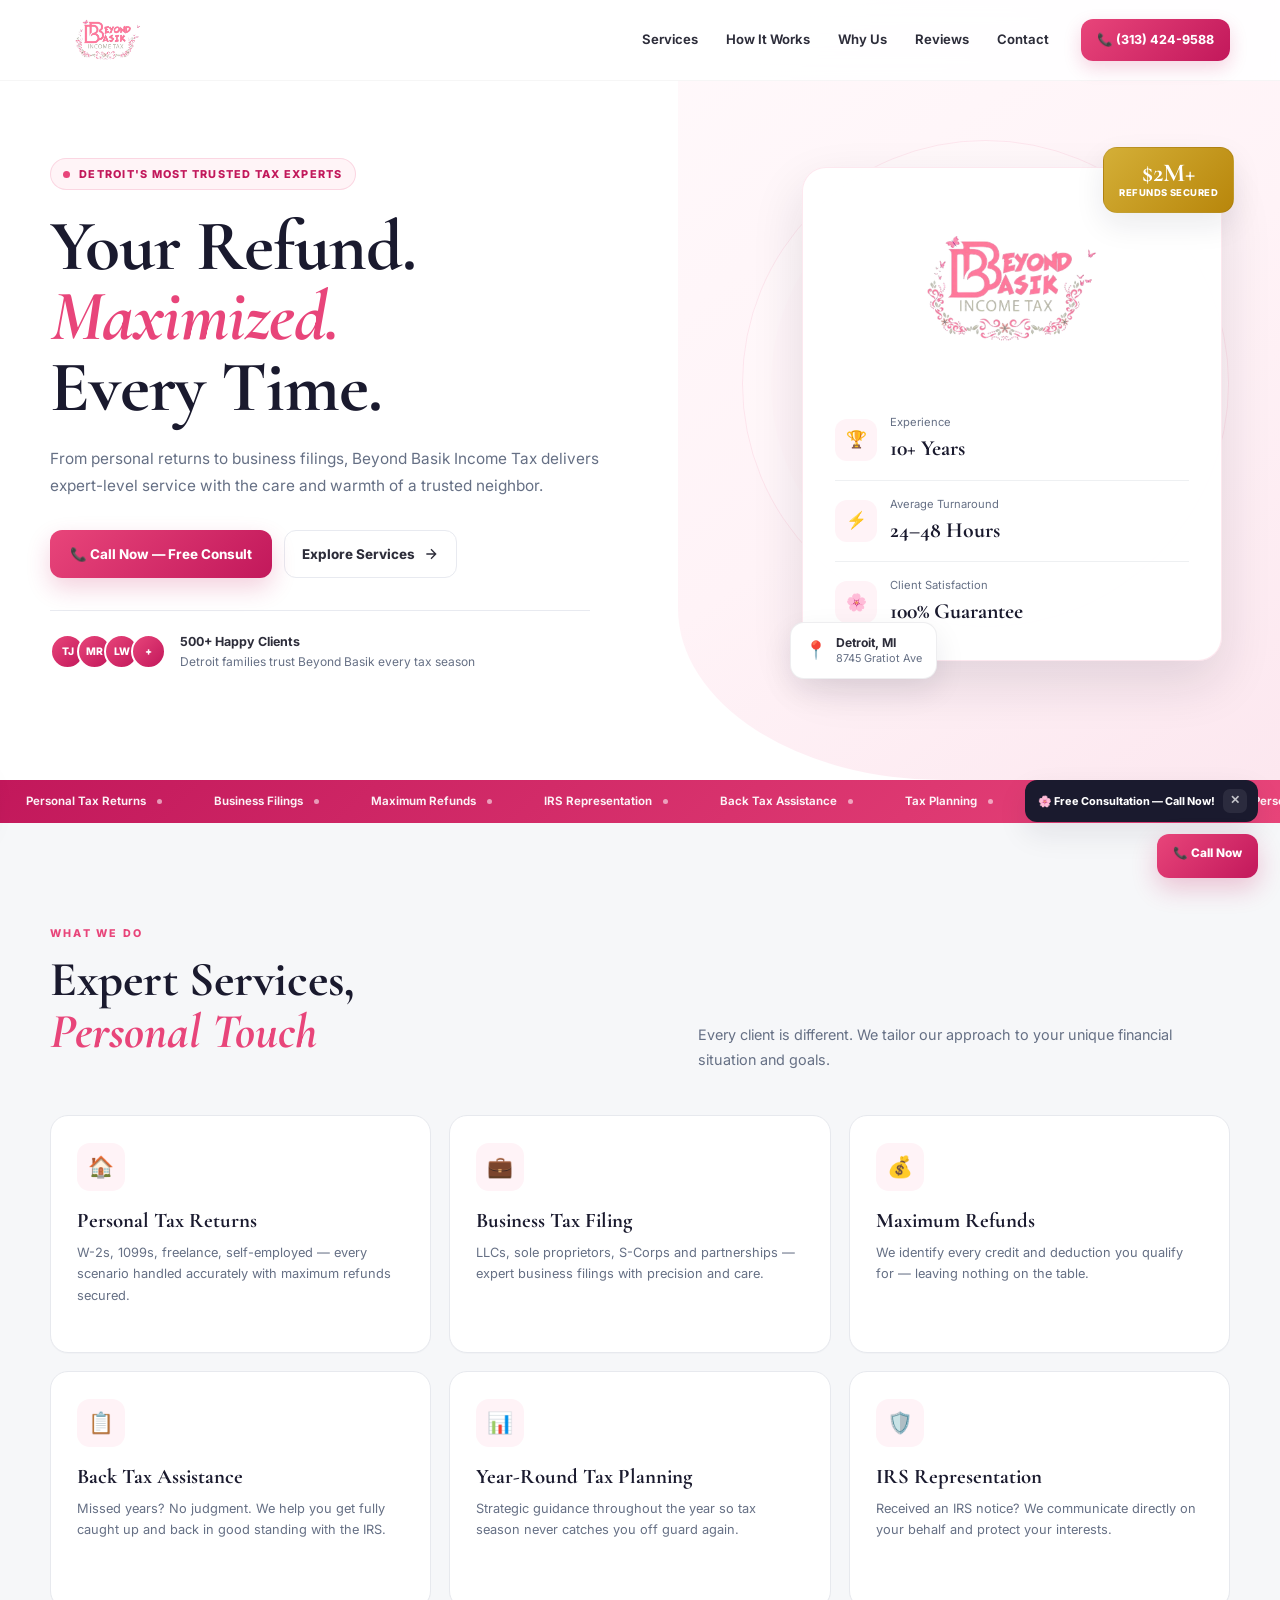
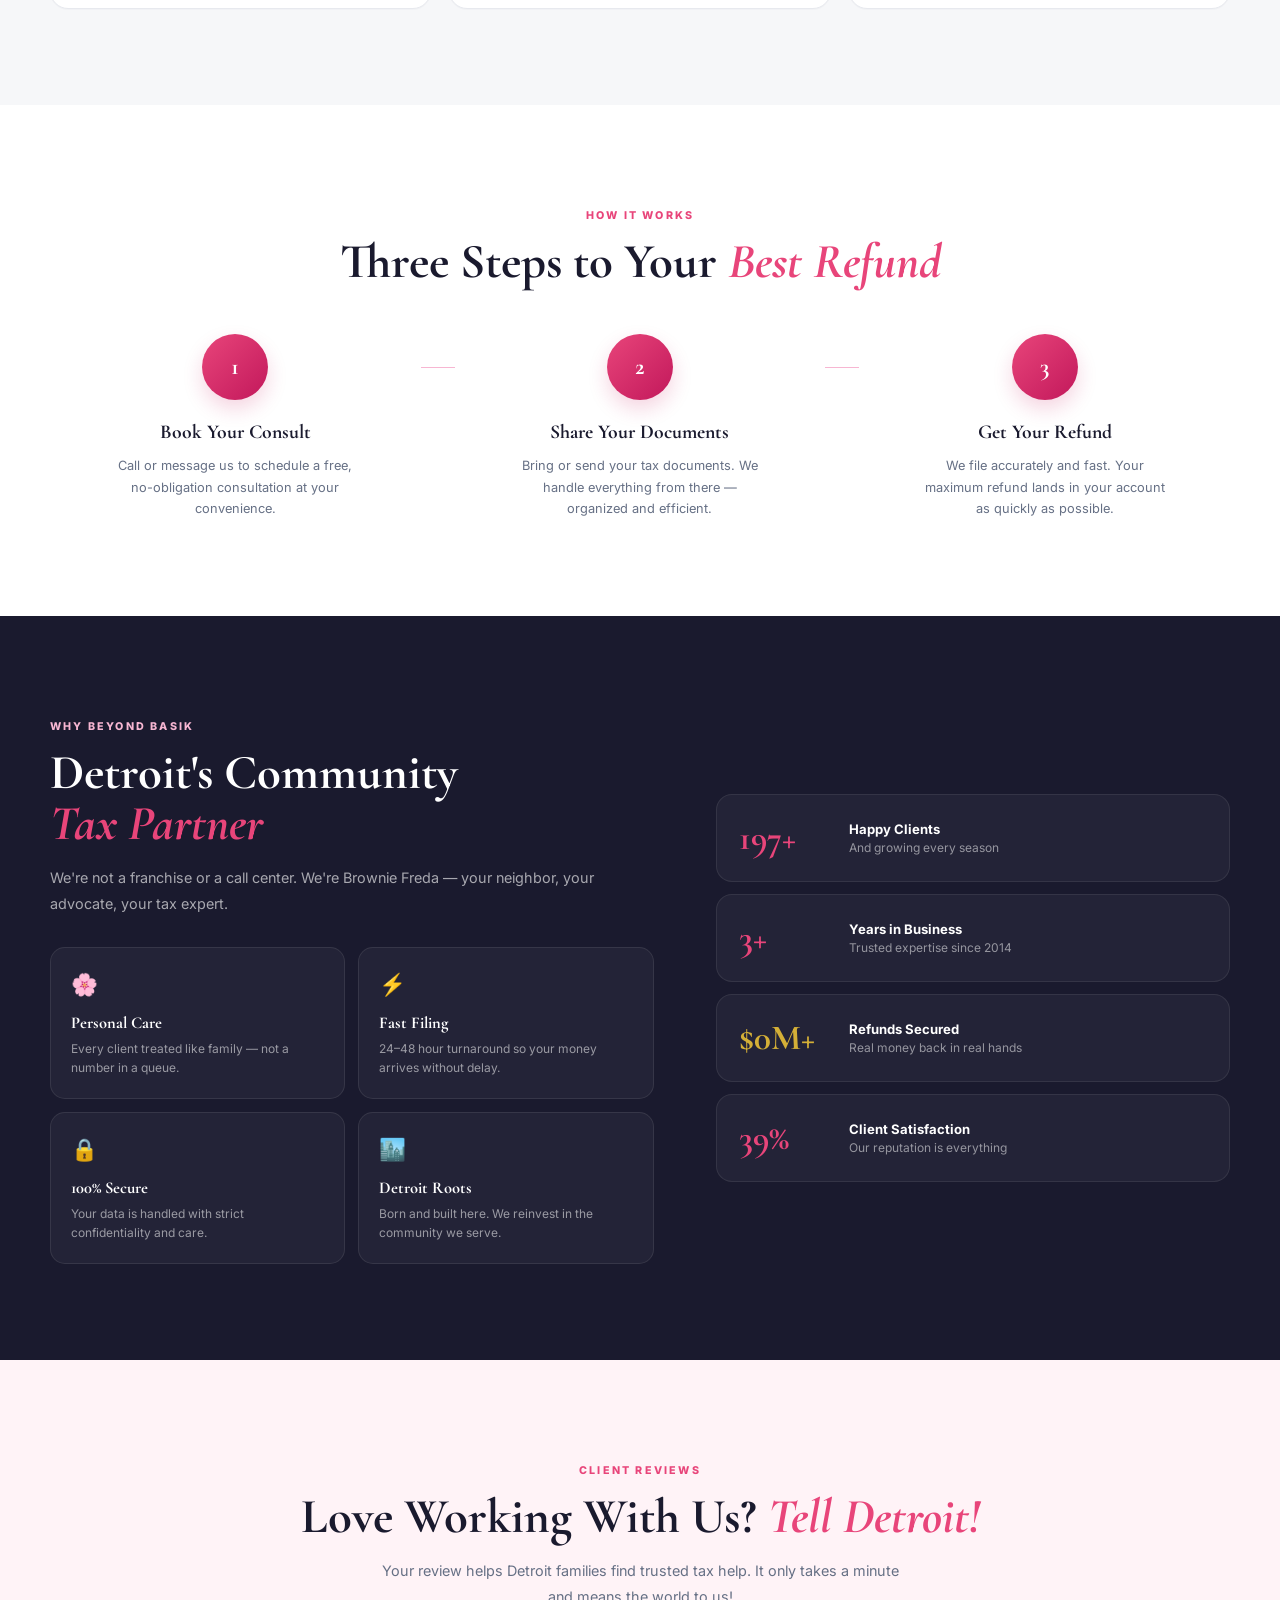
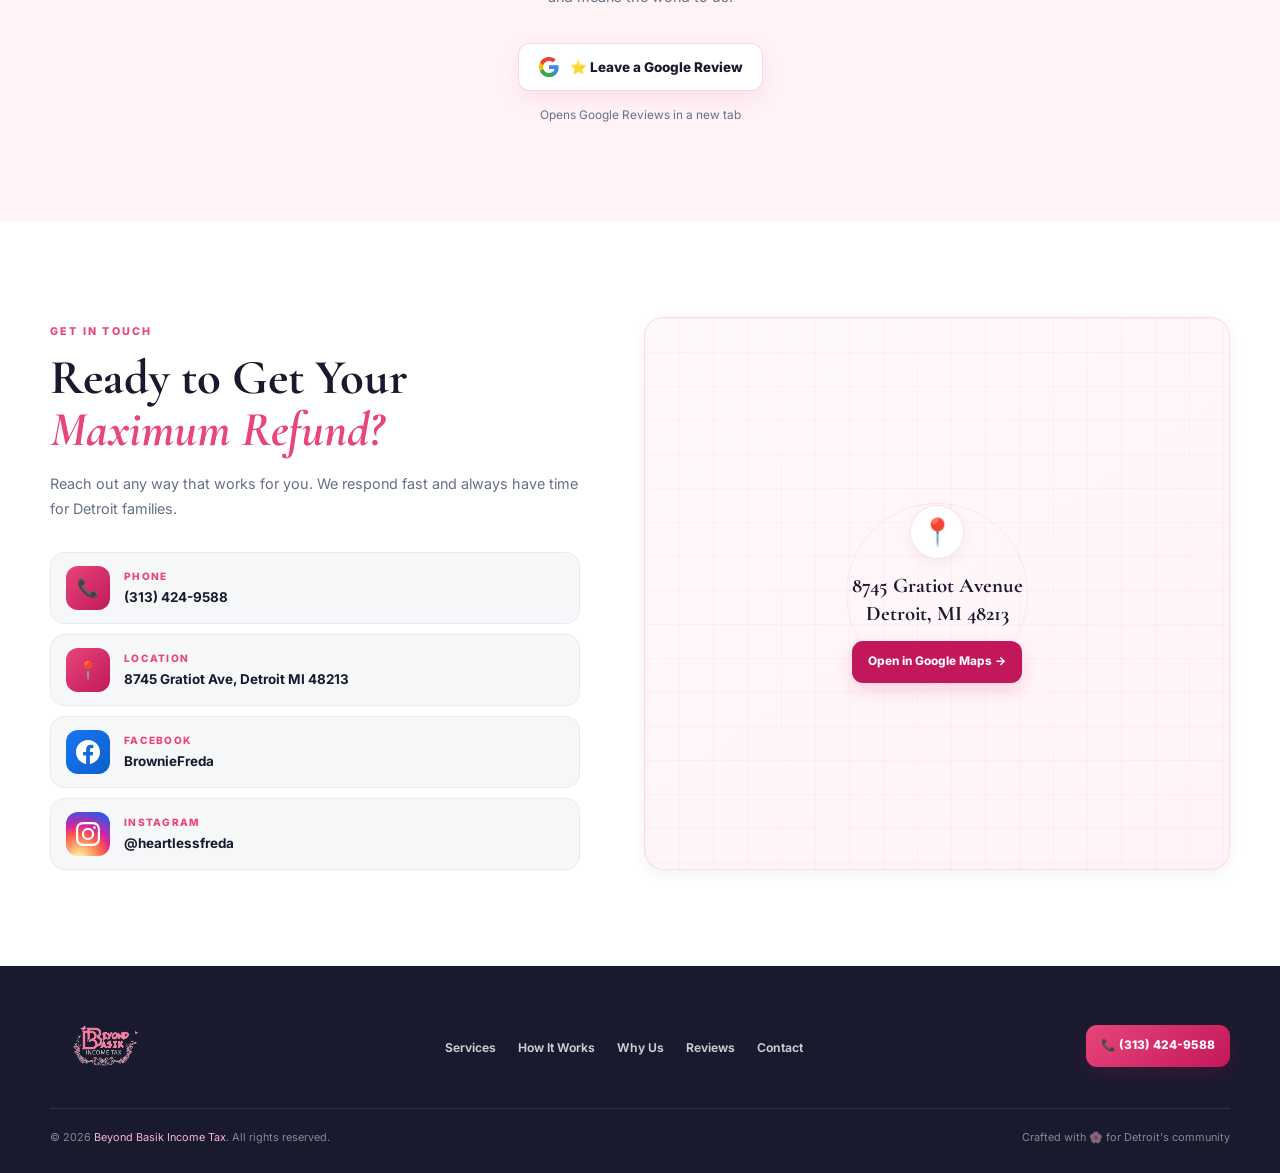
==== index.html @ 5ecd473d "Initial Beyond Basik website" ====
<!DOCTYPE html>

<html lang="en">
<head>
<meta charset="utf-8"/>
<meta content="width=device-width,initial-scale=1.0" name="viewport"/>
<title>Beyond Basik Income Tax | Detroit's Premier Tax Experts</title>
<link href="https://fonts.googleapis.com/css2?family=Cormorant+Garamond:wght@400;600;700&amp;family=Inter:wght@300;400;500;600;700&amp;display=swap" rel="stylesheet"/>
<link href="assets/css/styles.css?v=production-polish-20260825" rel="stylesheet"/>
<meta content="Beyond Basik Income Tax in Detroit helps families with personal tax returns, business filings, back tax assistance, tax planning, and IRS representation." name="description"/><meta content="#E8457A" name="theme-color"/><meta content="website" property="og:type"/><meta content="Beyond Basik Income Tax | Detroit's Premier Tax Experts" property="og:title"/><meta content="Detroit's trusted income tax experts for personal returns, business filings, back tax assistance, and year-round tax planning." property="og:description"/><meta content="/assets/img/beyond-basik-logo.png" property="og:image"/><meta content="summary_large_image" name="twitter:card"/><script type="application/ld+json">{
  "@context": "https://schema.org",
  "@type": "AccountingService",
  "name": "Beyond Basik Income Tax",
  "image": "/assets/img/beyond-basik-logo.png",
  "telephone": "+1-313-424-9588",
  "address": {
    "@type": "PostalAddress",
    "streetAddress": "8745 Gratiot Avenue",
    "addressLocality": "Detroit",
    "addressRegion": "MI",
    "postalCode": "48213",
    "addressCountry": "US"
  },
  "areaServed": "Detroit, MI",
  "sameAs": [
    "https://www.facebook.com/BrownieFreda",
    "https://www.instagram.com/heartlessfreda"
  ]
}</script></head>
<body>
<!-- LOADER -->
<div id="loader">
<img alt="Beyond Basik" class="loader-logo" src="assets/img/beyond-basik-logo.png"/>
<div class="loader-bar"><div class="loader-fill"></div></div>
</div>
<!-- PAGE TRANSITION LOADER -->
<div id="pageLoader">
<div class="pl-inner">
<div class="pl-logo"><img alt="Beyond Basik" src="assets/img/beyond-basik-logo.png"/></div>
<div class="pl-bar"><div class="pl-fill" id="plFill"></div></div>
<div class="pl-label" id="plLabel">Loading…</div>
</div>
</div>
<!-- MOBILE MENU -->
<div class="mobile-menu" id="mobileMenu" aria-hidden="true">
<a href="#services" onclick="toggleMenu()">Services</a>
<a href="#process" onclick="toggleMenu()">How It Works</a>
<a href="#why" onclick="toggleMenu()">Why Us</a>
<a href="#reviews" onclick="toggleMenu()">Reviews</a>
<a href="#contact" onclick="toggleMenu()">Contact</a>
<a href="tel:3134249588">📞 (313) 424-9588</a>
</div>
<!-- NAV -->
<nav id="nav">
<div class="nav-inner">
<a class="nav-brand" href="#"><img alt="Beyond Basik Income Tax" src="assets/img/beyond-basik-logo.png"/></a>
<ul class="nav-links">
<li><a href="#services">Services</a></li>
<li><a href="#process">How It Works</a></li>
<li><a href="#why">Why Us</a></li>
<li><a href="#reviews">Reviews</a></li>
<li><a href="#contact">Contact</a></li>
</ul>
<div class="nav-pill-wrap">
<a class="nav-pill ripple" href="tel:3134249588">📞 (313) 424-9588</a>
</div>
<button class="hamburger" id="menuToggle" type="button" aria-label="Open navigation menu" aria-controls="mobileMenu" aria-expanded="false" onclick="toggleMenu()"><span></span><span></span><span></span></button>
</div>
</nav>
<!-- HERO -->
<section id="hero">
<div class="hero-bg-shape"></div>
<div class="hero-left">
<div class="hero-eyebrow">Detroit's Most Trusted Tax Experts</div>
<h1>Your Refund.<br/><em>Maximized.</em><br/>Every Time.</h1>
<p class="hero-desc">From personal returns to business filings, Beyond Basik Income Tax delivers expert-level service with the care and warmth of a trusted neighbor.</p>
<div class="hero-actions">
<a class="btn-rose ripple" href="tel:3134249588">📞 Call Now — Free Consult</a>
<a class="btn-ghost" href="#services">Explore Services <svg fill="none" height="16" stroke="currentColor" stroke-width="2" viewbox="0 0 24 24" width="16"><path d="M5 12h14M12 5l7 7-7 7"></path></svg></a>
</div>
<div class="hero-trust">
<div class="trust-avatars">
<span>TJ</span><span>MR</span><span>LW</span><span>+</span>
</div>
<div class="trust-text">
<strong>500+ Happy Clients</strong>
        Detroit families trust Beyond Basik every tax season
      </div>
</div>
</div>
<div class="hero-right">
<div class="hero-card-stack">
<div class="float-badge">
<div class="fb-num">$2M+</div>
<div class="fb-txt">REFUNDS SECURED</div>
</div>
<div class="hero-main-card">
<div class="hero-logo-wrap">
<img alt="Beyond Basik Income Tax" src="assets/img/beyond-basik-logo.png"/>
</div>
<div class="hero-card-stat">
<div class="hcs-icon">🏆</div>
<div><div class="hcs-label">Experience</div><div class="hcs-val">10+ Years</div></div>
</div>
<div class="hero-card-stat">
<div class="hcs-icon">⚡</div>
<div><div class="hcs-label">Average Turnaround</div><div class="hcs-val">24–48 Hours</div></div>
</div>
<div class="hero-card-stat">
<div class="hcs-icon">🌸</div>
<div><div class="hcs-label">Client Satisfaction</div><div class="hcs-val">100% Guarantee</div></div>
</div>
</div>
<div class="float-badge2">
<div class="fb2-icon">📍</div>
<div class="fb2-text"><strong>Detroit, MI</strong>8745 Gratiot Ave</div>
</div>
</div>
</div>
</section>
<!-- MARQUEE -->
<div aria-hidden="true" class="marquee-section">
<div class="marquee-track" id="mtrack">
<span class="marquee-item">Personal Tax Returns <span class="marquee-dot"></span></span>
<span class="marquee-item">Business Filings <span class="marquee-dot"></span></span>
<span class="marquee-item">Maximum Refunds <span class="marquee-dot"></span></span>
<span class="marquee-item">IRS Representation <span class="marquee-dot"></span></span>
<span class="marquee-item">Back Tax Assistance <span class="marquee-dot"></span></span>
<span class="marquee-item">Tax Planning <span class="marquee-dot"></span></span>
<span class="marquee-item">Detroit Proud Since 2014 <span class="marquee-dot"></span></span>
<span class="marquee-item">Personal Tax Returns <span class="marquee-dot"></span></span>
<span class="marquee-item">Business Filings <span class="marquee-dot"></span></span>
<span class="marquee-item">Maximum Refunds <span class="marquee-dot"></span></span>
<span class="marquee-item">IRS Representation <span class="marquee-dot"></span></span>
<span class="marquee-item">Back Tax Assistance <span class="marquee-dot"></span></span>
<span class="marquee-item">Tax Planning <span class="marquee-dot"></span></span>
<span class="marquee-item">Detroit Proud Since 2014 <span class="marquee-dot"></span></span>
</div>
</div>
<!-- SERVICES -->
<section class="section" id="services">
<div class="services-header reveal">
<div>
<span class="section-label">What We Do</span>
<h2 class="section-title">Expert Services,<br/><em>Personal Touch</em></h2>
</div>
<p class="section-body">Every client is different. We tailor our approach to your unique financial situation and goals.</p>
</div>
<div class="services-grid">
<div class="svc-card reveal"><div class="svc-icon">🏠</div><h3>Personal Tax Returns</h3><p>W-2s, 1099s, freelance, self-employed — every scenario handled accurately with maximum refunds secured.</p></div>
<div class="svc-card reveal"><div class="svc-icon">💼</div><h3>Business Tax Filing</h3><p>LLCs, sole proprietors, S-Corps and partnerships — expert business filings with precision and care.</p></div>
<div class="svc-card reveal"><div class="svc-icon">💰</div><h3>Maximum Refunds</h3><p>We identify every credit and deduction you qualify for — leaving nothing on the table.</p></div>
<div class="svc-card reveal"><div class="svc-icon">📋</div><h3>Back Tax Assistance</h3><p>Missed years? No judgment. We help you get fully caught up and back in good standing with the IRS.</p></div>
<div class="svc-card reveal"><div class="svc-icon">📊</div><h3>Year-Round Tax Planning</h3><p>Strategic guidance throughout the year so tax season never catches you off guard again.</p></div>
<div class="svc-card reveal"><div class="svc-icon">🛡️</div><h3>IRS Representation</h3><p>Received an IRS notice? We communicate directly on your behalf and protect your interests.</p></div>
</div>
</section>
<!-- PROCESS -->
<section class="section" id="process">
<div class="reveal">
<span class="section-label">How It Works</span>
<h2 class="section-title">Three Steps to Your <em>Best Refund</em></h2>
</div>
<div class="process-grid">
<div class="process-step reveal">
<div class="ps-num">1</div>
<div class="ps-title">Book Your Consult</div>
<p class="ps-body">Call or message us to schedule a free, no-obligation consultation at your convenience.</p>
</div>
<div class="process-step reveal">
<div class="ps-num">2</div>
<div class="ps-title">Share Your Documents</div>
<p class="ps-body">Bring or send your tax documents. We handle everything from there — organized and efficient.</p>
</div>
<div class="process-step reveal">
<div class="ps-num">3</div>
<div class="ps-title">Get Your Refund</div>
<p class="ps-body">We file accurately and fast. Your maximum refund lands in your account as quickly as possible.</p>
</div>
</div>
</section>
<!-- WHY -->
<section class="section" id="why">
<div class="why-inner">
<div class="why-left">
<span class="section-label">Why Beyond Basik</span>
<h2 class="section-title reveal-left">Detroit's Community<br/><em>Tax Partner</em></h2>
<p class="section-body reveal-left">We're not a franchise or a call center. We're Brownie Freda — your neighbor, your advocate, your tax expert.</p>
<div class="why-grid">
<div class="why-card reveal"><div class="wc-icon">🌸</div><div class="wc-title">Personal Care</div><p class="wc-body">Every client treated like family — not a number in a queue.</p></div>
<div class="why-card reveal"><div class="wc-icon">⚡</div><div class="wc-title">Fast Filing</div><p class="wc-body">24–48 hour turnaround so your money arrives without delay.</p></div>
<div class="why-card reveal"><div class="wc-icon">🔒</div><div class="wc-title">100% Secure</div><p class="wc-body">Your data is handled with strict confidentiality and care.</p></div>
<div class="why-card reveal"><div class="wc-icon">🏙️</div><div class="wc-title">Detroit Roots</div><p class="wc-body">Born and built here. We reinvest in the community we serve.</p></div>
</div>
</div>
<div class="why-right reveal-right">
<div class="why-stat-card"><div class="wsc-num" data-target="500">0</div><div class="wsc-label"><strong>Happy Clients</strong>And growing every season</div></div>
<div class="why-stat-card"><div class="wsc-num" data-target="10">0</div><div class="wsc-label"><strong>Years in Business</strong>Trusted expertise since 2014</div></div>
<div class="why-stat-card"><div class="wsc-num" data-prefix="$" data-suffix="M+" data-target="2">0</div><div class="wsc-label"><strong>Refunds Secured</strong>Real money back in real hands</div></div>
<div class="why-stat-card"><div class="wsc-num" data-suffix="%" data-target="100">0</div><div class="wsc-label"><strong>Client Satisfaction</strong>Our reputation is everything</div></div>
</div>
</div>
</section>
<!-- REVIEWS -->
<section class="section" id="reviews">
<div class="reveal">
<span class="section-label">Client Reviews</span>
<h2 class="section-title">Love Working With Us? <em>Tell Detroit!</em></h2>
<p class="section-body">Your review helps Detroit families find trusted tax help. It only takes a minute and means the world to us!</p>
<a class="leave-review-btn ripple" href="https://g.page/r/CQ84qbLid7JBEBM/review" rel="noopener noreferrer" target="_blank">
<svg fill="currentColor" height="22" viewbox="0 0 24 24" width="22" xmlns="http://www.w3.org/2000/svg"><path d="M22.56 12.25c0-.78-.07-1.53-.2-2.25H12v4.26h5.92c-.26 1.37-1.04 2.53-2.21 3.31v2.77h3.57c2.08-1.92 3.28-4.74 3.28-8.09z" fill="#4285F4"></path><path d="M12 23c2.97 0 5.46-.98 7.28-2.66l-3.57-2.77c-.98.66-2.23 1.06-3.71 1.06-2.86 0-5.29-1.93-6.16-4.53H2.18v2.84C3.99 20.53 7.7 23 12 23z" fill="#34A853"></path><path d="M5.84 14.09c-.22-.66-.35-1.36-.35-2.09s.13-1.43.35-2.09V7.07H2.18C1.43 8.55 1 10.22 1 12s.43 3.45 1.18 4.93l3.66-2.84z" fill="#FBBC05"></path><path d="M12 5.38c1.62 0 3.06.56 4.21 1.64l3.15-3.15C17.45 2.09 14.97 1 12 1 7.7 1 3.99 3.47 2.18 7.07l3.66 2.84c.87-2.6 3.3-4.53 6.16-4.53z" fill="#EA4335"></path></svg>
      ⭐ Leave a Google Review
    </a>
<p class="review-note">Opens Google Reviews in a new tab</p>
</div>
</section>
<!-- CONTACT -->
<section class="section" id="contact">
<div class="contact-inner">
<div>
<span class="section-label">Get In Touch</span>
<h2 class="section-title reveal-left">Ready to Get Your<br/><em>Maximum Refund?</em></h2>
<p class="section-body reveal-left">Reach out any way that works for you. We respond fast and always have time for Detroit families.</p>
<div class="contact-cards">
<a class="cc reveal" href="tel:3134249588"><div class="cc-icon">📞</div><div><div class="cc-label">Phone</div><div class="cc-val">(313) 424-9588</div></div></a>
<a class="cc reveal" href="https://maps.google.com/?q=8745+Gratiot+Avenue+Detroit+MI+48213" rel="noopener noreferrer" target="_blank"><div class="cc-icon">📍</div><div><div class="cc-label">Location</div><div class="cc-val">8745 Gratiot Ave, Detroit MI 48213</div></div></a>
<a class="cc reveal" href="https://www.facebook.com/BrownieFreda" rel="noopener noreferrer" target="_blank"><div class="cc-icon cc-icon-facebook"><svg fill="white" height="24" viewbox="0 0 24 24" width="24" xmlns="http://www.w3.org/2000/svg"><path d="M24 12.073C24 5.406 18.627 0 12 0S0 5.406 0 12.073C0 18.1 4.388 23.094 10.125 24v-8.437H7.078v-3.49h3.047v-2.66c0-3.025 1.792-4.697 4.533-4.697 1.312 0 2.686.236 2.686.236v2.97h-1.513c-1.491 0-1.956.93-1.956 1.874v2.277h3.328l-.532 3.49h-2.796V24C19.612 23.094 24 18.1 24 12.073z"></path></svg></div><div><div class="cc-label">Facebook</div><div class="cc-val">BrownieFreda</div></div></a>
<a class="cc reveal" href="https://www.instagram.com/heartlessfreda" rel="noopener noreferrer" target="_blank"><div class="cc-icon cc-icon-instagram"><svg fill="white" height="24" viewbox="0 0 24 24" width="24" xmlns="http://www.w3.org/2000/svg"><path d="M12 2.163c3.204 0 3.584.012 4.85.07 3.252.148 4.771 1.691 4.919 4.919.058 1.265.069 1.645.069 4.849 0 3.205-.012 3.584-.069 4.849-.149 3.225-1.664 4.771-4.919 4.919-1.266.058-1.644.07-4.85.07-3.204 0-3.584-.012-4.849-.07-3.26-.149-4.771-1.699-4.919-4.92-.058-1.265-.07-1.644-.07-4.849 0-3.204.013-3.583.07-4.849.149-3.227 1.664-4.771 4.919-4.919 1.266-.057 1.645-.069 4.849-.069zM12 0C8.741 0 8.333.014 7.053.072 2.695.272.273 2.69.073 7.052.014 8.333 0 8.741 0 12c0 3.259.014 3.668.072 4.948.2 4.358 2.618 6.78 6.98 6.98C8.333 23.986 8.741 24 12 24c3.259 0 3.668-.014 4.948-.072 4.354-.2 6.782-2.618 6.979-6.98.059-1.28.073-1.689.073-4.948 0-3.259-.014-3.667-.072-4.947-.196-4.354-2.617-6.78-6.979-6.98C15.668.014 15.259 0 12 0zm0 5.838a6.162 6.162 0 100 12.324 6.162 6.162 0 000-12.324zM12 16a4 4 0 110-8 4 4 0 010 8zm6.406-11.845a1.44 1.44 0 100 2.881 1.44 1.44 0 000-2.881z"></path></svg></div><div><div class="cc-label">Instagram</div><div class="cc-val">@heartlessfreda</div></div></a>
</div>
<div class="social-strip">
<a class="social-pill" href="tel:3134249588">📞 Call</a>
<a class="social-pill" href="https://www.facebook.com/BrownieFreda" rel="noopener noreferrer" target="_blank"><svg fill="currentColor" height="16" viewbox="0 0 24 24" width="16" xmlns="http://www.w3.org/2000/svg"><path d="M24 12.073C24 5.406 18.627 0 12 0S0 5.406 0 12.073C0 18.1 4.388 23.094 10.125 24v-8.437H7.078v-3.49h3.047v-2.66c0-3.025 1.792-4.697 4.533-4.697 1.312 0 2.686.236 2.686.236v2.97h-1.513c-1.491 0-1.956.93-1.956 1.874v2.277h3.328l-.532 3.49h-2.796V24C19.612 23.094 24 18.1 24 12.073z"></path></svg> Facebook</a>
<a class="social-pill" href="https://www.instagram.com/heartlessfreda" rel="noopener noreferrer" target="_blank"><svg fill="currentColor" height="16" viewbox="0 0 24 24" width="16" xmlns="http://www.w3.org/2000/svg"><path d="M12 2.163c3.204 0 3.584.012 4.85.07 3.252.148 4.771 1.691 4.919 4.919.058 1.265.069 1.645.069 4.849 0 3.205-.012 3.584-.069 4.849-.149 3.225-1.664 4.771-4.919 4.919-1.266.058-1.644.07-4.85.07-3.204 0-3.584-.012-4.849-.07-3.26-.149-4.771-1.699-4.919-4.92-.058-1.265-.07-1.644-.07-4.849 0-3.204.013-3.583.07-4.849.149-3.227 1.664-4.771 4.919-4.919 1.266-.057 1.645-.069 4.849-.069zM12 0C8.741 0 8.333.014 7.053.072 2.695.272.273 2.69.073 7.052.014 8.333 0 8.741 0 12c0 3.259.014 3.668.072 4.948.2 4.358 2.618 6.78 6.98 6.98C8.333 23.986 8.741 24 12 24c3.259 0 3.668-.014 4.948-.072 4.354-.2 6.782-2.618 6.979-6.98.059-1.28.073-1.689.073-4.948 0-3.259-.014-3.667-.072-4.947-.196-4.354-2.617-6.78-6.979-6.98C15.668.014 15.259 0 12 0zm0 5.838a6.162 6.162 0 100 12.324 6.162 6.162 0 000-12.324zM12 16a4 4 0 110-8 4 4 0 010 8zm6.406-11.845a1.44 1.44 0 100 2.881 1.44 1.44 0 000-2.881z"></path></svg> Instagram</a>
</div>
</div>
<div class="reveal-right">
<div class="map-embed">
<div class="map-icon">📍</div>
<p>8745 Gratiot Avenue<br/>Detroit, MI 48213</p>
<a href="https://maps.google.com/?q=8745+Gratiot+Avenue+Detroit+MI+48213" rel="noopener noreferrer" target="_blank">Open in Google Maps →</a>
</div>
</div>
</div>
</section>
<!-- FOOTER -->
<footer>
<div class="footer-inner">
<a href="#"><img alt="Beyond Basik" class="footer-brand" src="assets/img/beyond-basik-logo.png"/></a>
<ul class="footer-links">
<li><a href="#services">Services</a></li>
<li><a href="#process">How It Works</a></li>
<li><a href="#why">Why Us</a></li>
<li><a href="#reviews">Reviews</a></li>
<li><a href="#contact">Contact</a></li>
</ul>
<a class="footer-cta" href="tel:3134249588">📞 (313) 424-9588</a>
</div>
<div class="footer-bottom">
<div class="footer-copy">© 2026 <span>Beyond Basik Income Tax</span>. All rights reserved.</div>
<div class="footer-copy">Crafted with 🌸 for Detroit's community</div>
</div>
</footer>
<!-- FLOATING ELEMENTS -->
<a class="fab ripple" href="tel:3134249588">📞 Call Now</a>
<button class="scroll-top" id="stBtn" type="button" aria-label="Scroll to top" onclick="window.scrollTo({top:0,behavior:'smooth'})">▲</button>
<div class="toast" id="toast"><div class="toast-ico">🦋</div><div class="toast-msg"><strong>500+ Detroit Families Trust Us</strong>Join them this tax season!</div></div>
<div class="promo-strip" id="promoStrip" onclick="window.location.href='tel:3134249588'">🌸 Free Consultation — Call Now! <button class="promo-x" type="button" aria-label="Close consultation banner" onclick="event.stopPropagation();this.parentElement.style.display='none'">✕</button></div>
<!-- WELCOME POPUP -->
<div class="overlay" id="wPop">
<div class="popup">
<button class="popup-x" type="button" aria-label="Close welcome dialog" onclick="closeP('wPop')">✕</button>
<img alt="Beyond Basik" class="pop-logo" src="assets/img/beyond-basik-logo.png"/>
<h2>Welcome to <em>Beyond Basik!</em></h2>
<p>Detroit's most trusted income tax experts — ready to maximize your refund this season.</p>
<div class="pop-badge">🌸 Free Consultation Available</div>
<button class="pop-cta ripple" onclick="window.location.href='tel:3134249588';closeP('wPop')">📞 Call (313) 424-9588</button>
<span class="pop-skip" onclick="closeP('wPop')">No thanks, I'll browse first</span>
</div>
</div>
<!-- EXIT POPUP -->
<div class="overlay" id="ePop">
<div class="popup dark-pop">
<button class="popup-x" type="button" aria-label="Close exit dialog" onclick="closeP('ePop')">✕</button>
<div class="exit-pop-icon">💰</div>
<h2>Don't Leave <em>Money</em> Behind!</h2>
<p>The average Detroit family misses hundreds in unclaimed refunds. Let Brownie Freda find every dollar you deserve.</p>
<div class="pop-badge">✨ One Quick Call Changes Everything</div>
<button class="pop-cta ripple" onclick="window.location.href='tel:3134249588';closeP('ePop')">📞 (313) 424-9588</button>
<span class="pop-skip" onclick="closeP('ePop')">I'll figure it out myself</span>
</div>
</div>

<script src="assets/js/main.js?v=production-polish-20260825"></script></body>
</html>
---- assets/css/styles.css ----
:root{
  --rose:#E8457A;
  --rose-deep:#C2185B;
  --rose-soft:#F7B6D2;
  --rose-pale:#FFF3F7;
  --charcoal:#1A1A2E;
  --ink:#2D2D3A;
  --mist:#667085;
  --silver:#F6F7F9;
  --line:#E8EAF0;
  --white:#FFFFFF;
  --gold:#D4AF37;
  --container:1180px;
  --radius-sm:12px;
  --radius-md:16px;
  --radius-lg:22px;
  --shadow-sm:0 4px 16px rgba(26,26,46,.055);
  --shadow-md:0 12px 30px rgba(26,26,46,.085);
  --shadow-lg:0 22px 52px rgba(26,26,46,.12);
}

*{margin:0;padding:0;box-sizing:border-box}
html{scroll-behavior:smooth;scroll-padding-top:88px}
body{
  min-width:320px;
  font-family:'Inter',sans-serif;
  background:var(--white);
  color:var(--ink);
  line-height:1.5;
  overflow-x:hidden;
  -webkit-font-smoothing:antialiased;
  text-rendering:optimizeLegibility;
}
body.mobile-menu-active{overflow:hidden}
img{max-width:100%;display:block}
button,a{font:inherit}
button{border:0}
a{color:inherit}
:focus-visible{outline:3px solid rgba(232,69,122,.28);outline-offset:3px}
::-webkit-scrollbar{width:7px}
::-webkit-scrollbar-track{background:var(--silver)}
::-webkit-scrollbar-thumb{background:var(--rose);border-radius:999px}

/* Loading */
#loader{
  position:fixed;inset:0;z-index:9999;
  display:flex;flex-direction:column;align-items:center;justify-content:center;
  background:var(--rose-pale);
  transition:opacity .45s ease;
}
#loader.hidden{opacity:0;pointer-events:none}
.loader-logo{width:144px;height:144px;object-fit:contain;animation:loaderPulse 1.2s ease-in-out infinite}
.loader-bar{width:190px;height:3px;margin-top:22px;overflow:hidden;border-radius:999px;background:rgba(200,24,91,.12)}
.loader-fill{height:100%;border-radius:999px;background:linear-gradient(90deg,var(--rose),var(--rose-deep));animation:loaderFill 1.6s ease forwards}
@keyframes loaderPulse{0%,100%{transform:scale(1)}50%{transform:scale(1.035)}}
@keyframes loaderFill{from{width:0}to{width:100%}}

/* Navigation */
#nav{
  position:fixed;inset:0 0 auto;z-index:1300;
  padding:0 24px;
  background:rgba(255,255,255,.88);
  border-bottom:1px solid rgba(26,26,46,.04);
  backdrop-filter:blur(14px);
  -webkit-backdrop-filter:blur(14px);
  transition:background .25s ease,box-shadow .25s ease,border-color .25s ease;
}
#nav.scrolled{
  background:rgba(255,255,255,.96);
  border-bottom-color:rgba(26,26,46,.08);
  box-shadow:0 6px 24px rgba(26,26,46,.055);
}
.nav-inner{
  width:min(100%,var(--container));
  height:80px;
  margin:0 auto;
  display:flex;
  align-items:center;
  gap:28px;
}
.nav-brand{display:flex;align-items:center;flex:0 0 auto;line-height:0}
.nav-brand img{width:116px;height:68px;object-fit:contain}
.nav-links{
  display:flex;
  align-items:center;
  gap:28px;
  list-style:none;
  margin-left:auto;
  white-space:nowrap;
}
.nav-links a{
  position:relative;
  display:inline-flex;
  align-items:center;
  min-height:42px;
  padding:0;
  color:var(--ink);
  font-size:.82rem;
  font-weight:650;
  text-decoration:none;
  transition:color .2s ease;
}
.nav-links a::after{
  content:'';
  position:absolute;
  left:0;right:100%;bottom:7px;
  height:2px;
  border-radius:999px;
  background:var(--rose);
  transition:right .2s ease;
}
.nav-links a:hover{color:var(--rose-deep)}
.nav-links a:hover::after{right:0}
.nav-pill-wrap{display:flex;align-items:center;margin-left:4px}
.nav-pill,.btn-rose,.footer-cta,.pop-cta{
  color:#fff;
  background:linear-gradient(135deg,var(--rose),var(--rose-deep));
}
.nav-pill{
  display:inline-flex;
  align-items:center;
  justify-content:center;
  min-height:42px;
  padding:10px 16px;
  border-radius:12px;
  font-size:.78rem;
  font-weight:750;
  text-decoration:none;
  white-space:nowrap;
  box-shadow:0 7px 18px rgba(200,24,91,.18);
  transition:transform .2s ease,box-shadow .2s ease;
}
.nav-pill:hover{transform:translateY(-1px);box-shadow:0 10px 22px rgba(200,24,91,.24)}

.hamburger{
  display:none;
  margin-left:auto;
  width:44px;
  height:44px;
  padding:10px;
  border-radius:12px;
  border:1px solid rgba(200,24,91,.16);
  background:#fff;
  align-items:center;
  justify-content:center;
  flex-direction:column;
  gap:5px;
  cursor:pointer;
  box-shadow:var(--shadow-sm);
}
.hamburger span{
  display:block;
  width:21px;
  height:2px;
  border-radius:999px;
  background:var(--charcoal);
  transition:transform .2s ease,opacity .2s ease;
}
.hamburger.active span:nth-child(1){transform:translateY(7px) rotate(45deg)}
.hamburger.active span:nth-child(2){opacity:0}
.hamburger.active span:nth-child(3){transform:translateY(-7px) rotate(-45deg)}

.mobile-menu{display:none}
.mobile-close{display:none}

/* Hero */
#hero{
  min-height:780px;
  padding:132px max(24px,calc((100vw - var(--container))/2)) 84px;
  display:grid;
  grid-template-columns:minmax(0,1.08fr) minmax(340px,.92fr);
  align-items:center;
  gap:clamp(48px,6vw,84px);
  position:relative;
  isolation:isolate;
  overflow:clip;
  background:#fff;
}
#hero::after{
  content:'';
  position:absolute;
  z-index:-2;
  top:0;right:0;
  width:47%;
  height:100%;
  background:linear-gradient(145deg,#FFF9FB 0%,var(--rose-pale) 52%,#FCE7EF 100%);
  border-radius:0 0 0 44% / 0 0 0 22%;
}
.hero-bg-shape{
  position:absolute;
  z-index:-1;
  right:4%;
  top:18%;
  width:min(38vw,520px);
  aspect-ratio:1;
  border-radius:50%;
  border:1px solid rgba(232,69,122,.09);
  box-shadow:inset 0 0 0 28px rgba(255,255,255,.18);
  pointer-events:none;
}
.hero-left,.hero-right{position:relative;z-index:1;min-width:0}
.hero-left{max-width:620px;justify-self:start}
.hero-eyebrow{
  display:inline-flex;
  align-items:center;
  gap:9px;
  min-height:32px;
  padding:7px 12px;
  border:1px solid rgba(232,69,122,.17);
  border-radius:999px;
  background:rgba(255,243,247,.9);
  color:var(--rose-deep);
  font-size:.68rem;
  font-weight:800;
  letter-spacing:1.25px;
  text-transform:uppercase;
  margin-bottom:22px;
}
.hero-eyebrow::before{content:'';width:7px;height:7px;border-radius:50%;background:var(--rose)}
#hero h1{
  max-width:600px;
  margin-bottom:22px;
  font-family:'Cormorant Garamond',serif;
  font-size:clamp(3.65rem,5.6vw,5.15rem);
  font-weight:700;
  line-height:.98;
  letter-spacing:-1px;
  color:var(--charcoal);
}
#hero h1 em,.section-title em,.popup h2 em{font-style:italic;color:var(--rose)}
.hero-desc{
  max-width:560px;
  margin-bottom:30px;
  color:var(--mist);
  font-size:.96rem;
  line-height:1.78;
}
.hero-actions{display:flex;align-items:center;gap:12px;flex-wrap:wrap}
.btn-rose,.btn-ghost{
  display:inline-flex;
  align-items:center;
  justify-content:center;
  min-height:48px;
  border-radius:12px;
  font-size:.84rem;
  font-weight:750;
  text-decoration:none;
}
.btn-rose{
  gap:9px;
  padding:13px 20px;
  box-shadow:0 10px 24px rgba(200,24,91,.20);
  transition:transform .2s ease,box-shadow .2s ease;
}
.btn-rose:hover{transform:translateY(-2px);box-shadow:0 14px 30px rgba(200,24,91,.25)}
.btn-ghost{
  gap:8px;
  padding:12px 17px;
  border:1px solid var(--line);
  background:#fff;
  color:var(--ink);
  transition:border-color .2s ease,color .2s ease,background .2s ease;
}
.btn-ghost:hover{color:var(--rose-deep);border-color:rgba(232,69,122,.28);background:var(--rose-pale)}
.btn-ghost svg{transition:transform .2s ease}
.btn-ghost:hover svg{transform:translateX(3px)}
.hero-trust{
  display:flex;
  align-items:center;
  gap:14px;
  max-width:540px;
  margin-top:32px;
  padding-top:22px;
  border-top:1px solid var(--line);
}
.trust-avatars{display:flex;flex:0 0 auto}
.trust-avatars span{
  width:35px;height:35px;
  margin-left:-8px;
  display:flex;align-items:center;justify-content:center;
  border:2px solid #fff;
  border-radius:50%;
  background:linear-gradient(135deg,var(--rose),var(--rose-deep));
  color:#fff;
  font-size:.65rem;
  font-weight:800;
}
.trust-avatars span:first-child{margin-left:0}
.trust-text{color:var(--mist);font-size:.75rem;line-height:1.45}
.trust-text strong{display:block;margin-bottom:2px;color:var(--ink);font-size:.78rem}
.hero-right{
  width:100%;
  display:flex;
  justify-content:flex-end;
  justify-self:end;
}
.hero-card-stack{
  width:min(100%,420px);
  position:relative;
  margin:0 8px;
}
.hero-main-card{
  background:rgba(255,255,255,.96);
  border:1px solid rgba(232,69,122,.12);
  border-radius:24px;
  padding:32px;
  box-shadow:var(--shadow-lg);
}
.hero-logo-wrap{margin-bottom:21px;text-align:center}
.hero-logo-wrap img{width:178px;margin:auto}
.hero-card-stat{display:flex;align-items:center;gap:13px;padding:15px 0;border-bottom:1px solid #EEF0F2}
.hero-card-stat:last-child{border-bottom:0;padding-bottom:0}
.hcs-icon{
  width:42px;height:42px;flex:0 0 42px;
  border-radius:12px;
  display:grid;place-items:center;
  background:var(--rose-pale);
  font-size:1.05rem;
}
.hcs-label{margin-bottom:1px;color:var(--mist);font-size:.7rem}
.hcs-val{font-family:'Cormorant Garamond',serif;font-size:1.36rem;font-weight:700;color:var(--charcoal)}
.float-badge,.float-badge2{
  position:absolute;
  z-index:2;
  border:1px solid rgba(26,26,46,.07);
  box-shadow:var(--shadow-md);
}
.float-badge{
  right:-12px;top:-20px;
  padding:12px 15px;
  border-radius:14px;
  background:linear-gradient(135deg,#D4AF37,#B8860B);
  color:#fff;
  text-align:center;
}
.float-badge .fb-num{font-family:'Cormorant Garamond',serif;font-size:1.62rem;font-weight:700;line-height:1}
.float-badge .fb-txt{font-size:.59rem;font-weight:800;letter-spacing:.45px}
.float-badge2{
  left:-12px;bottom:-18px;
  padding:12px 14px;
  border-radius:14px;
  display:flex;align-items:center;gap:9px;
  background:#fff;
}
.fb2-icon{font-size:1.1rem}
.fb2-text{color:var(--mist);font-size:.68rem;line-height:1.35}
.fb2-text strong{display:block;color:var(--ink);font-size:.76rem}

/* Marquee */
.marquee-section{overflow:hidden;background:linear-gradient(135deg,var(--rose-deep),var(--rose));padding:13px 0}
.marquee-track{display:flex;width:max-content;animation:marqueeScroll 28s linear infinite}
.marquee-item{display:inline-flex;align-items:center;gap:11px;padding:0 26px;color:rgba(255,255,255,.94);font-size:.72rem;font-weight:650;white-space:nowrap}
.marquee-dot{width:5px;height:5px;border-radius:50%;background:rgba(255,255,255,.55)}
@keyframes marqueeScroll{from{transform:translateX(0)}to{transform:translateX(-50%)}}

/* Shared sections */
.section{padding:96px 24px}
.section>*{width:min(100%,var(--container));margin-left:auto;margin-right:auto}
.section-label{
  display:inline-block;
  margin-bottom:12px;
  color:var(--rose);
  font-size:.67rem;
  font-weight:800;
  letter-spacing:2.2px;
  text-transform:uppercase;
}
.section-title{
  margin-bottom:15px;
  font-family:'Cormorant Garamond',serif;
  font-size:clamp(2.25rem,4vw,3.05rem);
  line-height:1.06;
  font-weight:700;
  color:var(--charcoal);
}
.section-body{max-width:570px;color:var(--mist);font-size:.9rem;line-height:1.78}

/* Services */
#services{background:var(--silver)}
.services-header{
  display:grid;
  grid-template-columns:minmax(0,1.05fr) minmax(320px,.95fr);
  align-items:end;
  gap:60px;
  margin-bottom:42px;
}
.services-header>.section-body{justify-self:end}
.services-grid{display:grid;grid-template-columns:repeat(3,minmax(0,1fr));gap:18px}
.svc-card{
  min-height:238px;
  padding:27px 26px;
  display:flex;
  flex-direction:column;
  border:1px solid #E7E9EE;
  border-radius:18px;
  background:#fff;
  box-shadow:0 1px 0 rgba(26,26,46,.02);
  transition:transform .22s ease,box-shadow .22s ease,border-color .22s ease;
}
.svc-card:hover{transform:translateY(-3px);border-color:rgba(232,69,122,.20);box-shadow:var(--shadow-md)}
.svc-card::before{display:none}
.svc-icon{
  width:48px;height:48px;flex:0 0 48px;
  margin-bottom:18px;
  border-radius:13px;
  display:grid;place-items:center;
  background:var(--rose-pale);
  font-size:1.3rem;
}
.svc-card h3{margin-bottom:9px;font-family:'Cormorant Garamond',serif;font-size:1.3rem;line-height:1.15;color:var(--charcoal)}
.svc-card p{max-width:42ch;color:var(--mist);font-size:.8rem;line-height:1.68}
.svc-arrow{display:none}

/* Process */
#process{background:#fff}
#process>.reveal{text-align:center}
.process-grid{
  display:grid;
  grid-template-columns:repeat(3,minmax(0,1fr));
  gap:34px;
  margin-top:46px;
  position:relative;
}
.process-grid::before{
  content:'';
  position:absolute;
  left:13%;right:13%;top:33px;
  height:1px;
  background:linear-gradient(90deg,transparent,var(--rose-soft) 14%,var(--rose-soft) 86%,transparent);
}
.process-step{position:relative;z-index:1;padding:0 10px;text-align:center;background:#fff}
.ps-num{
  width:66px;height:66px;
  margin:0 auto 18px;
  border-radius:50%;
  display:grid;place-items:center;
  background:linear-gradient(135deg,var(--rose),var(--rose-deep));
  color:#fff;
  box-shadow:0 9px 20px rgba(200,24,91,.18);
  font-family:'Cormorant Garamond',serif;
  font-size:1.48rem;
  font-weight:700;
}
.ps-title{margin-bottom:8px;font-family:'Cormorant Garamond',serif;font-size:1.23rem;font-weight:700;color:var(--charcoal)}
.ps-body{max-width:31ch;margin:0 auto;color:var(--mist);font-size:.8rem;line-height:1.68}

/* Why */
#why{background:var(--charcoal)}
#why .section-title{color:#fff}
#why .section-body{color:rgba(255,255,255,.62)}
#why .section-label{color:var(--rose-soft)}
#why .wsc-num[data-prefix="$"]{color:var(--gold)}
.why-inner{
  width:min(100%,var(--container));
  margin:auto;
  display:grid;
  grid-template-columns:minmax(0,1.08fr) minmax(340px,.92fr);
  gap:62px;
  align-items:center;
}
.why-grid{display:grid;grid-template-columns:1fr 1fr;gap:13px;margin-top:31px}
.why-card{
  min-height:146px;
  padding:20px;
  border:1px solid rgba(255,255,255,.085);
  border-radius:15px;
  background:rgba(255,255,255,.045);
}
.wc-icon{margin-bottom:10px;font-size:1.35rem}
.wc-title{margin-bottom:5px;font-family:'Cormorant Garamond',serif;font-size:1.03rem;font-weight:700;color:#fff}
.wc-body{color:rgba(255,255,255,.54);font-size:.75rem;line-height:1.58}
.why-right{display:flex;flex-direction:column;gap:12px}
.why-stat-card{
  min-height:88px;
  padding:20px 22px;
  display:flex;align-items:center;gap:18px;
  border:1px solid rgba(255,255,255,.08);
  border-radius:16px;
  background:rgba(255,255,255,.045);
}
.wsc-num{min-width:92px;font-family:'Cormorant Garamond',serif;font-size:2.2rem;line-height:1;font-weight:700;color:var(--rose);white-space:nowrap}
.wsc-label{color:rgba(255,255,255,.52);font-size:.75rem;line-height:1.42}
.wsc-label strong{display:block;margin-bottom:1px;color:#fff;font-size:.82rem}

/* Reviews */
#reviews{background:var(--rose-pale);text-align:center}
#reviews .section-body{max-width:540px;margin:0 auto 34px}
.reviews-header{text-align:center;margin-bottom:42px}
.reviews-header .section-body{margin:0 auto}
.reviews-track-wrap{overflow:hidden;margin-bottom:30px}
.reviews-track{display:flex;gap:18px;transition:transform .5s cubic-bezier(.4,0,.2,1)}
.rev-card{min-width:330px;max-width:330px;padding:26px;border:1px solid rgba(232,69,122,.09);border-radius:17px;background:#fff;box-shadow:var(--shadow-sm)}
.rev-stars{margin-bottom:13px;color:var(--gold);font-size:.94rem;letter-spacing:1.4px}
.rev-text{margin-bottom:17px;color:var(--mist);font-size:.84rem;line-height:1.68;font-style:italic}
.rev-author{display:flex;align-items:center;gap:10px}
.rev-avatar{width:40px;height:40px;flex:0 0 40px;border-radius:50%;display:grid;place-items:center;background:linear-gradient(135deg,var(--rose),var(--rose-deep));color:#fff;font-size:.77rem;font-weight:700}
.rev-name{color:var(--charcoal);font-size:.82rem;font-weight:700}
.rev-tag{color:var(--rose);font-size:.68rem}
.reviews-nav{display:flex;justify-content:center;align-items:center;gap:13px;margin-bottom:40px}
.rnav-btn{width:42px;height:42px;border:1px solid rgba(200,24,91,.18);border-radius:50%;display:grid;place-items:center;background:#fff;color:var(--rose);cursor:pointer}
.rnav-dots{display:flex;gap:7px}
.rnav-dot{width:7px;height:7px;border-radius:50%;background:var(--rose-soft);cursor:pointer}
.rnav-dot.active{width:22px;border-radius:4px;background:var(--rose)}
.review-form-section{max-width:680px;margin:0 auto;padding:38px;border:1px solid rgba(232,69,122,.10);border-radius:20px;background:#fff;box-shadow:var(--shadow-sm)}
.review-form-section h3{font-family:'Cormorant Garamond',serif;font-size:1.65rem}
.review-form-section p{margin:6px 0 22px;color:var(--mist);font-size:.86rem}
.star-row{display:flex;gap:7px;margin-bottom:20px}
.star-row span{font-size:1.85rem;color:#E0E0E0;cursor:pointer}
.star-row span.lit{color:var(--gold)}
.field{display:flex;flex-direction:column;gap:6px;margin-bottom:15px}
.field label{color:var(--charcoal);font-size:.72rem;font-weight:700;letter-spacing:.5px;text-transform:uppercase}
.field input,.field textarea{padding:12px 14px;border:1px solid #E1E5EA;border-radius:11px;color:var(--ink);font:inherit;font-size:.86rem;outline:none}
.field input:focus,.field textarea:focus{border-color:var(--rose);box-shadow:0 0 0 3px rgba(232,69,122,.10)}
.field textarea{min-height:110px;resize:vertical}
.btn-submit-form{width:100%;padding:13px 18px;border-radius:12px;background:linear-gradient(135deg,var(--rose),var(--rose-deep));color:#fff;font-weight:700;cursor:pointer}
.form-ok{display:none;margin-top:13px;padding:12px;border-radius:11px;background:#EFFAF3;color:#16803B;font-size:.8rem}
.leave-review-btn{
  display:inline-flex;
  align-items:center;
  justify-content:center;
  gap:10px;
  min-height:48px;
  padding:12px 19px;
  border:1px solid rgba(232,69,122,.22);
  border-radius:12px;
  background:#fff;
  color:var(--charcoal);
  font-size:.84rem;
  font-weight:800;
  text-decoration:none;
  box-shadow:0 8px 20px rgba(200,24,91,.08);
  transition:background .2s ease,color .2s ease,border-color .2s ease,transform .2s ease;
}
.leave-review-btn:hover{transform:translateY(-1px);background:var(--rose);color:#fff;border-color:var(--rose)}
.leave-review-btn svg{flex-shrink:0}
.review-note{margin-top:16px;color:var(--mist);font-size:.74rem}

/* Contact */
#contact{background:#fff}
.contact-inner{
  width:min(100%,var(--container));
  margin:auto;
  display:grid;
  grid-template-columns:minmax(0,.95fr) minmax(420px,1.05fr);
  gap:64px;
  align-items:stretch;
}
.contact-inner>div{min-width:0}
.contact-cards{display:flex;flex-direction:column;gap:10px;margin-top:30px}
.cc{
  display:flex;
  align-items:center;
  gap:14px;
  min-height:70px;
  padding:13px 15px;
  border:1px solid #E8EAF0;
  border-radius:14px;
  background:var(--silver);
  text-decoration:none;
  transition:transform .2s ease,background .2s ease,border-color .2s ease;
}
.cc:hover{transform:translateX(3px);background:var(--rose-pale);border-color:rgba(232,69,122,.18)}
.cc-icon{
  width:44px;height:44px;flex:0 0 44px;
  border-radius:12px;
  display:grid;place-items:center;
  background:linear-gradient(135deg,var(--rose),var(--rose-deep));
  color:#fff;
  font-size:1.1rem;
}
.cc-icon-facebook{background:linear-gradient(135deg,#1877F2,#0d5fcb);color:#fff}
.cc-icon-instagram{background:radial-gradient(circle at 30% 107%,#fdf497 0%,#fdf497 5%,#fd5949 45%,#d6249f 60%,#285AEB 90%);color:#fff}
.cc-label{margin-bottom:2px;color:var(--rose);font-size:.63rem;font-weight:800;letter-spacing:1.25px;text-transform:uppercase}
.cc-val{color:var(--charcoal);font-size:.84rem;font-weight:700;overflow-wrap:anywhere}
.social-strip{display:none}
.social-pill{
  display:inline-flex;align-items:center;gap:7px;
  padding:9px 13px;
  border:1px solid var(--rose-soft);
  border-radius:999px;
  color:var(--rose-deep);
  font-size:.76rem;font-weight:700;text-decoration:none;
}
.social-pill svg{flex:0 0 auto;vertical-align:middle}
.map-embed{
  position:relative;
  min-height:100%;
  height:100%;
  overflow:hidden;
  border:1px solid rgba(232,69,122,.15);
  border-radius:20px;
  background:
    linear-gradient(rgba(232,69,122,.045) 1px,transparent 1px),
    linear-gradient(90deg,rgba(232,69,122,.045) 1px,transparent 1px),
    linear-gradient(145deg,#FFF9FB,var(--rose-pale));
  background-size:34px 34px,34px 34px,auto;
  display:flex;
  align-items:center;
  justify-content:center;
  flex-direction:column;
  gap:13px;
  padding:34px;
  box-shadow:var(--shadow-sm);
}
.map-embed::before{
  content:'';
  position:absolute;
  width:180px;height:180px;
  border:1px solid rgba(232,69,122,.10);
  border-radius:50%;
}
.map-embed>*{position:relative;z-index:1}
.map-icon{
  width:54px;height:54px;
  display:grid;place-items:center;
  border-radius:50%;
  background:#fff;
  border:1px solid rgba(232,69,122,.15);
  box-shadow:var(--shadow-sm);
  font-size:1.65rem;
}
.map-embed p{max-width:280px;text-align:center;font-family:'Cormorant Garamond',serif;font-size:1.3rem;font-weight:700;line-height:1.35;color:var(--charcoal)}
.map-embed a{
  display:inline-flex;align-items:center;justify-content:center;
  min-height:42px;
  padding:10px 16px;
  border-radius:11px;
  background:var(--rose-deep);
  color:#fff;
  font-size:.74rem;
  font-weight:750;
  text-decoration:none;
  box-shadow:0 7px 18px rgba(200,24,91,.16);
}

/* Footer */
footer{padding:46px 24px 28px;background:var(--charcoal);color:#fff}
.footer-inner{
  width:min(100%,var(--container));
  margin:auto;
  display:grid;
  grid-template-columns:auto 1fr auto;
  align-items:center;
  gap:34px;
  padding-bottom:28px;
  border-bottom:1px solid rgba(255,255,255,.10);
}
.footer-inner>a:first-child{display:flex;align-items:center;flex:0 0 auto}
.footer-brand{width:112px;height:68px;object-fit:contain}
.footer-links{
  display:flex;
  align-items:center;
  justify-content:center;
  gap:10px 22px;
  list-style:none;
  flex-wrap:wrap;
}
.footer-links a{color:rgba(255,255,255,.78);font-size:.76rem;font-weight:650;text-decoration:none;transition:color .2s ease}
.footer-links a:hover{color:var(--rose-soft)}
.footer-cta{
  display:inline-flex;
  align-items:center;
  justify-content:center;
  min-height:42px;
  padding:10px 15px;
  border-radius:11px;
  font-size:.74rem;
  font-weight:800;
  text-decoration:none;
  white-space:nowrap;
  box-shadow:0 7px 18px rgba(200,24,91,.15);
}
.footer-bottom{
  width:min(100%,var(--container));
  margin:0 auto;
  padding-top:20px;
  display:flex;
  justify-content:space-between;
  align-items:center;
  gap:12px;
  flex-wrap:wrap;
}
.footer-copy{color:rgba(255,255,255,.48);font-size:.68rem;line-height:1.5}
.footer-copy span{color:var(--rose-soft)}

/* Page transition */
#pageLoader{
  position:fixed;inset:0;z-index:9998;
  pointer-events:none;
  display:flex;align-items:center;justify-content:center;
  background:rgba(255,243,247,.92);
  backdrop-filter:blur(7px);
  opacity:0;
  transition:opacity .2s ease;
}
#pageLoader.active{opacity:1;pointer-events:all}
.pl-inner{display:flex;flex-direction:column;align-items:center;gap:13px}
.pl-logo{width:76px;height:76px;border-radius:50%;display:grid;place-items:center;overflow:hidden;background:#fff;box-shadow:var(--shadow-md)}
.pl-logo img{width:62px;height:62px;object-fit:contain}
.pl-bar{width:116px;height:3px;overflow:hidden;border-radius:999px;background:var(--rose-soft)}
.pl-fill{width:0;height:100%;border-radius:999px;background:linear-gradient(90deg,var(--rose),var(--rose-deep))}
@keyframes plFill{from{width:0}to{width:100%}}
.pl-label{color:var(--rose-deep);font-size:.72rem;font-weight:700}

/* Floating UI */
.fab{
  position:fixed;right:22px;bottom:22px;z-index:900;
  min-height:44px;
  padding:11px 16px;
  border-radius:12px;
  background:linear-gradient(135deg,var(--rose),var(--rose-deep));
  color:#fff;
  font-size:.74rem;
  font-weight:800;
  text-decoration:none;
  white-space:nowrap;
  box-shadow:0 10px 26px rgba(200,24,91,.24);
  transition:transform .2s ease,opacity .2s ease;
}
.fab:hover{transform:translateY(-2px)}
.scroll-top{
  position:fixed;left:22px;bottom:22px;z-index:900;
  width:42px;height:42px;
  border:1px solid rgba(232,69,122,.22);
  border-radius:12px;
  background:#fff;
  color:var(--rose);
  cursor:pointer;
  box-shadow:var(--shadow-sm);
  opacity:0;
  transform:translateY(10px);
  transition:opacity .2s ease,transform .2s ease;
}
.scroll-top.on{opacity:1;transform:translateY(0)}
.toast{
  position:fixed;left:22px;bottom:76px;z-index:900;
  max-width:270px;
  padding:12px 14px;
  display:flex;align-items:center;gap:10px;
  border:1px solid #EDEFF2;
  border-left:3px solid var(--rose);
  border-radius:13px;
  background:#fff;
  box-shadow:var(--shadow-md);
  transform:translateX(calc(-100% - 36px));
  transition:transform .35s ease;
}
.toast.show{transform:translateX(0)}
.toast-ico{font-size:1.15rem}
.toast-msg{color:var(--mist);font-size:.7rem;line-height:1.42}
.toast-msg strong{display:block;color:var(--charcoal);font-size:.76rem}
.promo-strip{
  position:fixed;right:22px;bottom:78px;z-index:880;
  padding:9px 11px 9px 13px;
  border-radius:12px;
  display:flex;align-items:center;gap:8px;
  background:var(--charcoal);
  color:#fff;
  font-size:.68rem;
  font-weight:750;
  white-space:nowrap;
  box-shadow:var(--shadow-md);
  cursor:pointer;
}
.promo-x{width:24px;height:24px;border-radius:7px;background:rgba(255,255,255,.08);color:rgba(255,255,255,.72);font-size:.72rem;cursor:pointer}
body.mobile-menu-active .fab,
body.mobile-menu-active .scroll-top,
body.mobile-menu-active .toast,
body.mobile-menu-active .promo-strip{opacity:0;pointer-events:none}
body.footer-visible .fab,
body.footer-visible .scroll-top,
body.footer-visible .toast,
body.footer-visible .promo-strip{opacity:0;pointer-events:none}

.overlay{
  position:fixed;inset:0;z-index:2000;
  display:none;align-items:center;justify-content:center;
  padding:18px;
  background:rgba(26,26,46,.58);
  backdrop-filter:blur(7px);
}
.overlay.on{display:flex}
.popup{
  position:relative;
  width:min(100%,460px);
  padding:36px 32px;
  border:1px solid rgba(26,26,46,.06);
  border-radius:22px;
  background:#fff;
  text-align:center;
  box-shadow:0 32px 78px rgba(26,26,46,.25);
}
.popup.dark-pop{background:linear-gradient(160deg,#1A1A2E,#2B1B2C);border-color:rgba(232,69,122,.24)}
.dark-pop .popup-x{background:rgba(255,255,255,.10);color:rgba(255,255,255,.68)}
.exit-pop-icon{margin-bottom:14px;font-size:3.25rem;line-height:1}
.popup-x{
  position:absolute;top:13px;right:13px;
  width:34px;height:34px;
  border-radius:10px;
  background:var(--silver);
  color:var(--mist);
  cursor:pointer;
}
.popup .pop-logo{width:100px;margin:0 auto 15px}
.popup h2{margin-bottom:9px;font-family:'Cormorant Garamond',serif;font-size:1.85rem;color:var(--charcoal)}
.popup.dark-pop h2{color:#fff}
.popup p{margin-bottom:17px;color:var(--mist);font-size:.84rem;line-height:1.68}
.popup.dark-pop p{color:rgba(255,255,255,.60)}
.pop-badge{display:inline-block;margin-bottom:15px;padding:7px 12px;border-radius:999px;background:var(--rose-pale);color:var(--rose-deep);font-size:.7rem;font-weight:800}
.pop-cta{display:block;width:100%;padding:13px 16px;border-radius:12px;text-align:center;text-decoration:none;font-size:.84rem;font-weight:800;margin-bottom:10px}
.pop-skip{color:#98A0AC;font-size:.72rem;cursor:pointer;text-decoration:underline}
.dark-pop .pop-skip{color:rgba(255,255,255,.54)}

/* Motion */
.reveal{opacity:0;transform:translateY(20px);transition:opacity .6s ease,transform .6s ease}
.reveal.in{opacity:1;transform:none}
.reveal-left{opacity:0;transform:translateY(18px);transition:opacity .6s ease,transform .6s ease}
.reveal-left.in{opacity:1;transform:none}
.reveal-right{opacity:0;transform:translateY(18px);transition:opacity .6s ease,transform .6s ease}
.reveal-right.in{opacity:1;transform:none}
.ripple{position:relative;overflow:hidden}
.fab.ripple{position:fixed}
.rpl{position:absolute;border-radius:50%;background:rgba(255,255,255,.28);transform:scale(0);animation:rplAnim .55s linear;pointer-events:none}
@keyframes rplAnim{to{transform:scale(4);opacity:0}}

/* Large tablet / compact desktop */
@media (max-width:1180px){
  #nav{padding-inline:22px}
  .nav-inner{gap:22px}
  .nav-links{gap:22px}
  #hero{
    padding-inline:28px;
    grid-template-columns:minmax(0,1.04fr) minmax(330px,.96fr);
    gap:40px;
  }
  .hero-right{justify-content:center}
  .hero-card-stack{max-width:390px}
  #hero h1{font-size:clamp(3.5rem,6vw,4.65rem)}
  .section{padding-inline:28px}
  .why-inner{gap:44px}
  .contact-inner{grid-template-columns:minmax(0,.95fr) minmax(390px,1.05fr);gap:44px}
}

/* Mobile navigation threshold */
@media (max-width:1060px){
  #nav{padding-inline:20px}
  .nav-inner{height:74px}
  .nav-brand img{width:108px;height:64px}
  .nav-links,.nav-pill-wrap{display:none}
  .hamburger{display:flex}
  .mobile-menu{
    position:fixed;
    inset:0;
    z-index:1250;
    display:flex;
    flex-direction:column;
    align-items:flex-end;
    justify-content:flex-start;
    padding-top:74px;
    background:rgba(26,26,46,.46);
    backdrop-filter:blur(6px);
    opacity:0;
    pointer-events:none;
    transition:opacity .22s ease;
    overflow:hidden;
  }
  .mobile-menu::before{
    content:'';
    position:absolute;
    top:0;right:0;bottom:0;
    width:min(88vw,360px);
    background:#fff;
    border-left:1px solid rgba(26,26,46,.06);
    box-shadow:-20px 0 60px rgba(26,26,46,.16);
    transform:translateX(100%);
    transition:transform .25s cubic-bezier(.4,0,.2,1);
  }
  .mobile-menu.open{opacity:1;pointer-events:auto}
  .mobile-menu.open::before{transform:translateX(0)}
  .mobile-menu.open a{transform:translateX(0)}
  .mobile-menu a{
    position:relative;
    z-index:2;
    width:min(88vw,360px);
    text-decoration:none;
    transform:translateX(100%);
    transition:transform .25s cubic-bezier(.4,0,.2,1),background .2s ease,color .2s ease;
  }
  .mobile-menu a[href^="#"]{
    display:flex;
    align-items:center;
    min-height:58px;
    padding:14px 24px;
    border-bottom:1px solid #F1E7EC;
    background:#fff;
    color:var(--charcoal);
    font-family:'Cormorant Garamond',serif;
    font-size:1.28rem;
    font-weight:700;
    text-align:left;
    transition:background .2s ease,color .2s ease;
  }
  .mobile-menu a[href="#services"]{margin-top:16px}
  .mobile-menu a[href^="#"]:hover{background:var(--rose-pale);color:var(--rose-deep)}
  .mobile-menu a[href^="tel:"]{
    display:flex;
    align-items:center;
    justify-content:center;
    width:calc(min(88vw,360px) - 48px);
    min-height:48px;
    margin:22px 24px 0 0;
    padding:12px 16px;
    border-radius:12px;
    background:linear-gradient(135deg,var(--rose),var(--rose-deep));
    color:#fff;
    font-size:.86rem;
    font-weight:750;
    box-shadow:0 9px 22px rgba(200,24,91,.20);
  }
  .mobile-close{display:none}
}

/* Tablet */
@media (max-width:900px){
  html{scroll-padding-top:80px}
  #hero{
    min-height:auto;
    padding:112px 28px 78px;
    grid-template-columns:1fr;
    gap:54px;
    text-align:center;
  }
  #hero::after{
    top:auto;bottom:0;
    width:100%;height:49%;
    border-radius:48% 48% 0 0 / 12% 12% 0 0;
  }
  .hero-bg-shape{right:-120px;top:auto;bottom:30px;width:420px}
  .hero-left{max-width:690px;justify-self:center}
  #hero h1,.hero-desc{margin-left:auto;margin-right:auto}
  .hero-actions,.hero-trust{justify-content:center}
  .hero-right{justify-content:center}
  .hero-card-stack{width:min(100%,420px);max-width:none}
  .services-header{grid-template-columns:1fr;gap:18px}
  .services-header>.section-body{justify-self:start}
  .services-grid{grid-template-columns:repeat(2,minmax(0,1fr))}
  .why-inner{grid-template-columns:1fr;gap:40px}
  .why-left{text-align:center}
  .why-left .section-body{margin-left:auto;margin-right:auto}
  .why-grid{max-width:720px;margin-left:auto;margin-right:auto;text-align:left}
  .why-right{max-width:720px;width:100%;margin:auto}
  .contact-inner{grid-template-columns:1fr;gap:34px}
  .contact-inner>div:first-child{max-width:680px}
  .map-embed{min-height:320px}
  .footer-inner{grid-template-columns:auto 1fr;gap:24px}
  .footer-cta{grid-column:1/-1;justify-self:start}
}

/* Mobile */
@media (max-width:700px){
  html{scroll-padding-top:78px}
  #nav{padding-inline:14px}
  .nav-inner{height:70px}
  .nav-brand img{width:100px;height:60px}
  .hamburger{width:42px;height:42px}
  .mobile-menu{padding-top:70px}
  .section{padding:72px 18px}
  .section-title{font-size:2.25rem}
  .section-body{font-size:.86rem;line-height:1.72}
  #hero{padding:104px 18px 68px;gap:48px}
  #hero::after{height:47%;border-radius:46% 46% 0 0 / 10% 10% 0 0}
  .hero-bg-shape{display:none}
  .hero-eyebrow{font-size:.61rem;letter-spacing:1px;margin-bottom:17px}
  #hero h1{font-size:clamp(2.75rem,13vw,3.45rem);line-height:.98;letter-spacing:-.6px;margin-bottom:18px}
  .hero-desc{max-width:430px;font-size:.88rem;line-height:1.7;margin-bottom:25px}
  .hero-actions{
    width:min(100%,350px);
    margin:0 auto;
    align-items:stretch;
    flex-direction:column;
    gap:10px;
  }
  .btn-rose,.btn-ghost{width:100%}
  .hero-trust{margin-top:26px;padding-top:20px;gap:12px}
  .trust-avatars span{width:33px;height:33px}
  .trust-text{text-align:left;font-size:.71rem}
  .hero-right{margin-top:2px}
  .hero-card-stack{width:min(100%,360px);margin:0 auto}
  .hero-main-card{padding:27px 22px;border-radius:20px}
  .hero-logo-wrap img{width:156px}
  .hero-card-stat{padding:13px 0}
  .hcs-val{font-size:1.26rem}
  .float-badge{right:8px;top:-16px;padding:10px 12px}
  .float-badge .fb-num{font-size:1.38rem}
  .float-badge2{left:8px;bottom:-16px;padding:10px 12px}
  .marquee-item{padding-inline:20px;font-size:.68rem}
  .services-grid{grid-template-columns:1fr;gap:14px}
  .svc-card{min-height:0;padding:24px 21px}
  .svc-icon{margin-bottom:15px}
  .process-grid{grid-template-columns:1fr;gap:28px;margin-top:34px}
  .process-grid::before{
    left:50%;right:auto;top:32px;bottom:32px;
    width:1px;height:auto;
    background:linear-gradient(180deg,transparent,var(--rose-soft) 10%,var(--rose-soft) 90%,transparent);
  }
  .process-step{padding:0 14px;background:#fff}
  .ps-body{background:#fff;padding:0 8px}
  .why-grid{grid-template-columns:1fr;gap:12px}
  .why-card{min-height:0;padding:19px}
  .why-stat-card{min-height:82px;padding:18px}
  .wsc-num{min-width:78px;font-size:1.9rem}
  #reviews .section-body{margin-bottom:28px}
  .leave-review-btn{width:min(100%,310px)}
  .contact-cards{margin-top:26px}
  .cc{min-height:66px;padding:12px 13px}
  .cc-icon{width:42px;height:42px;flex-basis:42px}
  .map-embed{min-height:270px;padding:28px 20px}
  .map-embed p{font-size:1.2rem}
  footer{padding:38px 18px 24px}
  .footer-inner{grid-template-columns:1fr;justify-items:center;text-align:center;gap:20px;padding-bottom:24px}
  .footer-links{gap:9px 16px}
  .footer-cta{grid-column:auto;justify-self:center;width:min(100%,230px)}
  .footer-bottom{justify-content:center;text-align:center;padding-top:18px}
  .fab{
    right:12px;bottom:12px;
    width:46px;height:46px;min-height:46px;
    padding:0;
    display:grid;place-items:center;
    border-radius:14px;
    font-size:0;
  }
  .fab::before{content:'☎';font-size:1.05rem}
  .scroll-top{left:12px;bottom:12px;width:40px;height:40px;border-radius:12px}
  .toast{left:12px;bottom:66px;max-width:min(260px,calc(100vw - 24px))}
  .promo-strip{display:none}
  .popup{padding:31px 21px;border-radius:18px}
  .popup .pop-logo{width:88px}
  .popup h2{font-size:1.68rem}
  .pop-cta{border-radius:11px}
}

/* Small mobile */
@media (max-width:420px){
  .section{padding-inline:16px}
  #hero{padding-inline:16px}
  .hero-eyebrow{padding-inline:10px}
  #hero h1{font-size:2.72rem}
  .hero-main-card{padding:24px 18px}
  .float-badge{right:6px}
  .float-badge2{left:6px}
  .footer-links a{font-size:.72rem}
}

/* Very narrow screens */
@media (max-width:360px){
  .nav-brand img{width:94px}
  .section-title{font-size:2.08rem}
  #hero h1{font-size:2.55rem}
  .hero-card-stack{width:100%}
  .mobile-menu::before,.mobile-menu a{width:92vw}
  .mobile-menu a[href^="tel:"]{width:calc(92vw - 40px);margin-right:20px}
}

@media (prefers-reduced-motion:reduce){
  *,*::before,*::after{animation:none!important;transition:none!important;scroll-behavior:auto!important}
}
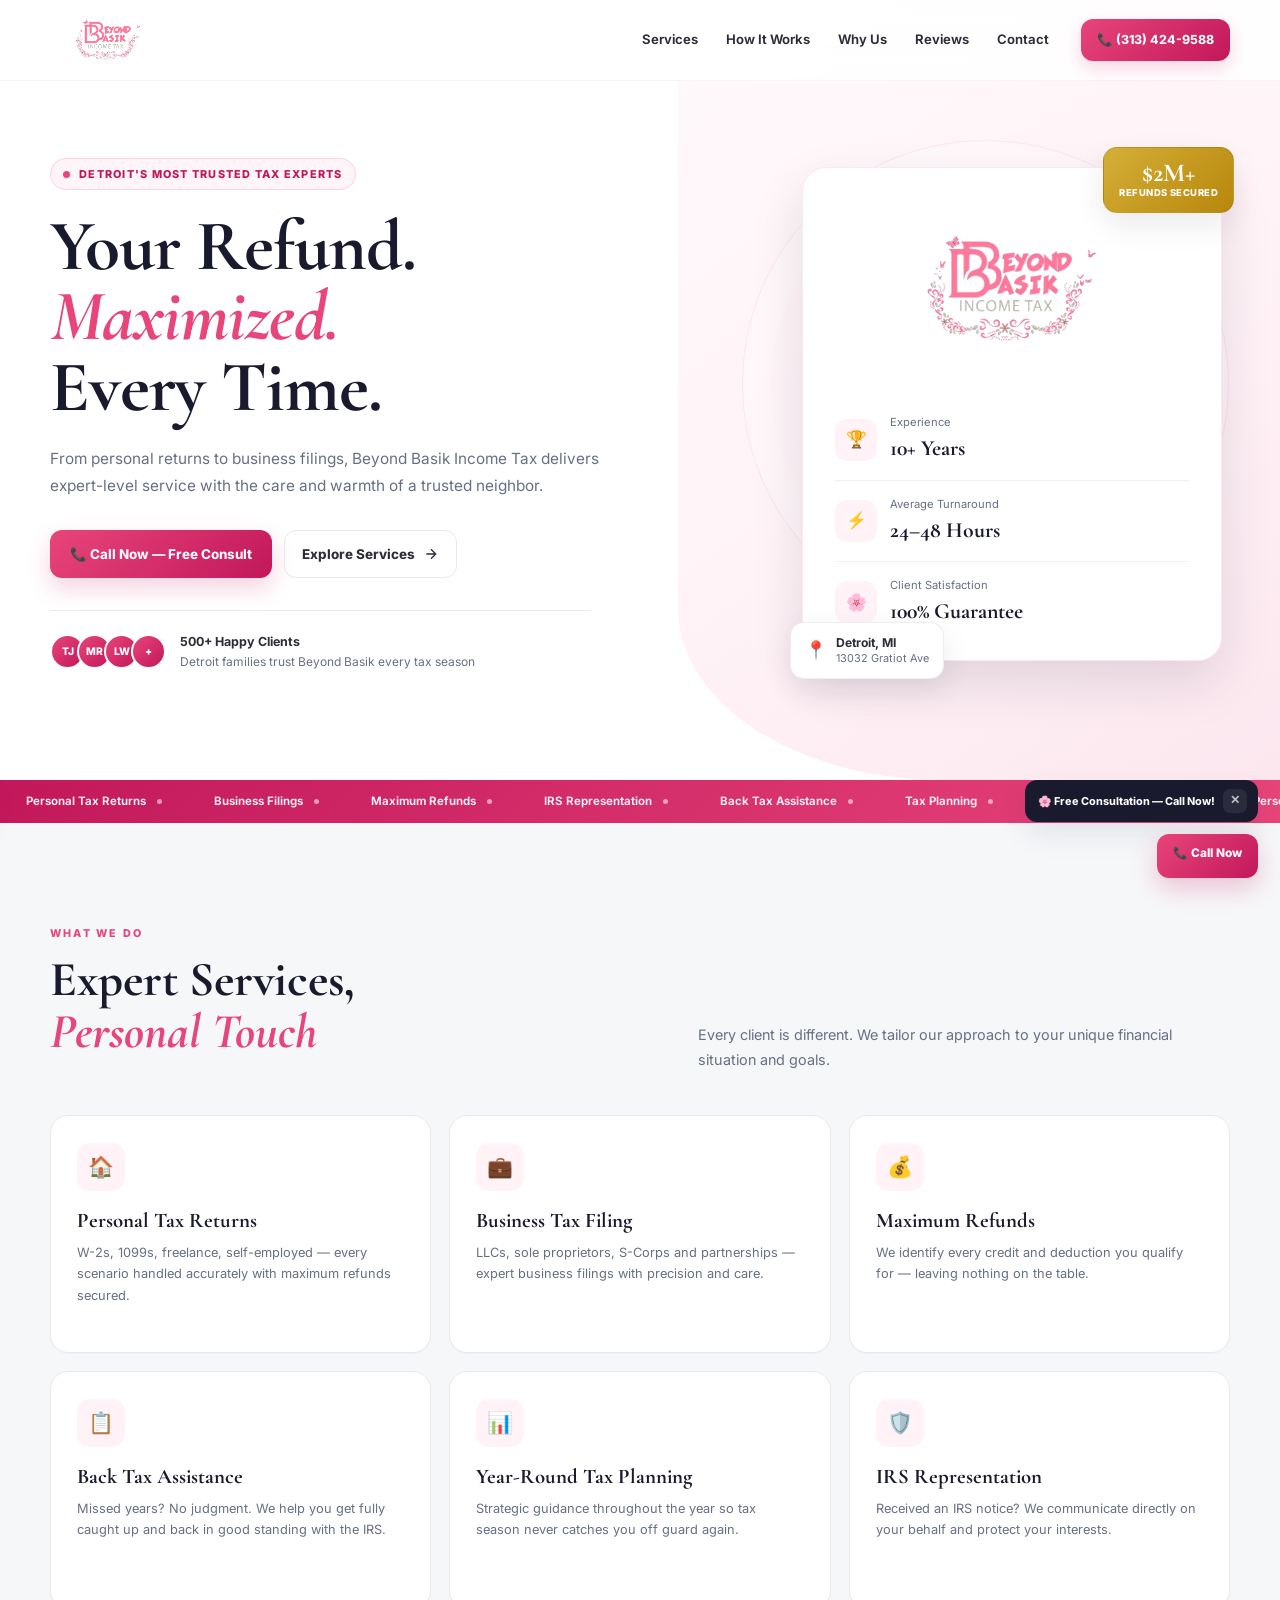
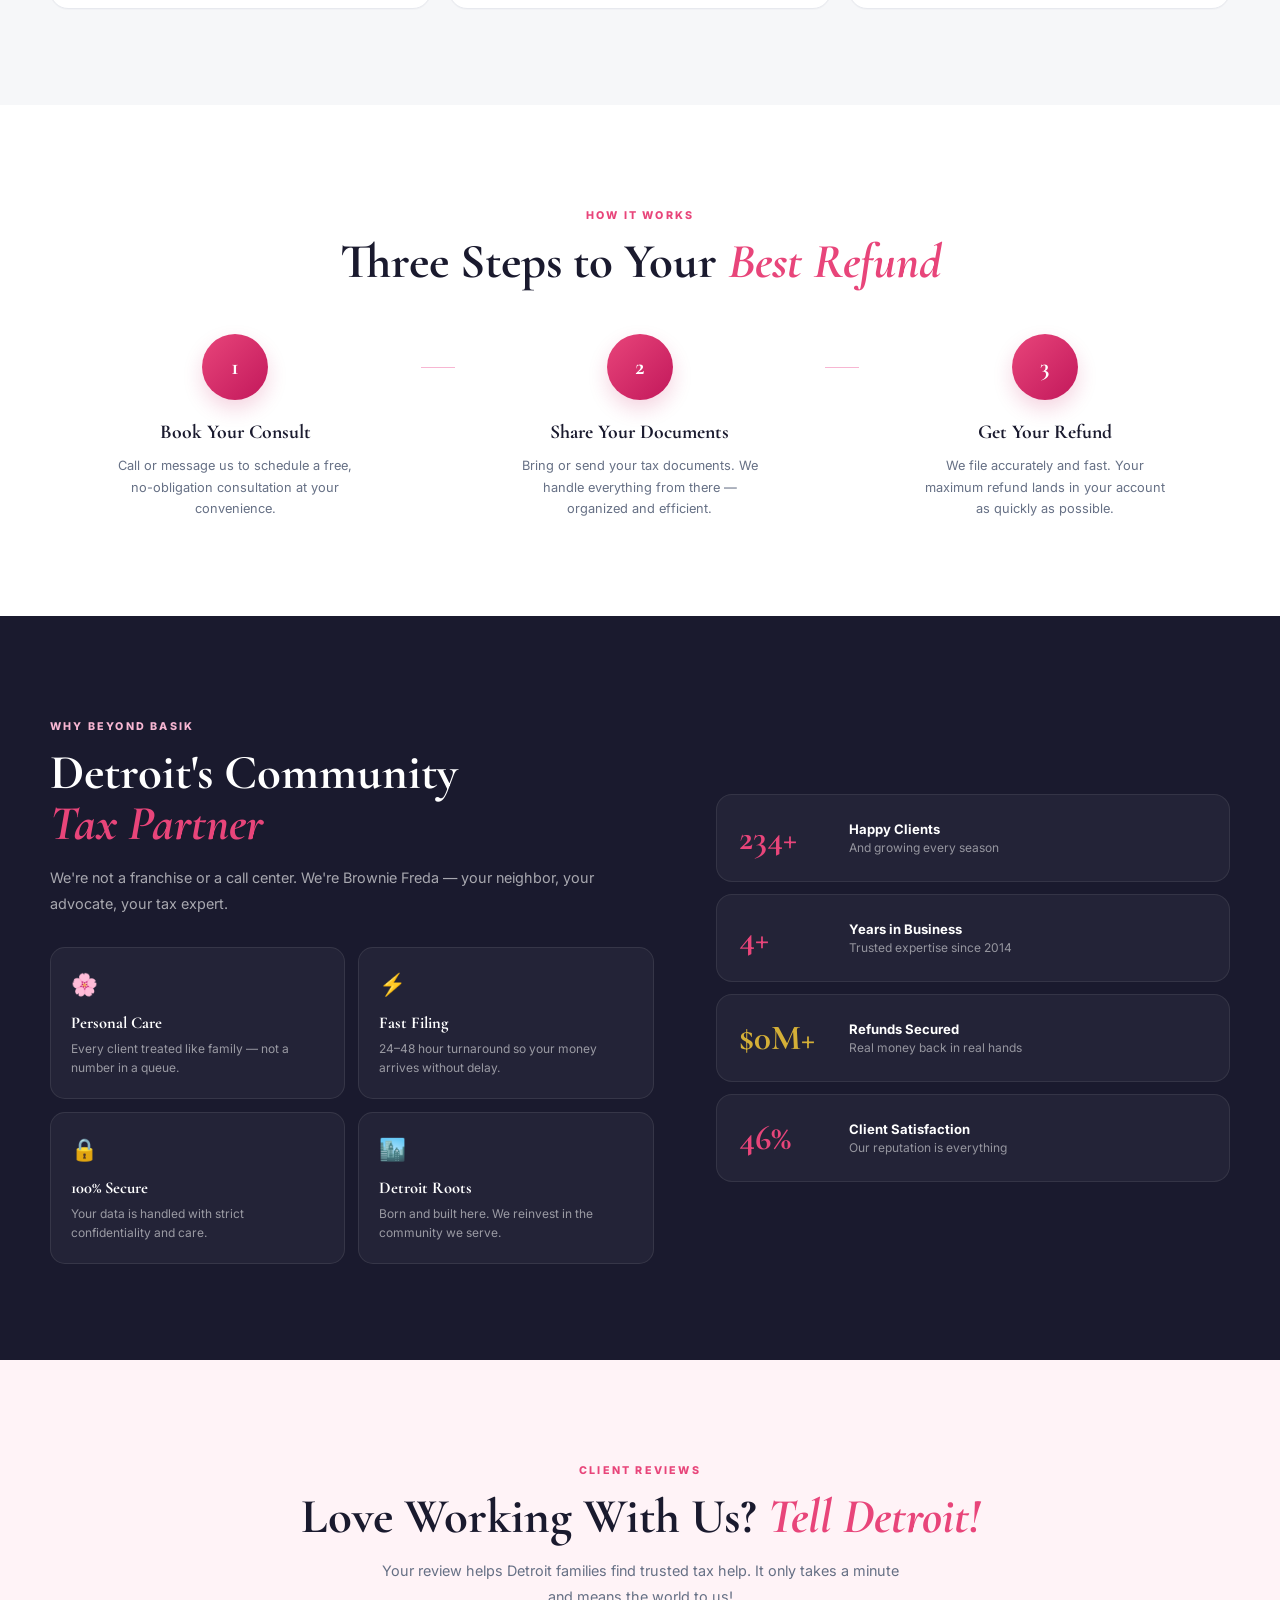
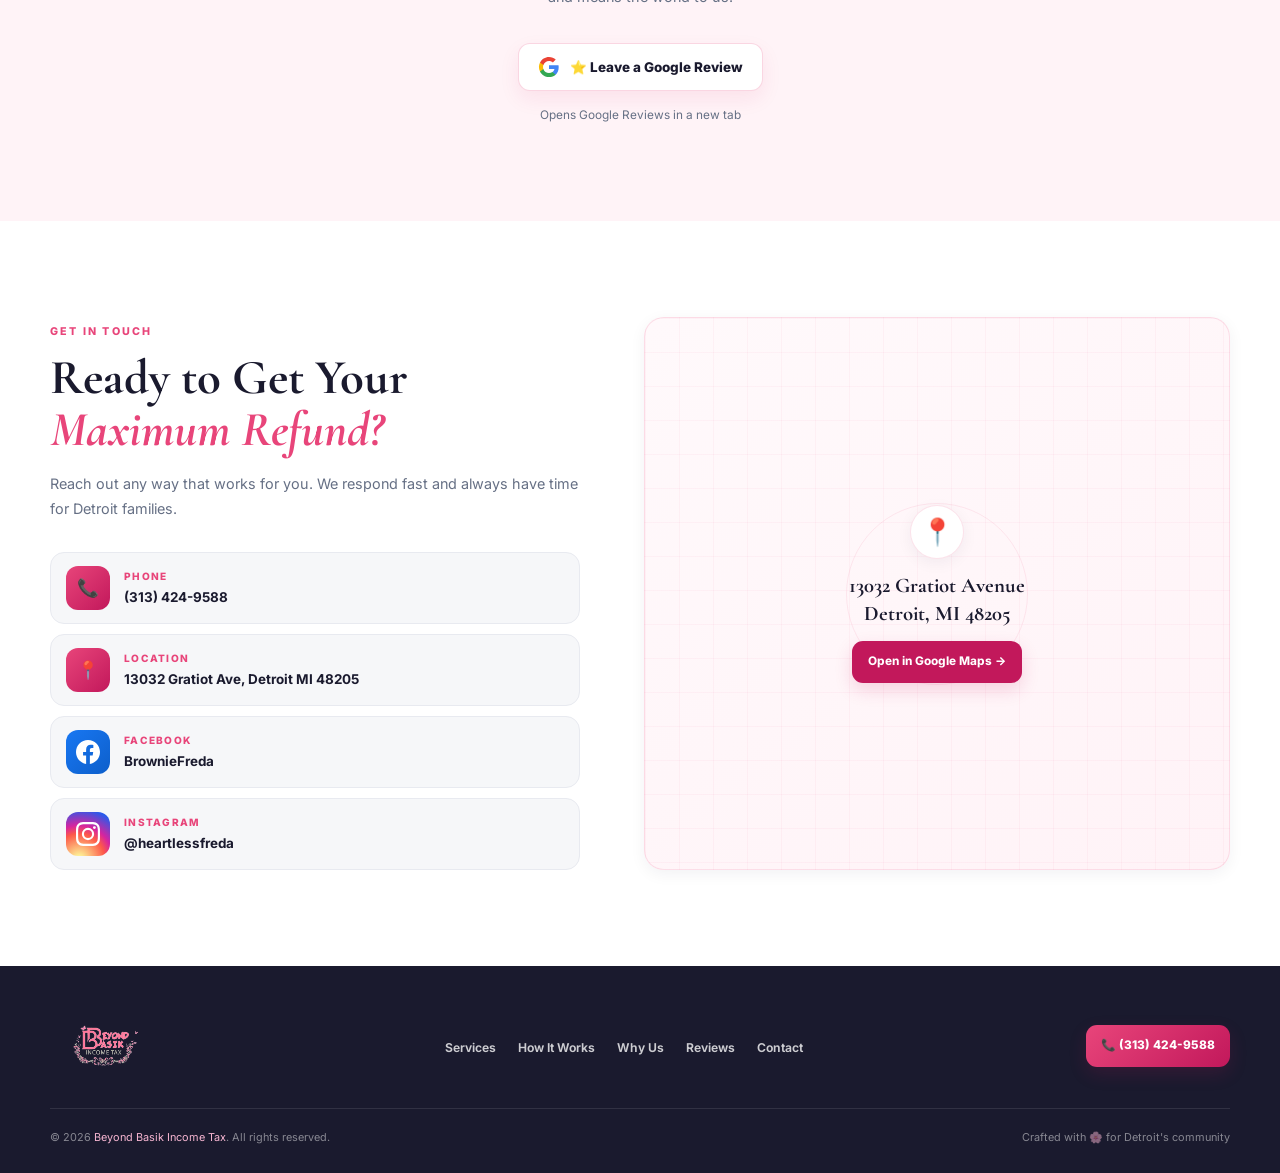
==== commit 7863a73f: "Update business location" ====
--- a/index.html
+++ b/index.html
@@ -15,10 +15,10 @@
   "telephone": "+1-313-424-9588",
   "address": {
     "@type": "PostalAddress",
-    "streetAddress": "8745 Gratiot Avenue",
+    "streetAddress": "13032 Gratiot Avenue",
     "addressLocality": "Detroit",
     "addressRegion": "MI",
-    "postalCode": "48213",
+    "postalCode": "48205",
     "addressCountry": "US"
   },
   "areaServed": "Detroit, MI",
@@ -113,7 +113,7 @@
 </div>
 <div class="float-badge2">
 <div class="fb2-icon">📍</div>
-<div class="fb2-text"><strong>Detroit, MI</strong>8745 Gratiot Ave</div>
+<div class="fb2-text"><strong>Detroit, MI</strong>13032 Gratiot Ave</div>
 </div>
 </div>
 </div>
@@ -223,7 +223,7 @@
 <p class="section-body reveal-left">Reach out any way that works for you. We respond fast and always have time for Detroit families.</p>
 <div class="contact-cards">
 <a class="cc reveal" href="tel:3134249588"><div class="cc-icon">📞</div><div><div class="cc-label">Phone</div><div class="cc-val">(313) 424-9588</div></div></a>
-<a class="cc reveal" href="https://maps.google.com/?q=8745+Gratiot+Avenue+Detroit+MI+48213" rel="noopener noreferrer" target="_blank"><div class="cc-icon">📍</div><div><div class="cc-label">Location</div><div class="cc-val">8745 Gratiot Ave, Detroit MI 48213</div></div></a>
+<a class="cc reveal" href="https://maps.google.com/?q=13032+Gratiot+Avenue+Detroit+MI+48205" rel="noopener noreferrer" target="_blank"><div class="cc-icon">📍</div><div><div class="cc-label">Location</div><div class="cc-val">13032 Gratiot Ave, Detroit MI 48205</div></div></a>
 <a class="cc reveal" href="https://www.facebook.com/BrownieFreda" rel="noopener noreferrer" target="_blank"><div class="cc-icon cc-icon-facebook"><svg fill="white" height="24" viewbox="0 0 24 24" width="24" xmlns="http://www.w3.org/2000/svg"><path d="M24 12.073C24 5.406 18.627 0 12 0S0 5.406 0 12.073C0 18.1 4.388 23.094 10.125 24v-8.437H7.078v-3.49h3.047v-2.66c0-3.025 1.792-4.697 4.533-4.697 1.312 0 2.686.236 2.686.236v2.97h-1.513c-1.491 0-1.956.93-1.956 1.874v2.277h3.328l-.532 3.49h-2.796V24C19.612 23.094 24 18.1 24 12.073z"></path></svg></div><div><div class="cc-label">Facebook</div><div class="cc-val">BrownieFreda</div></div></a>
 <a class="cc reveal" href="https://www.instagram.com/heartlessfreda" rel="noopener noreferrer" target="_blank"><div class="cc-icon cc-icon-instagram"><svg fill="white" height="24" viewbox="0 0 24 24" width="24" xmlns="http://www.w3.org/2000/svg"><path d="M12 2.163c3.204 0 3.584.012 4.85.07 3.252.148 4.771 1.691 4.919 4.919.058 1.265.069 1.645.069 4.849 0 3.205-.012 3.584-.069 4.849-.149 3.225-1.664 4.771-4.919 4.919-1.266.058-1.644.07-4.85.07-3.204 0-3.584-.012-4.849-.07-3.26-.149-4.771-1.699-4.919-4.92-.058-1.265-.07-1.644-.07-4.849 0-3.204.013-3.583.07-4.849.149-3.227 1.664-4.771 4.919-4.919 1.266-.057 1.645-.069 4.849-.069zM12 0C8.741 0 8.333.014 7.053.072 2.695.272.273 2.69.073 7.052.014 8.333 0 8.741 0 12c0 3.259.014 3.668.072 4.948.2 4.358 2.618 6.78 6.98 6.98C8.333 23.986 8.741 24 12 24c3.259 0 3.668-.014 4.948-.072 4.354-.2 6.782-2.618 6.979-6.98.059-1.28.073-1.689.073-4.948 0-3.259-.014-3.667-.072-4.947-.196-4.354-2.617-6.78-6.979-6.98C15.668.014 15.259 0 12 0zm0 5.838a6.162 6.162 0 100 12.324 6.162 6.162 0 000-12.324zM12 16a4 4 0 110-8 4 4 0 010 8zm6.406-11.845a1.44 1.44 0 100 2.881 1.44 1.44 0 000-2.881z"></path></svg></div><div><div class="cc-label">Instagram</div><div class="cc-val">@heartlessfreda</div></div></a>
 </div>
@@ -236,8 +236,8 @@
 <div class="reveal-right">
 <div class="map-embed">
 <div class="map-icon">📍</div>
-<p>8745 Gratiot Avenue<br/>Detroit, MI 48213</p>
-<a href="https://maps.google.com/?q=8745+Gratiot+Avenue+Detroit+MI+48213" rel="noopener noreferrer" target="_blank">Open in Google Maps →</a>
+<p>13032 Gratiot Avenue<br/>Detroit, MI 48205</p>
+<a href="https://maps.google.com/?q=13032+Gratiot+Avenue+Detroit+MI+48205" rel="noopener noreferrer" target="_blank">Open in Google Maps →</a>
 </div>
 </div>
 </div>
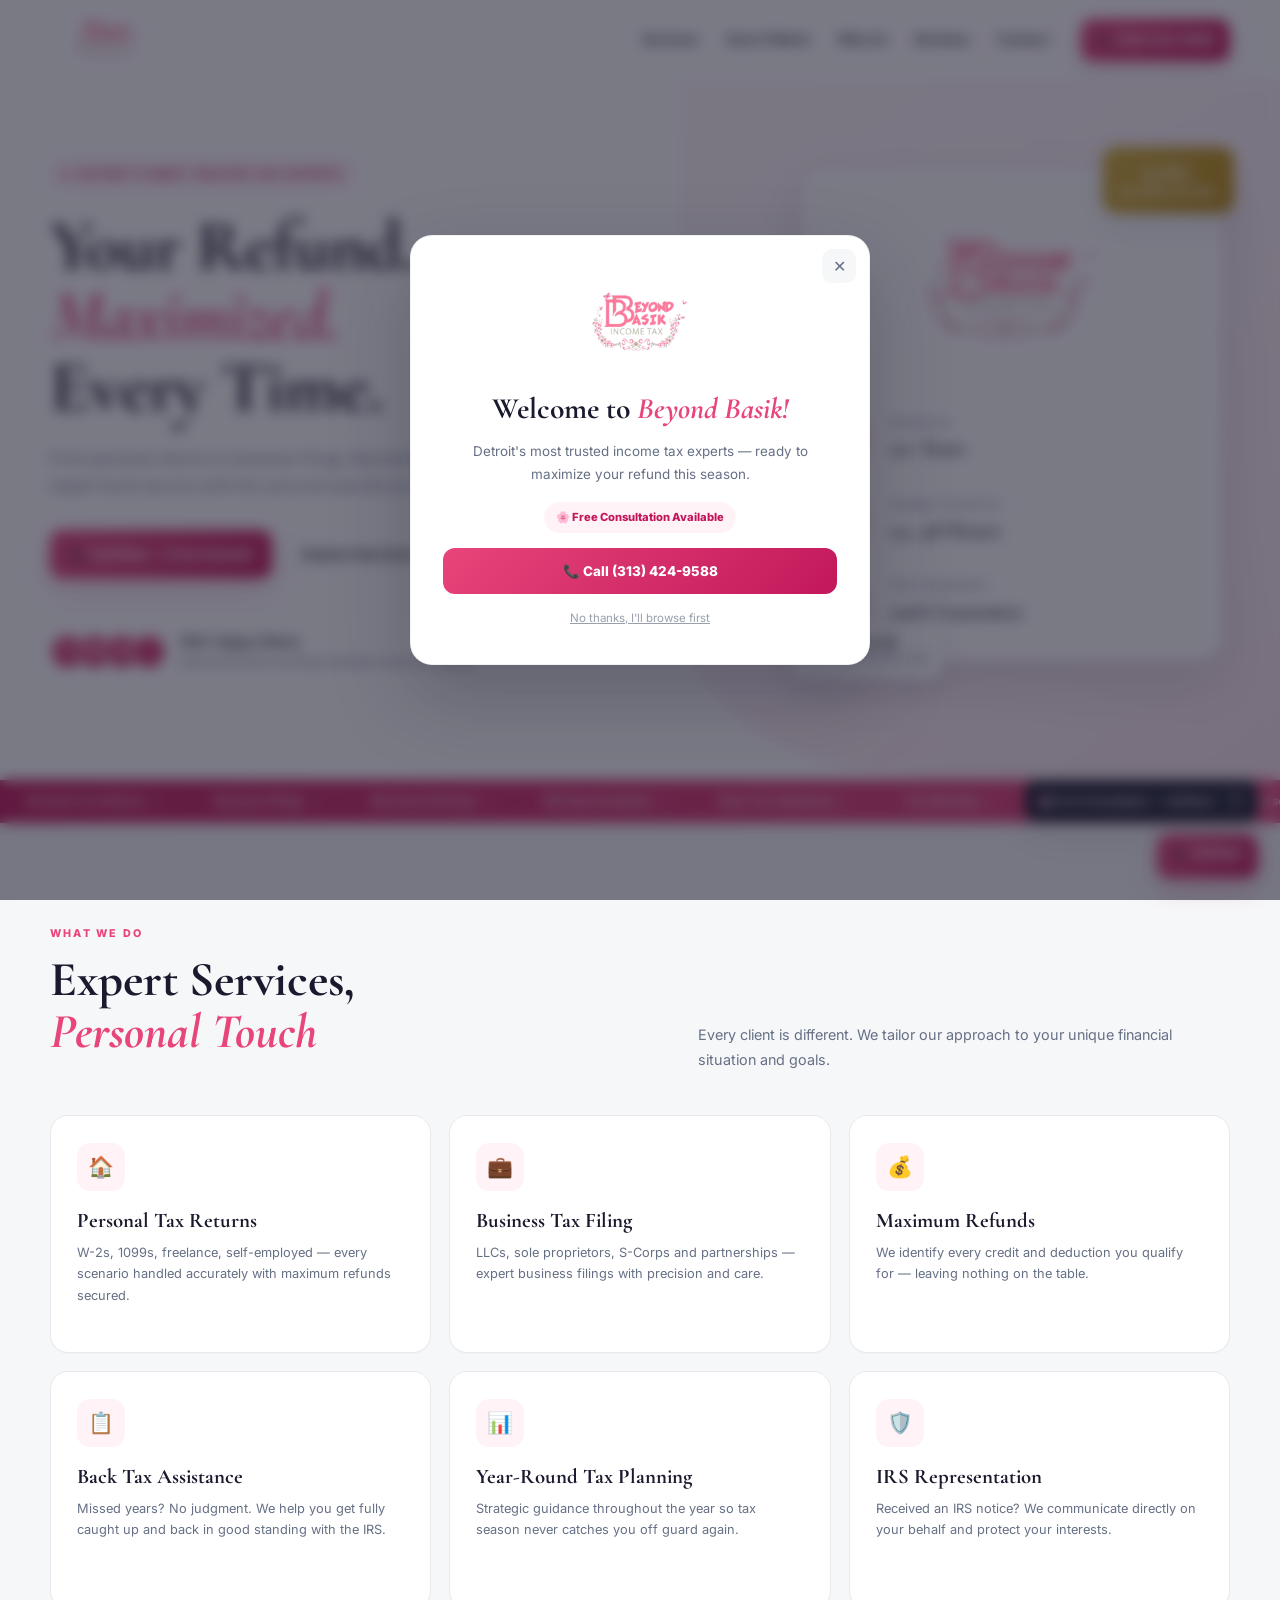
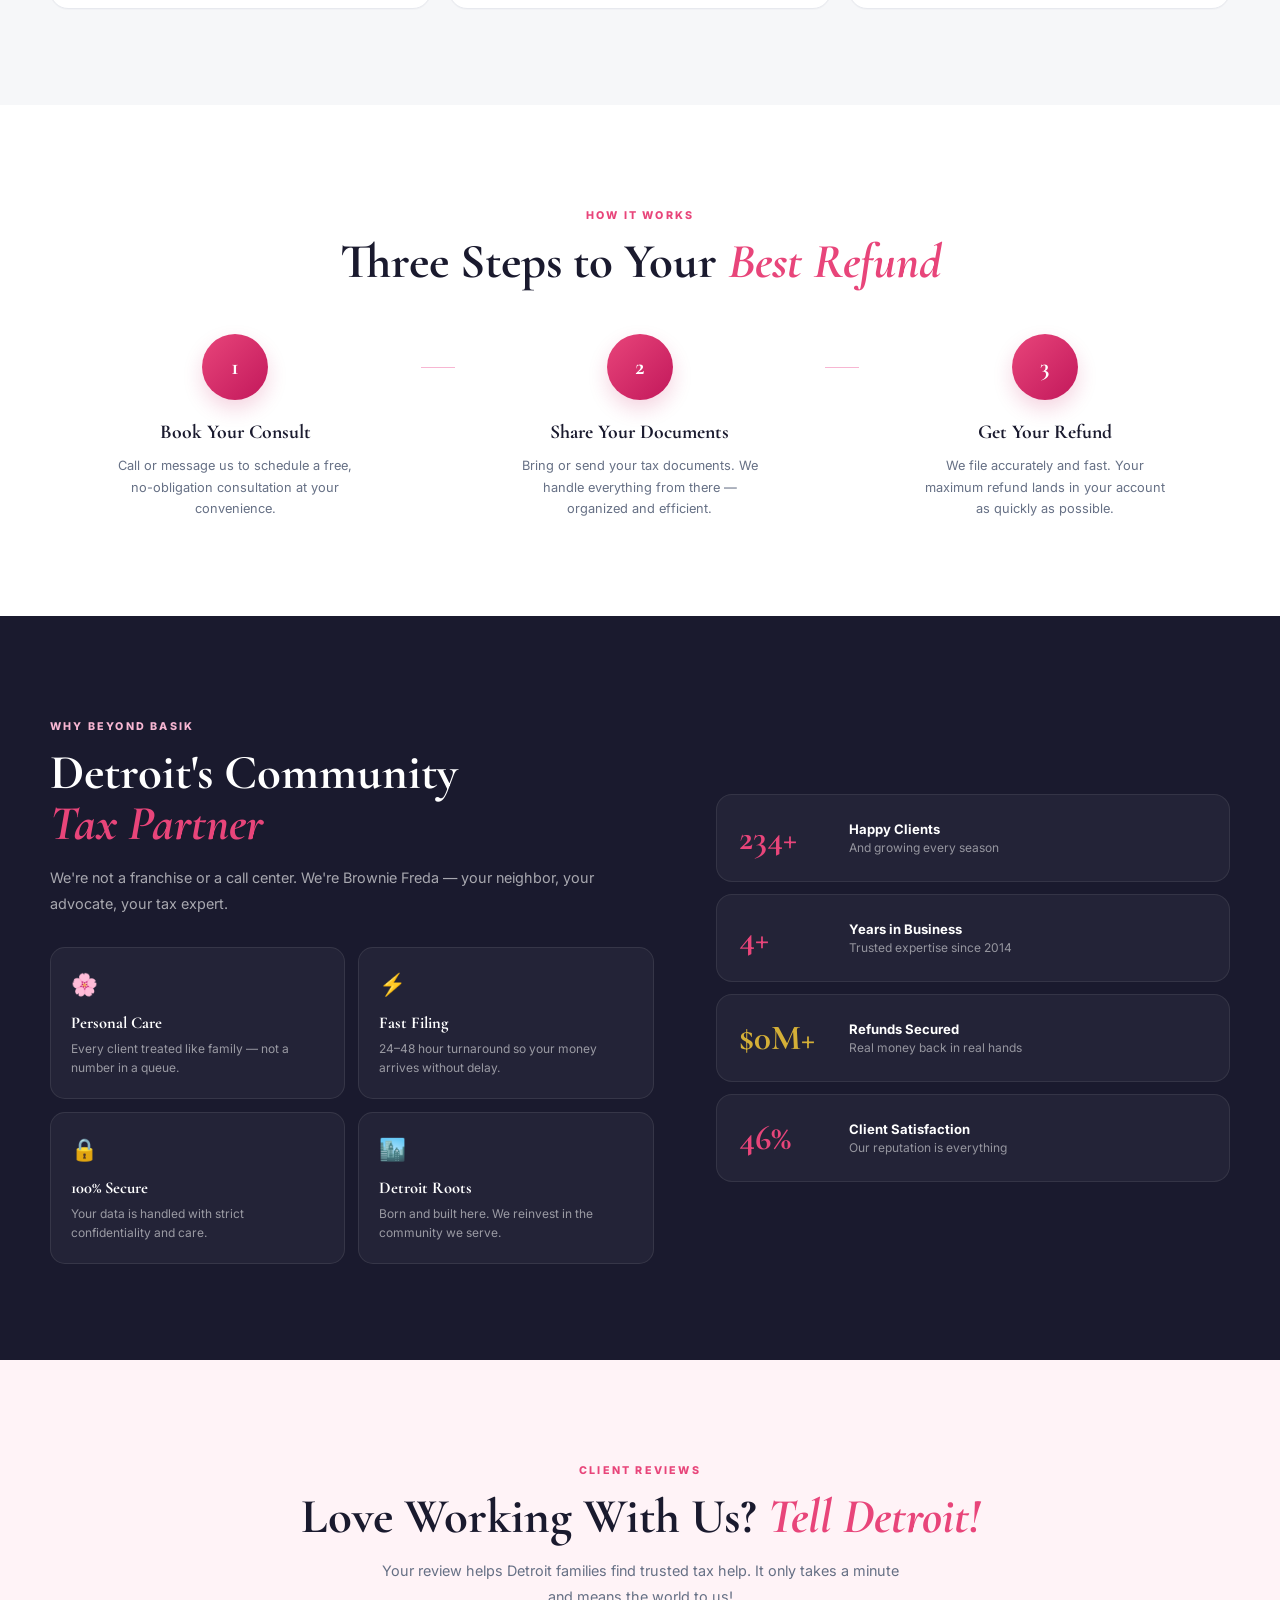
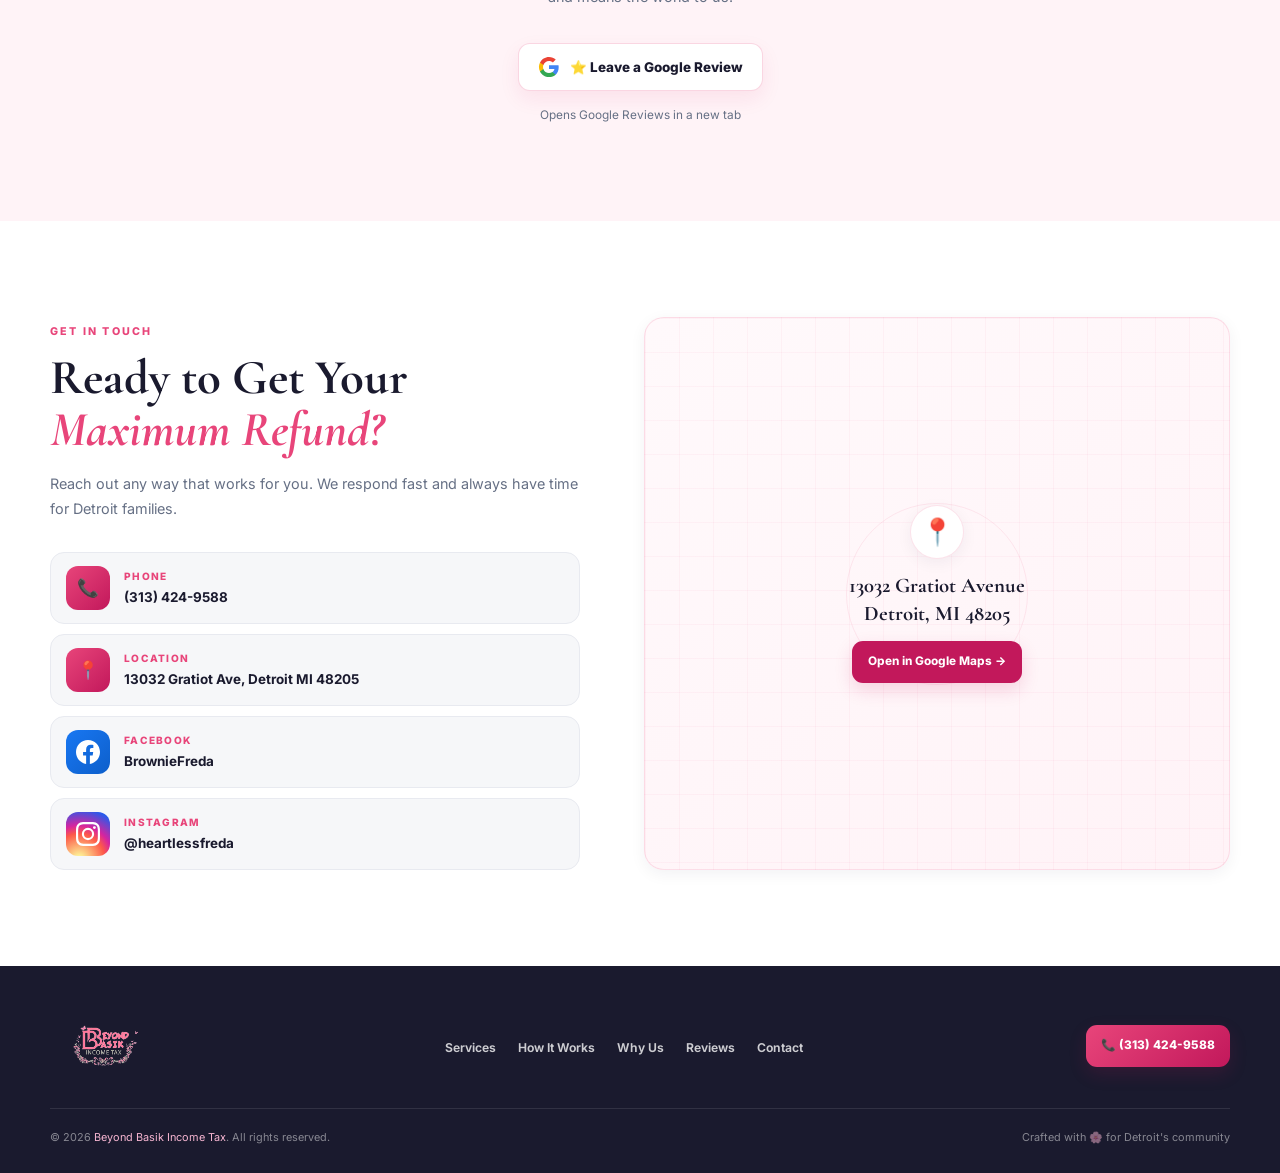
==== commit 974be390: "Build multipage website architecture" ====
--- a/index.html
+++ b/index.html
@@ -6,7 +6,7 @@
 <meta content="width=device-width,initial-scale=1.0" name="viewport"/>
 <title>Beyond Basik Income Tax | Detroit's Premier Tax Experts</title>
 <link href="https://fonts.googleapis.com/css2?family=Cormorant+Garamond:wght@400;600;700&amp;family=Inter:wght@300;400;500;600;700&amp;display=swap" rel="stylesheet"/>
-<link href="assets/css/styles.css?v=production-polish-20260825" rel="stylesheet"/>
+<link href="assets/css/styles.css?v=production-multipage-20260828" rel="stylesheet"/>
 <meta content="Beyond Basik Income Tax in Detroit helps families with personal tax returns, business filings, back tax assistance, tax planning, and IRS representation." name="description"/><meta content="#E8457A" name="theme-color"/><meta content="website" property="og:type"/><meta content="Beyond Basik Income Tax | Detroit's Premier Tax Experts" property="og:title"/><meta content="Detroit's trusted income tax experts for personal returns, business filings, back tax assistance, and year-round tax planning." property="og:description"/><meta content="/assets/img/beyond-basik-logo.png" property="og:image"/><meta content="summary_large_image" name="twitter:card"/><script type="application/ld+json">{
   "@context": "https://schema.org",
   "@type": "AccountingService",
@@ -43,23 +43,23 @@
 </div>
 <!-- MOBILE MENU -->
 <div class="mobile-menu" id="mobileMenu" aria-hidden="true">
-<a href="#services" onclick="toggleMenu()">Services</a>
-<a href="#process" onclick="toggleMenu()">How It Works</a>
-<a href="#why" onclick="toggleMenu()">Why Us</a>
-<a href="#reviews" onclick="toggleMenu()">Reviews</a>
-<a href="#contact" onclick="toggleMenu()">Contact</a>
+<a href="/services" onclick="toggleMenu()">Services</a>
+<a href="/how-it-works" onclick="toggleMenu()">How It Works</a>
+<a href="/why-us" onclick="toggleMenu()">Why Us</a>
+<a href="/reviews" onclick="toggleMenu()">Reviews</a>
+<a href="/contact" onclick="toggleMenu()">Contact</a>
 <a href="tel:3134249588">📞 (313) 424-9588</a>
 </div>
 <!-- NAV -->
 <nav id="nav">
 <div class="nav-inner">
-<a class="nav-brand" href="#"><img alt="Beyond Basik Income Tax" src="assets/img/beyond-basik-logo.png"/></a>
+<a class="nav-brand" href="/"><img alt="Beyond Basik Income Tax" src="assets/img/beyond-basik-logo.png"/></a>
 <ul class="nav-links">
-<li><a href="#services">Services</a></li>
-<li><a href="#process">How It Works</a></li>
-<li><a href="#why">Why Us</a></li>
-<li><a href="#reviews">Reviews</a></li>
-<li><a href="#contact">Contact</a></li>
+<li><a href="/services">Services</a></li>
+<li><a href="/how-it-works">How It Works</a></li>
+<li><a href="/why-us">Why Us</a></li>
+<li><a href="/reviews">Reviews</a></li>
+<li><a href="/contact">Contact</a></li>
 </ul>
 <div class="nav-pill-wrap">
 <a class="nav-pill ripple" href="tel:3134249588">📞 (313) 424-9588</a>
@@ -76,7 +76,7 @@
 <p class="hero-desc">From personal returns to business filings, Beyond Basik Income Tax delivers expert-level service with the care and warmth of a trusted neighbor.</p>
 <div class="hero-actions">
 <a class="btn-rose ripple" href="tel:3134249588">📞 Call Now — Free Consult</a>
-<a class="btn-ghost" href="#services">Explore Services <svg fill="none" height="16" stroke="currentColor" stroke-width="2" viewbox="0 0 24 24" width="16"><path d="M5 12h14M12 5l7 7-7 7"></path></svg></a>
+<a class="btn-ghost" href="/services">Explore Services <svg fill="none" height="16" stroke="currentColor" stroke-width="2" viewbox="0 0 24 24" width="16"><path d="M5 12h14M12 5l7 7-7 7"></path></svg></a>
 </div>
 <div class="hero-trust">
 <div class="trust-avatars">
@@ -245,13 +245,13 @@
 <!-- FOOTER -->
 <footer>
 <div class="footer-inner">
-<a href="#"><img alt="Beyond Basik" class="footer-brand" src="assets/img/beyond-basik-logo.png"/></a>
+<a href="/"><img alt="Beyond Basik" class="footer-brand" src="assets/img/beyond-basik-logo.png"/></a>
 <ul class="footer-links">
-<li><a href="#services">Services</a></li>
-<li><a href="#process">How It Works</a></li>
-<li><a href="#why">Why Us</a></li>
-<li><a href="#reviews">Reviews</a></li>
-<li><a href="#contact">Contact</a></li>
+<li><a href="/services">Services</a></li>
+<li><a href="/how-it-works">How It Works</a></li>
+<li><a href="/why-us">Why Us</a></li>
+<li><a href="/reviews">Reviews</a></li>
+<li><a href="/contact">Contact</a></li>
 </ul>
 <a class="footer-cta" href="tel:3134249588">📞 (313) 424-9588</a>
 </div>
@@ -290,5 +290,5 @@
 </div>
 </div>
 
-<script src="assets/js/main.js?v=production-polish-20260825"></script></body>
+<script src="assets/js/main.js?v=production-multipage-20260828"></script></body>
 </html>
--- a/assets/css/styles.css
+++ b/assets/css/styles.css
@@ -352,6 +352,11 @@
 .marquee-item{display:inline-flex;align-items:center;gap:11px;padding:0 26px;color:rgba(255,255,255,.94);font-size:.72rem;font-weight:650;white-space:nowrap}
 .marquee-dot{width:5px;height:5px;border-radius:50%;background:rgba(255,255,255,.55)}
 @keyframes marqueeScroll{from{transform:translateX(0)}to{transform:translateX(-50%)}}
+
+
+.page-main{display:block}
+.inner-page .page-main{padding-top:80px}
+.inner-page .page-main>.section{min-height:calc(100vh - 80px)}
 
 /* Shared sections */
 .section{padding:96px 24px}
@@ -843,6 +848,8 @@
 
 /* Mobile navigation threshold */
 @media (max-width:1060px){
+  .inner-page .page-main{padding-top:74px}
+  .inner-page .page-main>.section{min-height:calc(100vh - 74px)}
   #nav{padding-inline:20px}
   .nav-inner{height:74px}
   .nav-brand img{width:108px;height:64px}
@@ -886,7 +893,7 @@
     transform:translateX(100%);
     transition:transform .25s cubic-bezier(.4,0,.2,1),background .2s ease,color .2s ease;
   }
-  .mobile-menu a[href^="#"]{
+  .mobile-menu a:not([href^="tel:"]){
     display:flex;
     align-items:center;
     min-height:58px;
@@ -900,8 +907,8 @@
     text-align:left;
     transition:background .2s ease,color .2s ease;
   }
-  .mobile-menu a[href="#services"]{margin-top:16px}
-  .mobile-menu a[href^="#"]:hover{background:var(--rose-pale);color:var(--rose-deep)}
+  .mobile-menu a:first-child{margin-top:16px}
+  .mobile-menu a:not([href^="tel:"]):hover{background:var(--rose-pale);color:var(--rose-deep)}
   .mobile-menu a[href^="tel:"]{
     display:flex;
     align-items:center;
@@ -958,6 +965,8 @@
 
 /* Mobile */
 @media (max-width:700px){
+  .inner-page .page-main{padding-top:70px}
+  .inner-page .page-main>.section{min-height:calc(100vh - 70px)}
   html{scroll-padding-top:78px}
   #nav{padding-inline:14px}
   .nav-inner{height:70px}
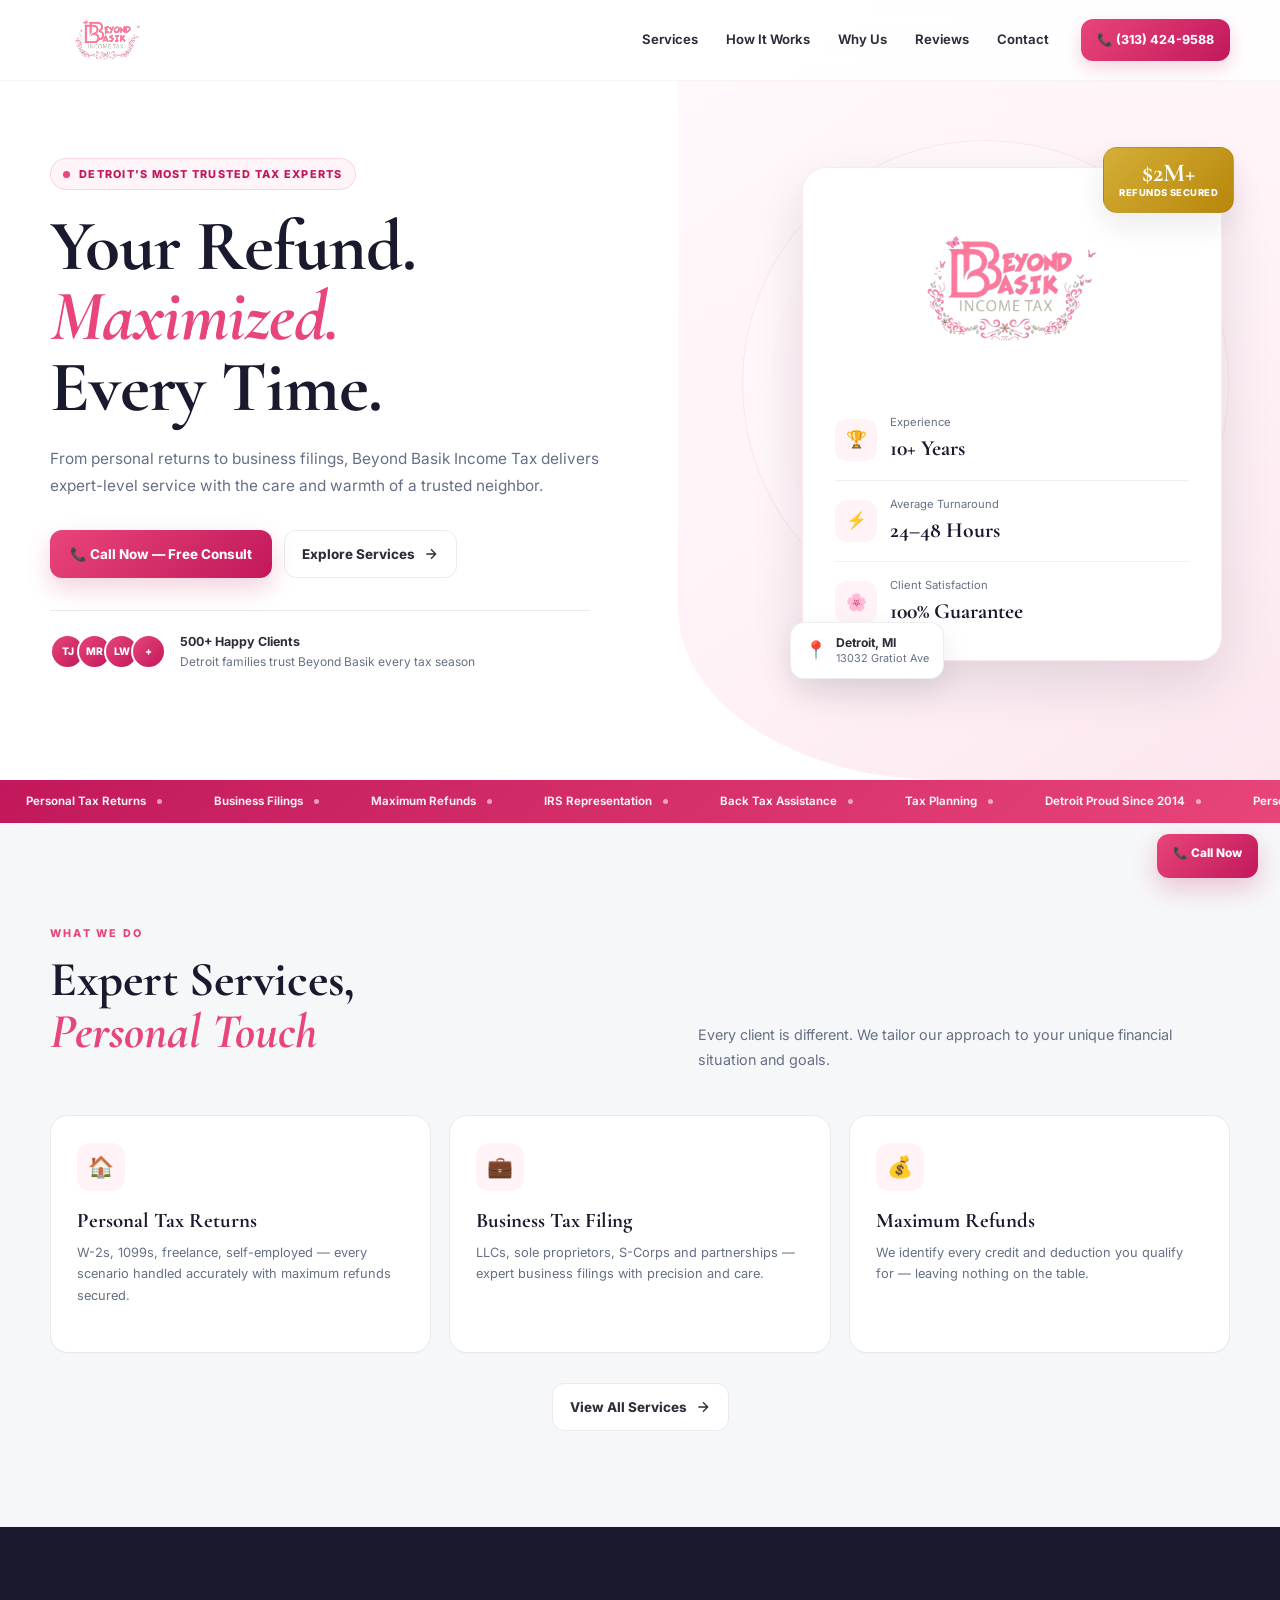
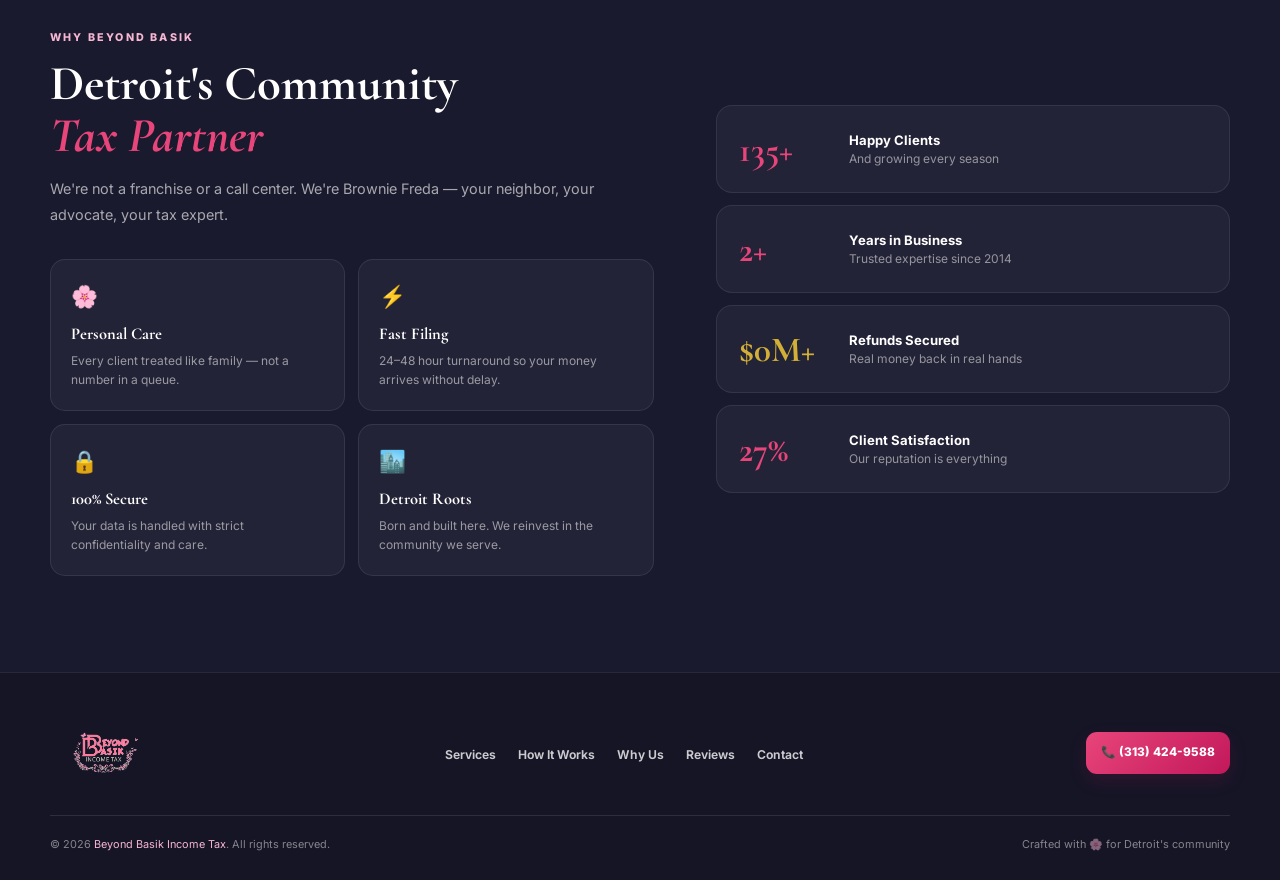
==== commit dbacd6a0: "Complete multipage V2 polish" ====
--- a/index.html
+++ b/index.html
@@ -5,8 +5,10 @@
 <meta charset="utf-8"/>
 <meta content="width=device-width,initial-scale=1.0" name="viewport"/>
 <title>Beyond Basik Income Tax | Detroit's Premier Tax Experts</title>
+<script>document.documentElement.classList.add('js');try{if(sessionStorage.getItem('bb-route-transition')==='1')document.documentElement.classList.add('route-arrival')}catch(e){}</script>
 <link href="https://fonts.googleapis.com/css2?family=Cormorant+Garamond:wght@400;600;700&amp;family=Inter:wght@300;400;500;600;700&amp;display=swap" rel="stylesheet"/>
-<link href="assets/css/styles.css?v=production-multipage-20260828" rel="stylesheet"/>
+<link href="assets/img/beyond-basik-logo.png" rel="icon" type="image/png"/>
+<link href="assets/css/styles.css?v=production-multipage-v2-20260828" rel="stylesheet"/>
 <meta content="Beyond Basik Income Tax in Detroit helps families with personal tax returns, business filings, back tax assistance, tax planning, and IRS representation." name="description"/><meta content="#E8457A" name="theme-color"/><meta content="website" property="og:type"/><meta content="Beyond Basik Income Tax | Detroit's Premier Tax Experts" property="og:title"/><meta content="Detroit's trusted income tax experts for personal returns, business filings, back tax assistance, and year-round tax planning." property="og:description"/><meta content="/assets/img/beyond-basik-logo.png" property="og:image"/><meta content="summary_large_image" name="twitter:card"/><script type="application/ld+json">{
   "@context": "https://schema.org",
   "@type": "AccountingService",
@@ -146,38 +148,12 @@
 </div>
 <p class="section-body">Every client is different. We tailor our approach to your unique financial situation and goals.</p>
 </div>
-<div class="services-grid">
+<div class="services-grid home-services-grid">
 <div class="svc-card reveal"><div class="svc-icon">🏠</div><h3>Personal Tax Returns</h3><p>W-2s, 1099s, freelance, self-employed — every scenario handled accurately with maximum refunds secured.</p></div>
 <div class="svc-card reveal"><div class="svc-icon">💼</div><h3>Business Tax Filing</h3><p>LLCs, sole proprietors, S-Corps and partnerships — expert business filings with precision and care.</p></div>
 <div class="svc-card reveal"><div class="svc-icon">💰</div><h3>Maximum Refunds</h3><p>We identify every credit and deduction you qualify for — leaving nothing on the table.</p></div>
-<div class="svc-card reveal"><div class="svc-icon">📋</div><h3>Back Tax Assistance</h3><p>Missed years? No judgment. We help you get fully caught up and back in good standing with the IRS.</p></div>
-<div class="svc-card reveal"><div class="svc-icon">📊</div><h3>Year-Round Tax Planning</h3><p>Strategic guidance throughout the year so tax season never catches you off guard again.</p></div>
-<div class="svc-card reveal"><div class="svc-icon">🛡️</div><h3>IRS Representation</h3><p>Received an IRS notice? We communicate directly on your behalf and protect your interests.</p></div>
-</div>
-</section>
-<!-- PROCESS -->
-<section class="section" id="process">
-<div class="reveal">
-<span class="section-label">How It Works</span>
-<h2 class="section-title">Three Steps to Your <em>Best Refund</em></h2>
-</div>
-<div class="process-grid">
-<div class="process-step reveal">
-<div class="ps-num">1</div>
-<div class="ps-title">Book Your Consult</div>
-<p class="ps-body">Call or message us to schedule a free, no-obligation consultation at your convenience.</p>
-</div>
-<div class="process-step reveal">
-<div class="ps-num">2</div>
-<div class="ps-title">Share Your Documents</div>
-<p class="ps-body">Bring or send your tax documents. We handle everything from there — organized and efficient.</p>
-</div>
-<div class="process-step reveal">
-<div class="ps-num">3</div>
-<div class="ps-title">Get Your Refund</div>
-<p class="ps-body">We file accurately and fast. Your maximum refund lands in your account as quickly as possible.</p>
-</div>
-</div>
+</div>
+<div class="section-actions reveal"><a class="btn-ghost" href="/services">View All Services <svg fill="none" height="16" stroke="currentColor" stroke-width="2" viewbox="0 0 24 24" width="16"><path d="M5 12h14M12 5l7 7-7 7"></path></svg></a></div>
 </section>
 <!-- WHY -->
 <section class="section" id="why">
@@ -201,47 +177,6 @@
 </div>
 </div>
 </section>
-<!-- REVIEWS -->
-<section class="section" id="reviews">
-<div class="reveal">
-<span class="section-label">Client Reviews</span>
-<h2 class="section-title">Love Working With Us? <em>Tell Detroit!</em></h2>
-<p class="section-body">Your review helps Detroit families find trusted tax help. It only takes a minute and means the world to us!</p>
-<a class="leave-review-btn ripple" href="https://g.page/r/CQ84qbLid7JBEBM/review" rel="noopener noreferrer" target="_blank">
-<svg fill="currentColor" height="22" viewbox="0 0 24 24" width="22" xmlns="http://www.w3.org/2000/svg"><path d="M22.56 12.25c0-.78-.07-1.53-.2-2.25H12v4.26h5.92c-.26 1.37-1.04 2.53-2.21 3.31v2.77h3.57c2.08-1.92 3.28-4.74 3.28-8.09z" fill="#4285F4"></path><path d="M12 23c2.97 0 5.46-.98 7.28-2.66l-3.57-2.77c-.98.66-2.23 1.06-3.71 1.06-2.86 0-5.29-1.93-6.16-4.53H2.18v2.84C3.99 20.53 7.7 23 12 23z" fill="#34A853"></path><path d="M5.84 14.09c-.22-.66-.35-1.36-.35-2.09s.13-1.43.35-2.09V7.07H2.18C1.43 8.55 1 10.22 1 12s.43 3.45 1.18 4.93l3.66-2.84z" fill="#FBBC05"></path><path d="M12 5.38c1.62 0 3.06.56 4.21 1.64l3.15-3.15C17.45 2.09 14.97 1 12 1 7.7 1 3.99 3.47 2.18 7.07l3.66 2.84c.87-2.6 3.3-4.53 6.16-4.53z" fill="#EA4335"></path></svg>
-      ⭐ Leave a Google Review
-    </a>
-<p class="review-note">Opens Google Reviews in a new tab</p>
-</div>
-</section>
-<!-- CONTACT -->
-<section class="section" id="contact">
-<div class="contact-inner">
-<div>
-<span class="section-label">Get In Touch</span>
-<h2 class="section-title reveal-left">Ready to Get Your<br/><em>Maximum Refund?</em></h2>
-<p class="section-body reveal-left">Reach out any way that works for you. We respond fast and always have time for Detroit families.</p>
-<div class="contact-cards">
-<a class="cc reveal" href="tel:3134249588"><div class="cc-icon">📞</div><div><div class="cc-label">Phone</div><div class="cc-val">(313) 424-9588</div></div></a>
-<a class="cc reveal" href="https://maps.google.com/?q=13032+Gratiot+Avenue+Detroit+MI+48205" rel="noopener noreferrer" target="_blank"><div class="cc-icon">📍</div><div><div class="cc-label">Location</div><div class="cc-val">13032 Gratiot Ave, Detroit MI 48205</div></div></a>
-<a class="cc reveal" href="https://www.facebook.com/BrownieFreda" rel="noopener noreferrer" target="_blank"><div class="cc-icon cc-icon-facebook"><svg fill="white" height="24" viewbox="0 0 24 24" width="24" xmlns="http://www.w3.org/2000/svg"><path d="M24 12.073C24 5.406 18.627 0 12 0S0 5.406 0 12.073C0 18.1 4.388 23.094 10.125 24v-8.437H7.078v-3.49h3.047v-2.66c0-3.025 1.792-4.697 4.533-4.697 1.312 0 2.686.236 2.686.236v2.97h-1.513c-1.491 0-1.956.93-1.956 1.874v2.277h3.328l-.532 3.49h-2.796V24C19.612 23.094 24 18.1 24 12.073z"></path></svg></div><div><div class="cc-label">Facebook</div><div class="cc-val">BrownieFreda</div></div></a>
-<a class="cc reveal" href="https://www.instagram.com/heartlessfreda" rel="noopener noreferrer" target="_blank"><div class="cc-icon cc-icon-instagram"><svg fill="white" height="24" viewbox="0 0 24 24" width="24" xmlns="http://www.w3.org/2000/svg"><path d="M12 2.163c3.204 0 3.584.012 4.85.07 3.252.148 4.771 1.691 4.919 4.919.058 1.265.069 1.645.069 4.849 0 3.205-.012 3.584-.069 4.849-.149 3.225-1.664 4.771-4.919 4.919-1.266.058-1.644.07-4.85.07-3.204 0-3.584-.012-4.849-.07-3.26-.149-4.771-1.699-4.919-4.92-.058-1.265-.07-1.644-.07-4.849 0-3.204.013-3.583.07-4.849.149-3.227 1.664-4.771 4.919-4.919 1.266-.057 1.645-.069 4.849-.069zM12 0C8.741 0 8.333.014 7.053.072 2.695.272.273 2.69.073 7.052.014 8.333 0 8.741 0 12c0 3.259.014 3.668.072 4.948.2 4.358 2.618 6.78 6.98 6.98C8.333 23.986 8.741 24 12 24c3.259 0 3.668-.014 4.948-.072 4.354-.2 6.782-2.618 6.979-6.98.059-1.28.073-1.689.073-4.948 0-3.259-.014-3.667-.072-4.947-.196-4.354-2.617-6.78-6.979-6.98C15.668.014 15.259 0 12 0zm0 5.838a6.162 6.162 0 100 12.324 6.162 6.162 0 000-12.324zM12 16a4 4 0 110-8 4 4 0 010 8zm6.406-11.845a1.44 1.44 0 100 2.881 1.44 1.44 0 000-2.881z"></path></svg></div><div><div class="cc-label">Instagram</div><div class="cc-val">@heartlessfreda</div></div></a>
-</div>
-<div class="social-strip">
-<a class="social-pill" href="tel:3134249588">📞 Call</a>
-<a class="social-pill" href="https://www.facebook.com/BrownieFreda" rel="noopener noreferrer" target="_blank"><svg fill="currentColor" height="16" viewbox="0 0 24 24" width="16" xmlns="http://www.w3.org/2000/svg"><path d="M24 12.073C24 5.406 18.627 0 12 0S0 5.406 0 12.073C0 18.1 4.388 23.094 10.125 24v-8.437H7.078v-3.49h3.047v-2.66c0-3.025 1.792-4.697 4.533-4.697 1.312 0 2.686.236 2.686.236v2.97h-1.513c-1.491 0-1.956.93-1.956 1.874v2.277h3.328l-.532 3.49h-2.796V24C19.612 23.094 24 18.1 24 12.073z"></path></svg> Facebook</a>
-<a class="social-pill" href="https://www.instagram.com/heartlessfreda" rel="noopener noreferrer" target="_blank"><svg fill="currentColor" height="16" viewbox="0 0 24 24" width="16" xmlns="http://www.w3.org/2000/svg"><path d="M12 2.163c3.204 0 3.584.012 4.85.07 3.252.148 4.771 1.691 4.919 4.919.058 1.265.069 1.645.069 4.849 0 3.205-.012 3.584-.069 4.849-.149 3.225-1.664 4.771-4.919 4.919-1.266.058-1.644.07-4.85.07-3.204 0-3.584-.012-4.849-.07-3.26-.149-4.771-1.699-4.919-4.92-.058-1.265-.07-1.644-.07-4.849 0-3.204.013-3.583.07-4.849.149-3.227 1.664-4.771 4.919-4.919 1.266-.057 1.645-.069 4.849-.069zM12 0C8.741 0 8.333.014 7.053.072 2.695.272.273 2.69.073 7.052.014 8.333 0 8.741 0 12c0 3.259.014 3.668.072 4.948.2 4.358 2.618 6.78 6.98 6.98C8.333 23.986 8.741 24 12 24c3.259 0 3.668-.014 4.948-.072 4.354-.2 6.782-2.618 6.979-6.98.059-1.28.073-1.689.073-4.948 0-3.259-.014-3.667-.072-4.947-.196-4.354-2.617-6.78-6.979-6.98C15.668.014 15.259 0 12 0zm0 5.838a6.162 6.162 0 100 12.324 6.162 6.162 0 000-12.324zM12 16a4 4 0 110-8 4 4 0 010 8zm6.406-11.845a1.44 1.44 0 100 2.881 1.44 1.44 0 000-2.881z"></path></svg> Instagram</a>
-</div>
-</div>
-<div class="reveal-right">
-<div class="map-embed">
-<div class="map-icon">📍</div>
-<p>13032 Gratiot Avenue<br/>Detroit, MI 48205</p>
-<a href="https://maps.google.com/?q=13032+Gratiot+Avenue+Detroit+MI+48205" rel="noopener noreferrer" target="_blank">Open in Google Maps →</a>
-</div>
-</div>
-</div>
-</section>
 <!-- FOOTER -->
 <footer>
 <div class="footer-inner">
@@ -263,8 +198,6 @@
 <!-- FLOATING ELEMENTS -->
 <a class="fab ripple" href="tel:3134249588">📞 Call Now</a>
 <button class="scroll-top" id="stBtn" type="button" aria-label="Scroll to top" onclick="window.scrollTo({top:0,behavior:'smooth'})">▲</button>
-<div class="toast" id="toast"><div class="toast-ico">🦋</div><div class="toast-msg"><strong>500+ Detroit Families Trust Us</strong>Join them this tax season!</div></div>
-<div class="promo-strip" id="promoStrip" onclick="window.location.href='tel:3134249588'">🌸 Free Consultation — Call Now! <button class="promo-x" type="button" aria-label="Close consultation banner" onclick="event.stopPropagation();this.parentElement.style.display='none'">✕</button></div>
 <!-- WELCOME POPUP -->
 <div class="overlay" id="wPop">
 <div class="popup">
@@ -290,5 +223,5 @@
 </div>
 </div>
 
-<script src="assets/js/main.js?v=production-multipage-20260828"></script></body>
+<script src="assets/js/main.js?v=production-multipage-v2-20260828"></script></body>
 </html>
--- a/assets/css/styles.css
+++ b/assets/css/styles.css
@@ -46,12 +46,13 @@
   position:fixed;inset:0;z-index:9999;
   display:flex;flex-direction:column;align-items:center;justify-content:center;
   background:var(--rose-pale);
-  transition:opacity .45s ease;
+  transition:opacity .32s ease;
 }
 #loader.hidden{opacity:0;pointer-events:none}
+.route-arrival #loader{display:none}
 .loader-logo{width:144px;height:144px;object-fit:contain;animation:loaderPulse 1.2s ease-in-out infinite}
 .loader-bar{width:190px;height:3px;margin-top:22px;overflow:hidden;border-radius:999px;background:rgba(200,24,91,.12)}
-.loader-fill{height:100%;border-radius:999px;background:linear-gradient(90deg,var(--rose),var(--rose-deep));animation:loaderFill 1.6s ease forwards}
+.loader-fill{height:100%;border-radius:999px;background:linear-gradient(90deg,var(--rose),var(--rose-deep));animation:loaderFill .9s ease forwards}
 @keyframes loaderPulse{0%,100%{transform:scale(1)}50%{transform:scale(1.035)}}
 @keyframes loaderFill{from{width:0}to{width:100%}}
 
@@ -109,8 +110,8 @@
   background:var(--rose);
   transition:right .2s ease;
 }
-.nav-links a:hover{color:var(--rose-deep)}
-.nav-links a:hover::after{right:0}
+.nav-links a:hover,.nav-links a[aria-current="page"]{color:var(--rose-deep)}
+.nav-links a:hover::after,.nav-links a[aria-current="page"]::after{right:0}
 .nav-pill-wrap{display:flex;align-items:center;margin-left:4px}
 .nav-pill,.btn-rose,.footer-cta,.pop-cta{
   color:#fff;
@@ -356,7 +357,8 @@
 
 .page-main{display:block}
 .inner-page .page-main{padding-top:80px}
-.inner-page .page-main>.section{min-height:calc(100vh - 80px)}
+.inner-page .page-main>.section{min-height:calc(100svh - 80px - 164px)}
+.compact-page .page-main>.section{display:flex;flex-direction:column;justify-content:center}
 
 /* Shared sections */
 .section{padding:96px 24px}
@@ -379,6 +381,8 @@
   color:var(--charcoal);
 }
 .section-body{max-width:570px;color:var(--mist);font-size:.9rem;line-height:1.78}
+.section-actions{display:flex;justify-content:center;margin-top:30px}
+.home-services-grid{grid-template-columns:repeat(3,minmax(0,1fr))}
 
 /* Services */
 #services{background:var(--silver)}
@@ -640,6 +644,7 @@
 
 /* Footer */
 footer{padding:46px 24px 28px;background:var(--charcoal);color:#fff}
+#why + footer,.why-page footer{background:#151526;border-top:1px solid rgba(255,255,255,.08)}
 .footer-inner{
   width:min(100%,var(--container));
   margin:auto;
@@ -696,7 +701,7 @@
   background:rgba(255,243,247,.92);
   backdrop-filter:blur(7px);
   opacity:0;
-  transition:opacity .2s ease;
+  transition:opacity .16s ease;
 }
 #pageLoader.active{opacity:1;pointer-events:all}
 .pl-inner{display:flex;flex-direction:column;align-items:center;gap:13px}
@@ -817,12 +822,10 @@
 .dark-pop .pop-skip{color:rgba(255,255,255,.54)}
 
 /* Motion */
-.reveal{opacity:0;transform:translateY(20px);transition:opacity .6s ease,transform .6s ease}
-.reveal.in{opacity:1;transform:none}
-.reveal-left{opacity:0;transform:translateY(18px);transition:opacity .6s ease,transform .6s ease}
-.reveal-left.in{opacity:1;transform:none}
-.reveal-right{opacity:0;transform:translateY(18px);transition:opacity .6s ease,transform .6s ease}
-.reveal-right.in{opacity:1;transform:none}
+.reveal,.reveal-left,.reveal-right{opacity:1;transform:none}
+.js .reveal{opacity:0;transform:translateY(20px);transition:opacity .6s ease,transform .6s ease}
+.js .reveal-left,.js .reveal-right{opacity:0;transform:translateY(18px);transition:opacity .6s ease,transform .6s ease}
+.js .reveal.in,.js .reveal-left.in,.js .reveal-right.in{opacity:1;transform:none}
 .ripple{position:relative;overflow:hidden}
 .fab.ripple{position:fixed}
 .rpl{position:absolute;border-radius:50%;background:rgba(255,255,255,.28);transform:scale(0);animation:rplAnim .55s linear;pointer-events:none}
@@ -849,7 +852,7 @@
 /* Mobile navigation threshold */
 @media (max-width:1060px){
   .inner-page .page-main{padding-top:74px}
-  .inner-page .page-main>.section{min-height:calc(100vh - 74px)}
+  .inner-page .page-main>.section{min-height:calc(100svh - 74px - 190px)}
   #nav{padding-inline:20px}
   .nav-inner{height:74px}
   .nav-brand img{width:108px;height:64px}
@@ -909,6 +912,7 @@
   }
   .mobile-menu a:first-child{margin-top:16px}
   .mobile-menu a:not([href^="tel:"]):hover{background:var(--rose-pale);color:var(--rose-deep)}
+  .mobile-menu a[aria-current="page"]{background:var(--rose-pale);color:var(--rose-deep);box-shadow:inset 3px 0 0 var(--rose)}
   .mobile-menu a[href^="tel:"]{
     display:flex;
     align-items:center;
@@ -951,6 +955,7 @@
   .services-header{grid-template-columns:1fr;gap:18px}
   .services-header>.section-body{justify-self:start}
   .services-grid{grid-template-columns:repeat(2,minmax(0,1fr))}
+  .home-services-grid{grid-template-columns:repeat(3,minmax(0,1fr))}
   .why-inner{grid-template-columns:1fr;gap:40px}
   .why-left{text-align:center}
   .why-left .section-body{margin-left:auto;margin-right:auto}
@@ -966,7 +971,8 @@
 /* Mobile */
 @media (max-width:700px){
   .inner-page .page-main{padding-top:70px}
-  .inner-page .page-main>.section{min-height:calc(100vh - 70px)}
+  .inner-page .page-main>.section{min-height:auto}
+  .compact-page .page-main>.section{display:block}
   html{scroll-padding-top:78px}
   #nav{padding-inline:14px}
   .nav-inner{height:70px}
@@ -1003,7 +1009,7 @@
   .float-badge .fb-num{font-size:1.38rem}
   .float-badge2{left:8px;bottom:-16px;padding:10px 12px}
   .marquee-item{padding-inline:20px;font-size:.68rem}
-  .services-grid{grid-template-columns:1fr;gap:14px}
+  .services-grid,.home-services-grid{grid-template-columns:1fr;gap:14px}
   .svc-card{min-height:0;padding:24px 21px}
   .svc-icon{margin-bottom:15px}
   .process-grid{grid-template-columns:1fr;gap:28px;margin-top:34px}
@@ -1030,6 +1036,7 @@
   .footer-links{gap:9px 16px}
   .footer-cta{grid-column:auto;justify-self:center;width:min(100%,230px)}
   .footer-bottom{justify-content:center;text-align:center;padding-top:18px}
+  .inner-page .fab{display:none}
   .fab{
     right:12px;bottom:12px;
     width:46px;height:46px;min-height:46px;
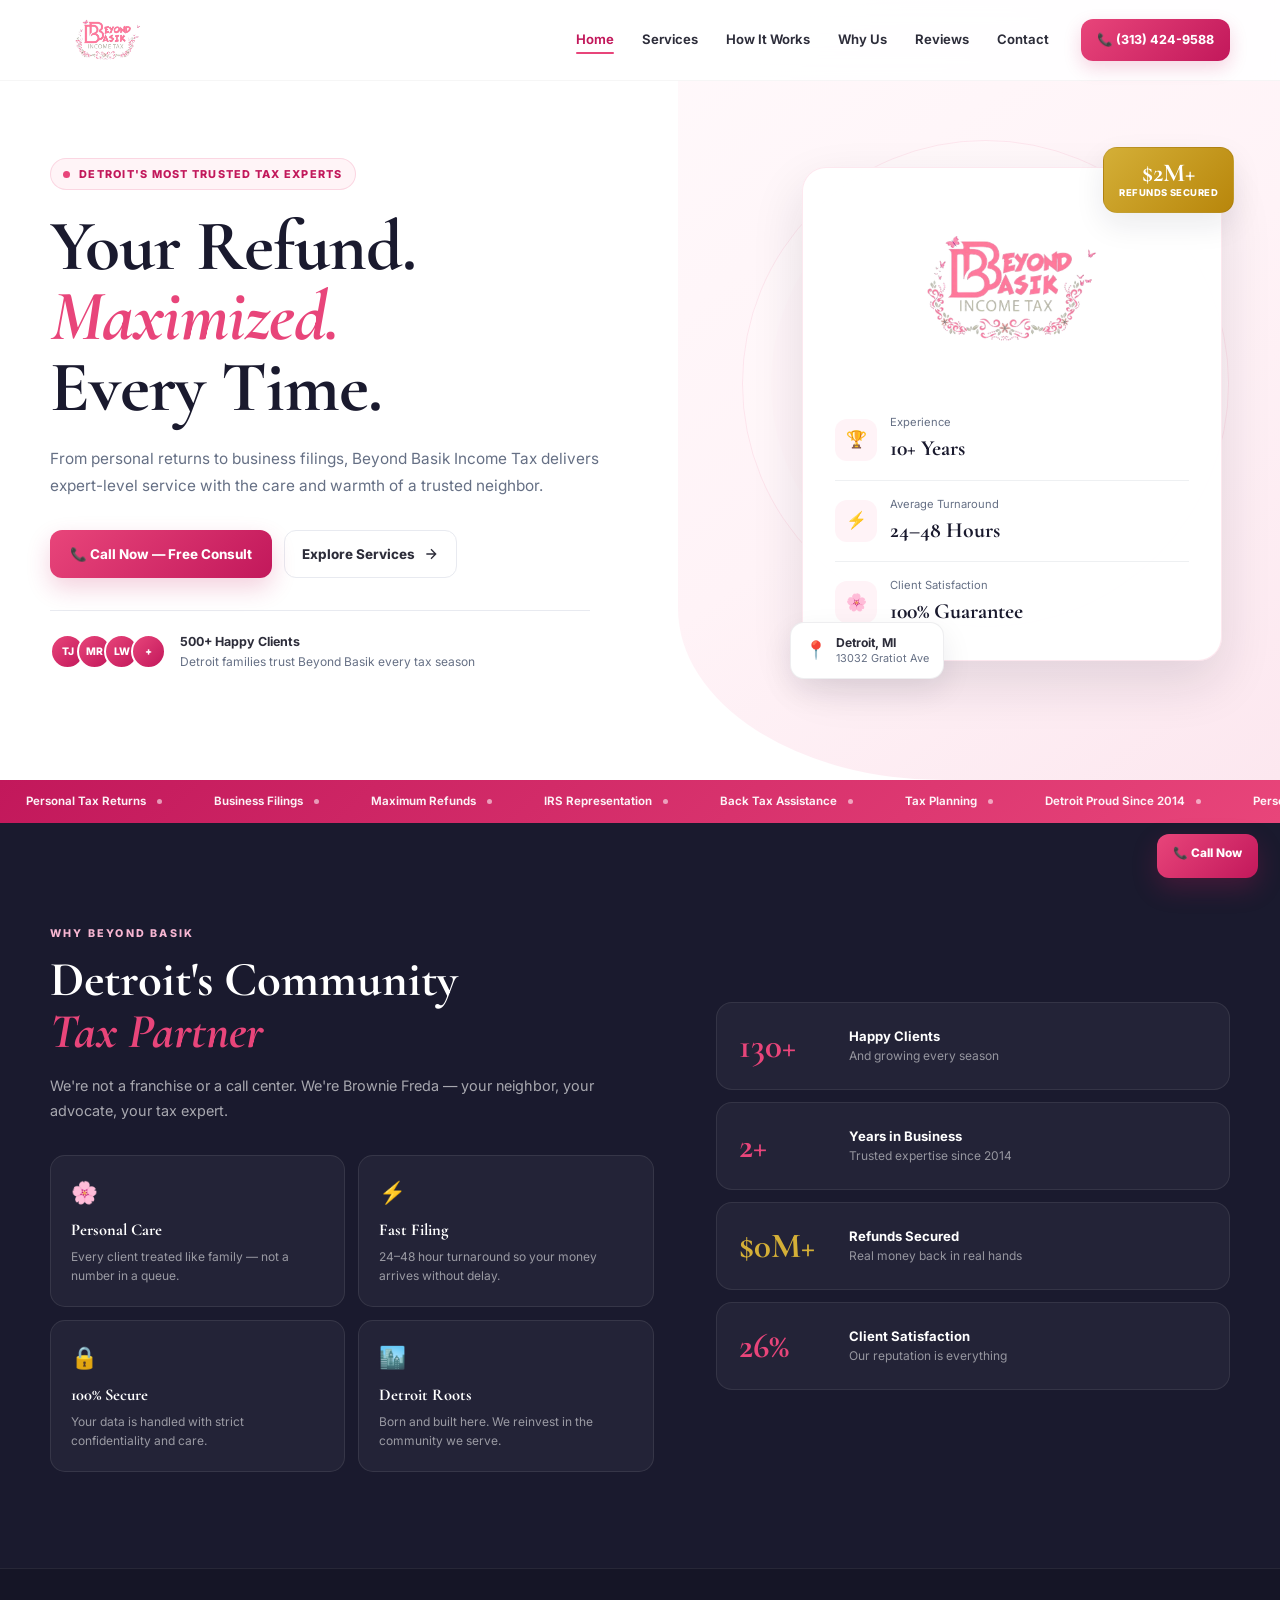
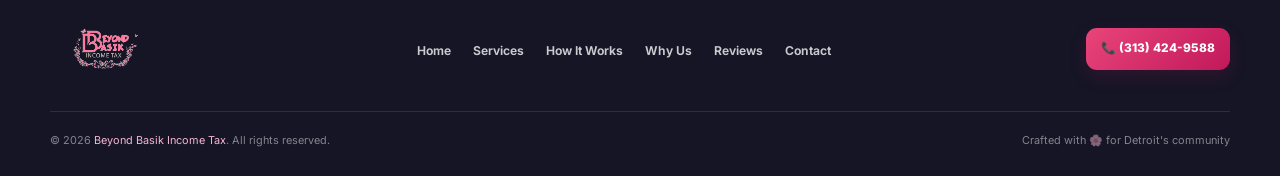
==== commit 18e40d9b: "Checkpoint multipage V3" ====
--- a/index.html
+++ b/index.html
@@ -8,7 +8,7 @@
 <script>document.documentElement.classList.add('js');try{if(sessionStorage.getItem('bb-route-transition')==='1')document.documentElement.classList.add('route-arrival')}catch(e){}</script>
 <link href="https://fonts.googleapis.com/css2?family=Cormorant+Garamond:wght@400;600;700&amp;family=Inter:wght@300;400;500;600;700&amp;display=swap" rel="stylesheet"/>
 <link href="assets/img/beyond-basik-logo.png" rel="icon" type="image/png"/>
-<link href="assets/css/styles.css?v=production-multipage-v2-20260828" rel="stylesheet"/>
+<link href="assets/css/styles.css?v=production-multipage-v3-20260828" rel="stylesheet"/>
 <meta content="Beyond Basik Income Tax in Detroit helps families with personal tax returns, business filings, back tax assistance, tax planning, and IRS representation." name="description"/><meta content="#E8457A" name="theme-color"/><meta content="website" property="og:type"/><meta content="Beyond Basik Income Tax | Detroit's Premier Tax Experts" property="og:title"/><meta content="Detroit's trusted income tax experts for personal returns, business filings, back tax assistance, and year-round tax planning." property="og:description"/><meta content="/assets/img/beyond-basik-logo.png" property="og:image"/><meta content="summary_large_image" name="twitter:card"/><script type="application/ld+json">{
   "@context": "https://schema.org",
   "@type": "AccountingService",
@@ -44,19 +44,29 @@
 </div>
 </div>
 <!-- MOBILE MENU -->
-<div class="mobile-menu" id="mobileMenu" aria-hidden="true">
-<a href="/services" onclick="toggleMenu()">Services</a>
-<a href="/how-it-works" onclick="toggleMenu()">How It Works</a>
-<a href="/why-us" onclick="toggleMenu()">Why Us</a>
-<a href="/reviews" onclick="toggleMenu()">Reviews</a>
-<a href="/contact" onclick="toggleMenu()">Contact</a>
-<a href="tel:3134249588">📞 (313) 424-9588</a>
+<div class="mobile-menu" id="mobileMenu" aria-hidden="true" inert>
+<div class="mobile-menu-panel" role="dialog" aria-modal="true" aria-label="Site navigation">
+<div class="mobile-menu-head">
+<a class="mobile-menu-brand" href="/"><img alt="Beyond Basik Income Tax" src="assets/img/beyond-basik-logo.png"/></a>
+<button class="mobile-menu-close" type="button" aria-label="Close navigation menu" onclick="toggleMenu()"><span aria-hidden="true">×</span></button>
+</div>
+<nav class="mobile-menu-links" aria-label="Mobile navigation">
+<a href="/" aria-current="page">Home</a>
+<a href="/services">Services</a>
+<a href="/how-it-works">How It Works</a>
+<a href="/why-us">Why Us</a>
+<a href="/reviews">Reviews</a>
+<a href="/contact">Contact</a>
+</nav>
+<a class="mobile-menu-phone" href="tel:3134249588">📞 (313) 424-9588</a>
+</div>
 </div>
 <!-- NAV -->
 <nav id="nav">
 <div class="nav-inner">
 <a class="nav-brand" href="/"><img alt="Beyond Basik Income Tax" src="assets/img/beyond-basik-logo.png"/></a>
 <ul class="nav-links">
+<li><a href="/" aria-current="page">Home</a></li>
 <li><a href="/services">Services</a></li>
 <li><a href="/how-it-works">How It Works</a></li>
 <li><a href="/why-us">Why Us</a></li>
@@ -139,22 +149,6 @@
 <span class="marquee-item">Detroit Proud Since 2014 <span class="marquee-dot"></span></span>
 </div>
 </div>
-<!-- SERVICES -->
-<section class="section" id="services">
-<div class="services-header reveal">
-<div>
-<span class="section-label">What We Do</span>
-<h2 class="section-title">Expert Services,<br/><em>Personal Touch</em></h2>
-</div>
-<p class="section-body">Every client is different. We tailor our approach to your unique financial situation and goals.</p>
-</div>
-<div class="services-grid home-services-grid">
-<div class="svc-card reveal"><div class="svc-icon">🏠</div><h3>Personal Tax Returns</h3><p>W-2s, 1099s, freelance, self-employed — every scenario handled accurately with maximum refunds secured.</p></div>
-<div class="svc-card reveal"><div class="svc-icon">💼</div><h3>Business Tax Filing</h3><p>LLCs, sole proprietors, S-Corps and partnerships — expert business filings with precision and care.</p></div>
-<div class="svc-card reveal"><div class="svc-icon">💰</div><h3>Maximum Refunds</h3><p>We identify every credit and deduction you qualify for — leaving nothing on the table.</p></div>
-</div>
-<div class="section-actions reveal"><a class="btn-ghost" href="/services">View All Services <svg fill="none" height="16" stroke="currentColor" stroke-width="2" viewbox="0 0 24 24" width="16"><path d="M5 12h14M12 5l7 7-7 7"></path></svg></a></div>
-</section>
 <!-- WHY -->
 <section class="section" id="why">
 <div class="why-inner">
@@ -182,6 +176,7 @@
 <div class="footer-inner">
 <a href="/"><img alt="Beyond Basik" class="footer-brand" src="assets/img/beyond-basik-logo.png"/></a>
 <ul class="footer-links">
+<li><a href="/">Home</a></li>
 <li><a href="/services">Services</a></li>
 <li><a href="/how-it-works">How It Works</a></li>
 <li><a href="/why-us">Why Us</a></li>
@@ -223,5 +218,5 @@
 </div>
 </div>
 
-<script src="assets/js/main.js?v=production-multipage-v2-20260828"></script></body>
+<script src="assets/js/main.js?v=production-multipage-v3-20260828"></script></body>
 </html>
--- a/assets/css/styles.css
+++ b/assets/css/styles.css
@@ -381,19 +381,15 @@
   color:var(--charcoal);
 }
 .section-body{max-width:570px;color:var(--mist);font-size:.9rem;line-height:1.78}
-.section-actions{display:flex;justify-content:center;margin-top:30px}
-.home-services-grid{grid-template-columns:repeat(3,minmax(0,1fr))}
 
 /* Services */
 #services{background:var(--silver)}
 .services-header{
-  display:grid;
-  grid-template-columns:minmax(0,1.05fr) minmax(320px,.95fr);
-  align-items:end;
-  gap:60px;
+  display:block;
+  max-width:720px;
   margin-bottom:42px;
 }
-.services-header>.section-body{justify-self:end}
+.services-header>.section-body{max-width:620px;margin-top:16px}
 .services-grid{display:grid;grid-template-columns:repeat(3,minmax(0,1fr));gap:18px}
 .svc-card{
   min-height:238px;
@@ -861,74 +857,96 @@
   .mobile-menu{
     position:fixed;
     inset:0;
-    z-index:1250;
+    z-index:1500;
+    display:flex;
+    justify-content:flex-end;
+    background:rgba(18,18,33,0);
+    opacity:0;
+    pointer-events:none;
+    transition:background .24s ease,opacity 0s linear .28s;
+    overflow:hidden;
+  }
+  .mobile-menu.open{
+    opacity:1;
+    pointer-events:auto;
+    background:rgba(18,18,33,.46);
+    transition:background .24s ease;
+  }
+  .mobile-menu-panel{
+    width:min(86vw,360px);
+    height:100%;
     display:flex;
     flex-direction:column;
-    align-items:flex-end;
-    justify-content:flex-start;
-    padding-top:74px;
-    background:rgba(26,26,46,.46);
-    backdrop-filter:blur(6px);
-    opacity:0;
-    pointer-events:none;
-    transition:opacity .22s ease;
-    overflow:hidden;
-  }
-  .mobile-menu::before{
-    content:'';
-    position:absolute;
-    top:0;right:0;bottom:0;
-    width:min(88vw,360px);
     background:#fff;
-    border-left:1px solid rgba(26,26,46,.06);
-    box-shadow:-20px 0 60px rgba(26,26,46,.16);
-    transform:translateX(100%);
-    transition:transform .25s cubic-bezier(.4,0,.2,1);
-  }
-  .mobile-menu.open{opacity:1;pointer-events:auto}
-  .mobile-menu.open::before{transform:translateX(0)}
-  .mobile-menu.open a{transform:translateX(0)}
-  .mobile-menu a{
-    position:relative;
-    z-index:2;
-    width:min(88vw,360px);
-    text-decoration:none;
-    transform:translateX(100%);
-    transition:transform .25s cubic-bezier(.4,0,.2,1),background .2s ease,color .2s ease;
-  }
-  .mobile-menu a:not([href^="tel:"]){
+    border-left:1px solid rgba(26,26,46,.07);
+    box-shadow:-22px 0 58px rgba(18,18,33,.18);
+    transform:translate3d(100%,0,0);
+    transition:transform .28s cubic-bezier(.22,.72,.24,1);
+    will-change:transform;
+    overflow-y:auto;
+    overscroll-behavior:contain;
+  }
+  .mobile-menu.open .mobile-menu-panel{transform:translate3d(0,0,0)}
+  .mobile-menu-head{
+    min-height:74px;
+    padding:8px 16px 8px 18px;
     display:flex;
     align-items:center;
-    min-height:58px;
-    padding:14px 24px;
-    border-bottom:1px solid #F1E7EC;
+    justify-content:space-between;
+    gap:16px;
+    border-bottom:1px solid #F0E8EC;
+  }
+  .mobile-menu-brand{display:flex;align-items:center;line-height:0;text-decoration:none}
+  .mobile-menu-brand img{width:94px;height:56px;object-fit:contain}
+  .mobile-menu-close{
+    width:42px;height:42px;flex:0 0 42px;
+    display:grid;place-items:center;
+    border:1px solid rgba(200,24,91,.18);
+    border-radius:12px;
     background:#fff;
     color:var(--charcoal);
-    font-family:'Cormorant Garamond',serif;
-    font-size:1.28rem;
-    font-weight:700;
-    text-align:left;
-    transition:background .2s ease,color .2s ease;
-  }
-  .mobile-menu a:first-child{margin-top:16px}
-  .mobile-menu a:not([href^="tel:"]):hover{background:var(--rose-pale);color:var(--rose-deep)}
-  .mobile-menu a[aria-current="page"]{background:var(--rose-pale);color:var(--rose-deep);box-shadow:inset 3px 0 0 var(--rose)}
-  .mobile-menu a[href^="tel:"]{
+    cursor:pointer;
+    box-shadow:0 4px 14px rgba(26,26,46,.06);
+    transition:background .2s ease,color .2s ease,border-color .2s ease;
+  }
+  .mobile-menu-close span{font-family:Inter,sans-serif;font-size:1.55rem;font-weight:300;line-height:1;transform:translateY(-1px)}
+  .mobile-menu-close:hover{background:var(--rose-pale);color:var(--rose-deep);border-color:rgba(200,24,91,.28)}
+  .mobile-menu-links{
+    display:flex;
+    flex-direction:column;
+    gap:4px;
+    padding:16px 14px 4px;
+  }
+  .mobile-menu-links a{
+    min-height:48px;
+    padding:0 14px;
+    display:flex;
+    align-items:center;
+    border-radius:10px;
+    color:var(--charcoal);
+    font-family:Inter,sans-serif;
+    font-size:.92rem;
+    font-weight:650;
+    text-decoration:none;
+    transition:background .18s ease,color .18s ease;
+  }
+  .mobile-menu-links a:hover{background:#F8F5F7;color:var(--rose-deep)}
+  .mobile-menu-links a[aria-current="page"]{background:var(--rose-pale);color:var(--rose-deep)}
+  .mobile-menu-phone{
+    min-height:48px;
+    margin:16px 18px 22px;
+    padding:12px 16px;
     display:flex;
     align-items:center;
     justify-content:center;
-    width:calc(min(88vw,360px) - 48px);
-    min-height:48px;
-    margin:22px 24px 0 0;
-    padding:12px 16px;
     border-radius:12px;
     background:linear-gradient(135deg,var(--rose),var(--rose-deep));
     color:#fff;
-    font-size:.86rem;
+    font-size:.84rem;
     font-weight:750;
+    text-decoration:none;
     box-shadow:0 9px 22px rgba(200,24,91,.20);
   }
-  .mobile-close{display:none}
 }
 
 /* Tablet */
@@ -952,11 +970,9 @@
   .hero-actions,.hero-trust{justify-content:center}
   .hero-right{justify-content:center}
   .hero-card-stack{width:min(100%,420px);max-width:none}
-  .services-header{grid-template-columns:1fr;gap:18px}
-  .services-header>.section-body{justify-self:start}
+  .services-header{max-width:680px}
   .services-grid{grid-template-columns:repeat(2,minmax(0,1fr))}
-  .home-services-grid{grid-template-columns:repeat(3,minmax(0,1fr))}
-  .why-inner{grid-template-columns:1fr;gap:40px}
+    .why-inner{grid-template-columns:1fr;gap:40px}
   .why-left{text-align:center}
   .why-left .section-body{margin-left:auto;margin-right:auto}
   .why-grid{max-width:720px;margin-left:auto;margin-right:auto;text-align:left}
@@ -978,7 +994,7 @@
   .nav-inner{height:70px}
   .nav-brand img{width:100px;height:60px}
   .hamburger{width:42px;height:42px}
-  .mobile-menu{padding-top:70px}
+  .mobile-menu-head{min-height:70px}
   .section{padding:72px 18px}
   .section-title{font-size:2.25rem}
   .section-body{font-size:.86rem;line-height:1.72}
@@ -1009,7 +1025,7 @@
   .float-badge .fb-num{font-size:1.38rem}
   .float-badge2{left:8px;bottom:-16px;padding:10px 12px}
   .marquee-item{padding-inline:20px;font-size:.68rem}
-  .services-grid,.home-services-grid{grid-template-columns:1fr;gap:14px}
+  .services-grid{grid-template-columns:1fr;gap:14px}
   .svc-card{min-height:0;padding:24px 21px}
   .svc-icon{margin-bottom:15px}
   .process-grid{grid-template-columns:1fr;gap:28px;margin-top:34px}
@@ -1073,8 +1089,7 @@
   .section-title{font-size:2.08rem}
   #hero h1{font-size:2.55rem}
   .hero-card-stack{width:100%}
-  .mobile-menu::before,.mobile-menu a{width:92vw}
-  .mobile-menu a[href^="tel:"]{width:calc(92vw - 40px);margin-right:20px}
+  .mobile-menu-panel{width:92vw}
 }
 
 @media (prefers-reduced-motion:reduce){
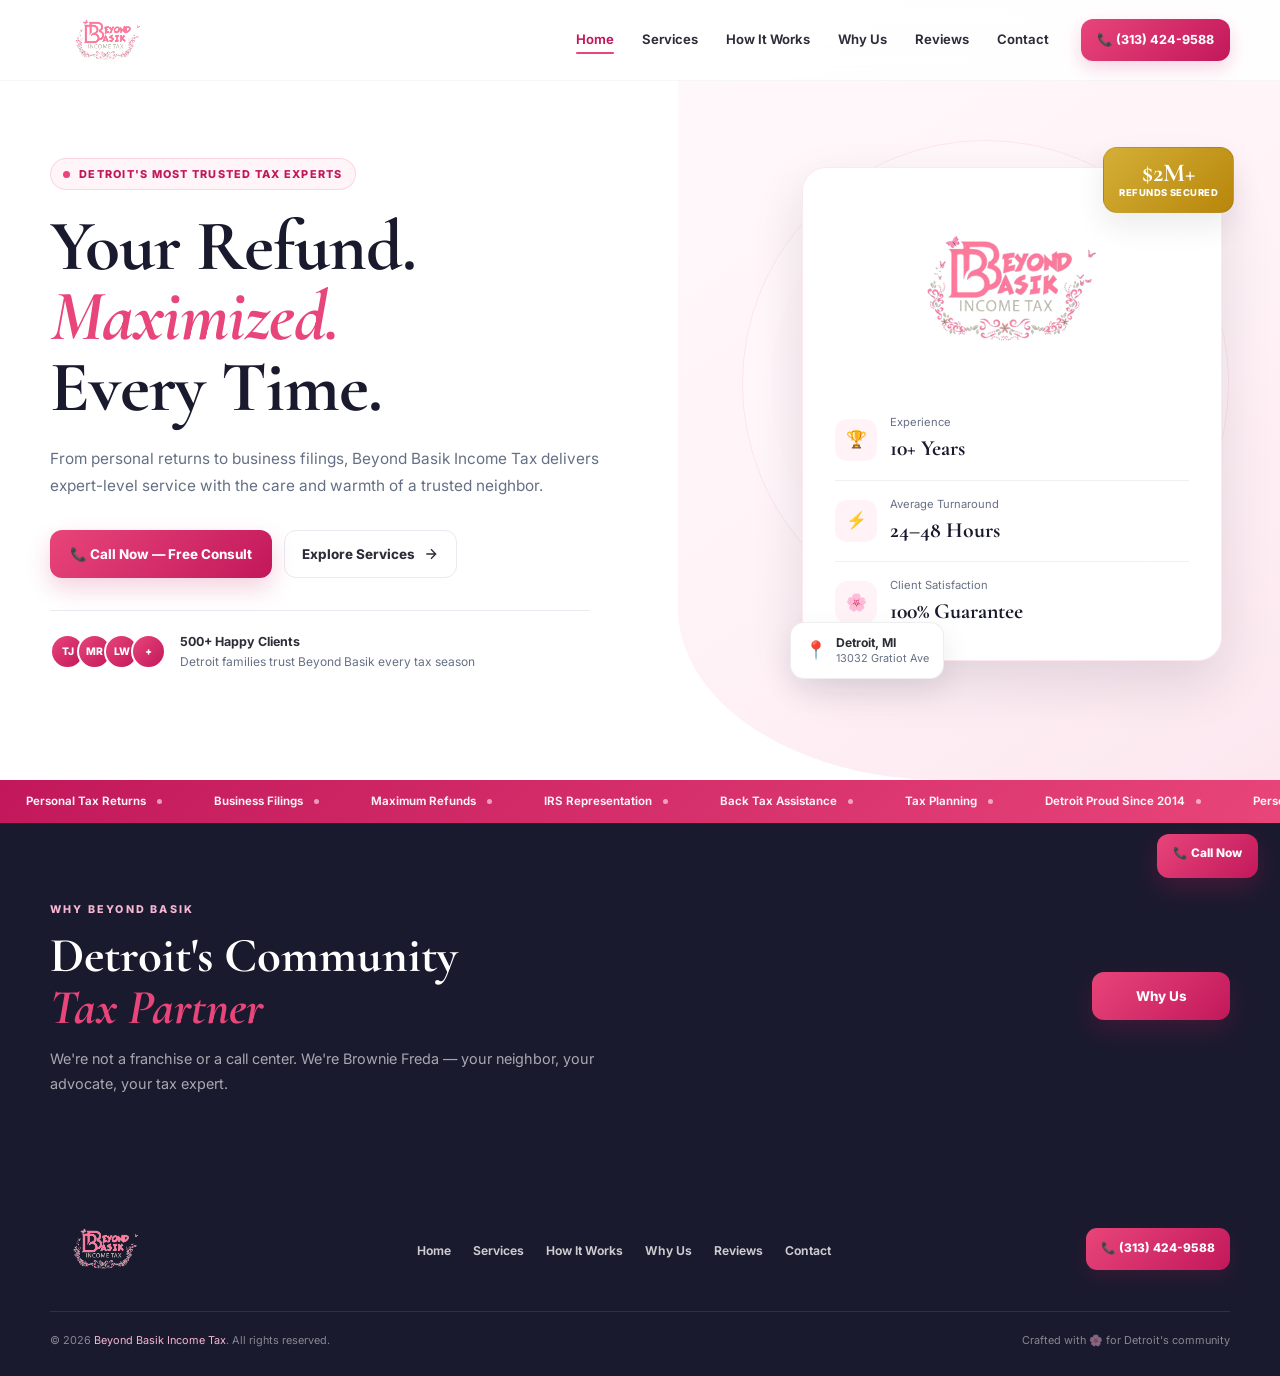
==== commit ac590240: "Checkpoint multipage V4 polish" ====
--- a/index.html
+++ b/index.html
@@ -8,7 +8,7 @@
 <script>document.documentElement.classList.add('js');try{if(sessionStorage.getItem('bb-route-transition')==='1')document.documentElement.classList.add('route-arrival')}catch(e){}</script>
 <link href="https://fonts.googleapis.com/css2?family=Cormorant+Garamond:wght@400;600;700&amp;family=Inter:wght@300;400;500;600;700&amp;display=swap" rel="stylesheet"/>
 <link href="assets/img/beyond-basik-logo.png" rel="icon" type="image/png"/>
-<link href="assets/css/styles.css?v=production-multipage-v3-20260828" rel="stylesheet"/>
+<link href="assets/css/styles.css?v=production-multipage-v4-20260828" rel="stylesheet"/>
 <meta content="Beyond Basik Income Tax in Detroit helps families with personal tax returns, business filings, back tax assistance, tax planning, and IRS representation." name="description"/><meta content="#E8457A" name="theme-color"/><meta content="website" property="og:type"/><meta content="Beyond Basik Income Tax | Detroit's Premier Tax Experts" property="og:title"/><meta content="Detroit's trusted income tax experts for personal returns, business filings, back tax assistance, and year-round tax planning." property="og:description"/><meta content="/assets/img/beyond-basik-logo.png" property="og:image"/><meta content="summary_large_image" name="twitter:card"/><script type="application/ld+json">{
   "@context": "https://schema.org",
   "@type": "AccountingService",
@@ -149,26 +149,15 @@
 <span class="marquee-item">Detroit Proud Since 2014 <span class="marquee-dot"></span></span>
 </div>
 </div>
-<!-- WHY -->
-<section class="section" id="why">
-<div class="why-inner">
-<div class="why-left">
+<!-- WHY PREVIEW -->
+<section class="section home-why-preview" id="home-why-preview">
+<div class="home-why-preview-inner">
+<div class="home-why-preview-copy">
 <span class="section-label">Why Beyond Basik</span>
-<h2 class="section-title reveal-left">Detroit's Community<br/><em>Tax Partner</em></h2>
-<p class="section-body reveal-left">We're not a franchise or a call center. We're Brownie Freda — your neighbor, your advocate, your tax expert.</p>
-<div class="why-grid">
-<div class="why-card reveal"><div class="wc-icon">🌸</div><div class="wc-title">Personal Care</div><p class="wc-body">Every client treated like family — not a number in a queue.</p></div>
-<div class="why-card reveal"><div class="wc-icon">⚡</div><div class="wc-title">Fast Filing</div><p class="wc-body">24–48 hour turnaround so your money arrives without delay.</p></div>
-<div class="why-card reveal"><div class="wc-icon">🔒</div><div class="wc-title">100% Secure</div><p class="wc-body">Your data is handled with strict confidentiality and care.</p></div>
-<div class="why-card reveal"><div class="wc-icon">🏙️</div><div class="wc-title">Detroit Roots</div><p class="wc-body">Born and built here. We reinvest in the community we serve.</p></div>
-</div>
-</div>
-<div class="why-right reveal-right">
-<div class="why-stat-card"><div class="wsc-num" data-target="500">0</div><div class="wsc-label"><strong>Happy Clients</strong>And growing every season</div></div>
-<div class="why-stat-card"><div class="wsc-num" data-target="10">0</div><div class="wsc-label"><strong>Years in Business</strong>Trusted expertise since 2014</div></div>
-<div class="why-stat-card"><div class="wsc-num" data-prefix="$" data-suffix="M+" data-target="2">0</div><div class="wsc-label"><strong>Refunds Secured</strong>Real money back in real hands</div></div>
-<div class="why-stat-card"><div class="wsc-num" data-suffix="%" data-target="100">0</div><div class="wsc-label"><strong>Client Satisfaction</strong>Our reputation is everything</div></div>
-</div>
+<h2 class="section-title">Detroit's Community<br/><em>Tax Partner</em></h2>
+<p class="section-body">We're not a franchise or a call center. We're Brownie Freda — your neighbor, your advocate, your tax expert.</p>
+</div>
+<a class="btn-rose ripple home-why-preview-link" href="/why-us">Why Us</a>
 </div>
 </section>
 <!-- FOOTER -->
@@ -218,5 +207,5 @@
 </div>
 </div>
 
-<script src="assets/js/main.js?v=production-multipage-v3-20260828"></script></body>
+<script src="assets/js/main.js?v=production-multipage-v4-20260828"></script></body>
 </html>
--- a/assets/css/styles.css
+++ b/assets/css/styles.css
@@ -358,7 +358,7 @@
 .page-main{display:block}
 .inner-page .page-main{padding-top:80px}
 .inner-page .page-main>.section{min-height:calc(100svh - 80px - 164px)}
-.compact-page .page-main>.section{display:flex;flex-direction:column;justify-content:center}
+.compact-page .page-main>.section{min-height:620px;display:flex;flex-direction:column;justify-content:center}
 
 /* Shared sections */
 .section{padding:96px 24px}
@@ -386,8 +386,10 @@
 #services{background:var(--silver)}
 .services-header{
   display:block;
-  max-width:720px;
-  margin-bottom:42px;
+  max-width:760px;
+  margin-left:0;
+  margin-right:auto;
+  margin-bottom:38px;
 }
 .services-header>.section-body{max-width:620px;margin-top:16px}
 .services-grid{display:grid;grid-template-columns:repeat(3,minmax(0,1fr));gap:18px}
@@ -396,23 +398,34 @@
   padding:27px 26px;
   display:flex;
   flex-direction:column;
-  border:1px solid #E7E9EE;
+  position:relative;
+  overflow:hidden;
+  border:1px solid #E4E7ED;
   border-radius:18px;
-  background:#fff;
-  box-shadow:0 1px 0 rgba(26,26,46,.02);
+  background:linear-gradient(180deg,#fff 0%,#fff 72%,#FFFAFC 100%);
+  box-shadow:0 10px 28px rgba(26,26,46,.045);
   transition:transform .22s ease,box-shadow .22s ease,border-color .22s ease;
 }
 .svc-card:hover{transform:translateY(-3px);border-color:rgba(232,69,122,.20);box-shadow:var(--shadow-md)}
-.svc-card::before{display:none}
+.svc-card::before{
+  content:'';
+  position:absolute;
+  inset:0 auto auto 0;
+  width:100%;height:3px;
+  background:linear-gradient(90deg,var(--rose),rgba(232,69,122,.14));
+  opacity:.72;
+}
 .svc-icon{
   width:48px;height:48px;flex:0 0 48px;
   margin-bottom:18px;
   border-radius:13px;
   display:grid;place-items:center;
   background:var(--rose-pale);
+  border:1px solid rgba(232,69,122,.10);
+  box-shadow:0 8px 18px rgba(200,24,91,.06);
   font-size:1.3rem;
 }
-.svc-card h3{margin-bottom:9px;font-family:'Cormorant Garamond',serif;font-size:1.3rem;line-height:1.15;color:var(--charcoal)}
+.svc-card h3{margin-bottom:9px;font-family:'Cormorant Garamond',serif;font-size:1.38rem;line-height:1.15;color:var(--charcoal)}
 .svc-card p{max-width:42ch;color:var(--mist);font-size:.8rem;line-height:1.68}
 .svc-arrow{display:none}
 
@@ -540,6 +553,46 @@
 .leave-review-btn svg{flex-shrink:0}
 .review-note{margin-top:16px;color:var(--mist);font-size:.74rem}
 
+
+.home-why-preview{background:var(--charcoal);padding-top:72px;padding-bottom:72px}
+.home-why-preview-inner{
+  display:flex;
+  align-items:center;
+  justify-content:space-between;
+  gap:48px;
+}
+.home-why-preview .section-label{color:var(--rose-soft)}
+.home-why-preview .section-title{margin-bottom:12px;color:#fff}
+.home-why-preview .section-body{color:rgba(255,255,255,.62)}
+.home-why-preview-copy{max-width:680px}
+.home-why-preview-link{flex:0 0 auto;min-width:138px;text-align:center;text-decoration:none}
+
+.why-page .why-page-layout{
+  grid-template-columns:minmax(0,1.08fr) minmax(340px,.92fr);
+  grid-template-areas:'intro intro' 'features stats';
+  gap:28px 62px;
+  align-items:start;
+}
+.why-page .why-intro{grid-area:intro;max-width:680px}
+.why-page .why-grid{grid-area:features;margin-top:0}
+.why-page .why-right{grid-area:stats;margin-top:0}
+
+.review-cta-card{
+  width:min(100%,760px)!important;
+  margin:auto!important;
+  padding:54px 48px;
+  border:1px solid rgba(232,69,122,.13);
+  border-radius:24px;
+  background:#fff;
+  box-shadow:0 18px 55px rgba(114,37,67,.08);
+}
+.review-cta-card .section-body{margin-left:auto!important;margin-right:auto!important}
+
+.inner-page.js .reveal,
+.inner-page.js .reveal-left,
+.inner-page.js .reveal-right{opacity:1;transform:none;transition:none}
+.inner-page .fab{display:none}
+
 /* Contact */
 #contact{background:#fff}
 .contact-inner{
@@ -854,6 +907,8 @@
   .nav-brand img{width:108px;height:64px}
   .nav-links,.nav-pill-wrap{display:none}
   .hamburger{display:flex}
+
+  body.mobile-menu-active #nav .nav-brand{opacity:0;visibility:hidden}
   .mobile-menu{
     position:fixed;
     inset:0;
@@ -973,6 +1028,7 @@
   .services-header{max-width:680px}
   .services-grid{grid-template-columns:repeat(2,minmax(0,1fr))}
     .why-inner{grid-template-columns:1fr;gap:40px}
+  .why-page .why-page-layout{grid-template-columns:1fr;grid-template-areas:'intro' 'features' 'stats';gap:28px}
   .why-left{text-align:center}
   .why-left .section-body{margin-left:auto;margin-right:auto}
   .why-grid{max-width:720px;margin-left:auto;margin-right:auto;text-align:left}
@@ -988,7 +1044,11 @@
 @media (max-width:700px){
   .inner-page .page-main{padding-top:70px}
   .inner-page .page-main>.section{min-height:auto}
-  .compact-page .page-main>.section{display:block}
+  .compact-page .page-main>.section{min-height:0;display:block}
+  .home-why-preview{padding-top:54px;padding-bottom:54px}
+  .home-why-preview-inner{display:block;text-align:left}
+  .home-why-preview-link{display:inline-flex;margin-top:24px;justify-content:center}
+  .review-cta-card{padding:36px 22px;border-radius:20px}
   html{scroll-padding-top:78px}
   #nav{padding-inline:14px}
   .nav-inner{height:70px}
@@ -1053,6 +1113,7 @@
   .footer-cta{grid-column:auto;justify-self:center;width:min(100%,230px)}
   .footer-bottom{justify-content:center;text-align:center;padding-top:18px}
   .inner-page .fab{display:none}
+  .fab{display:none}
   .fab{
     right:12px;bottom:12px;
     width:46px;height:46px;min-height:46px;
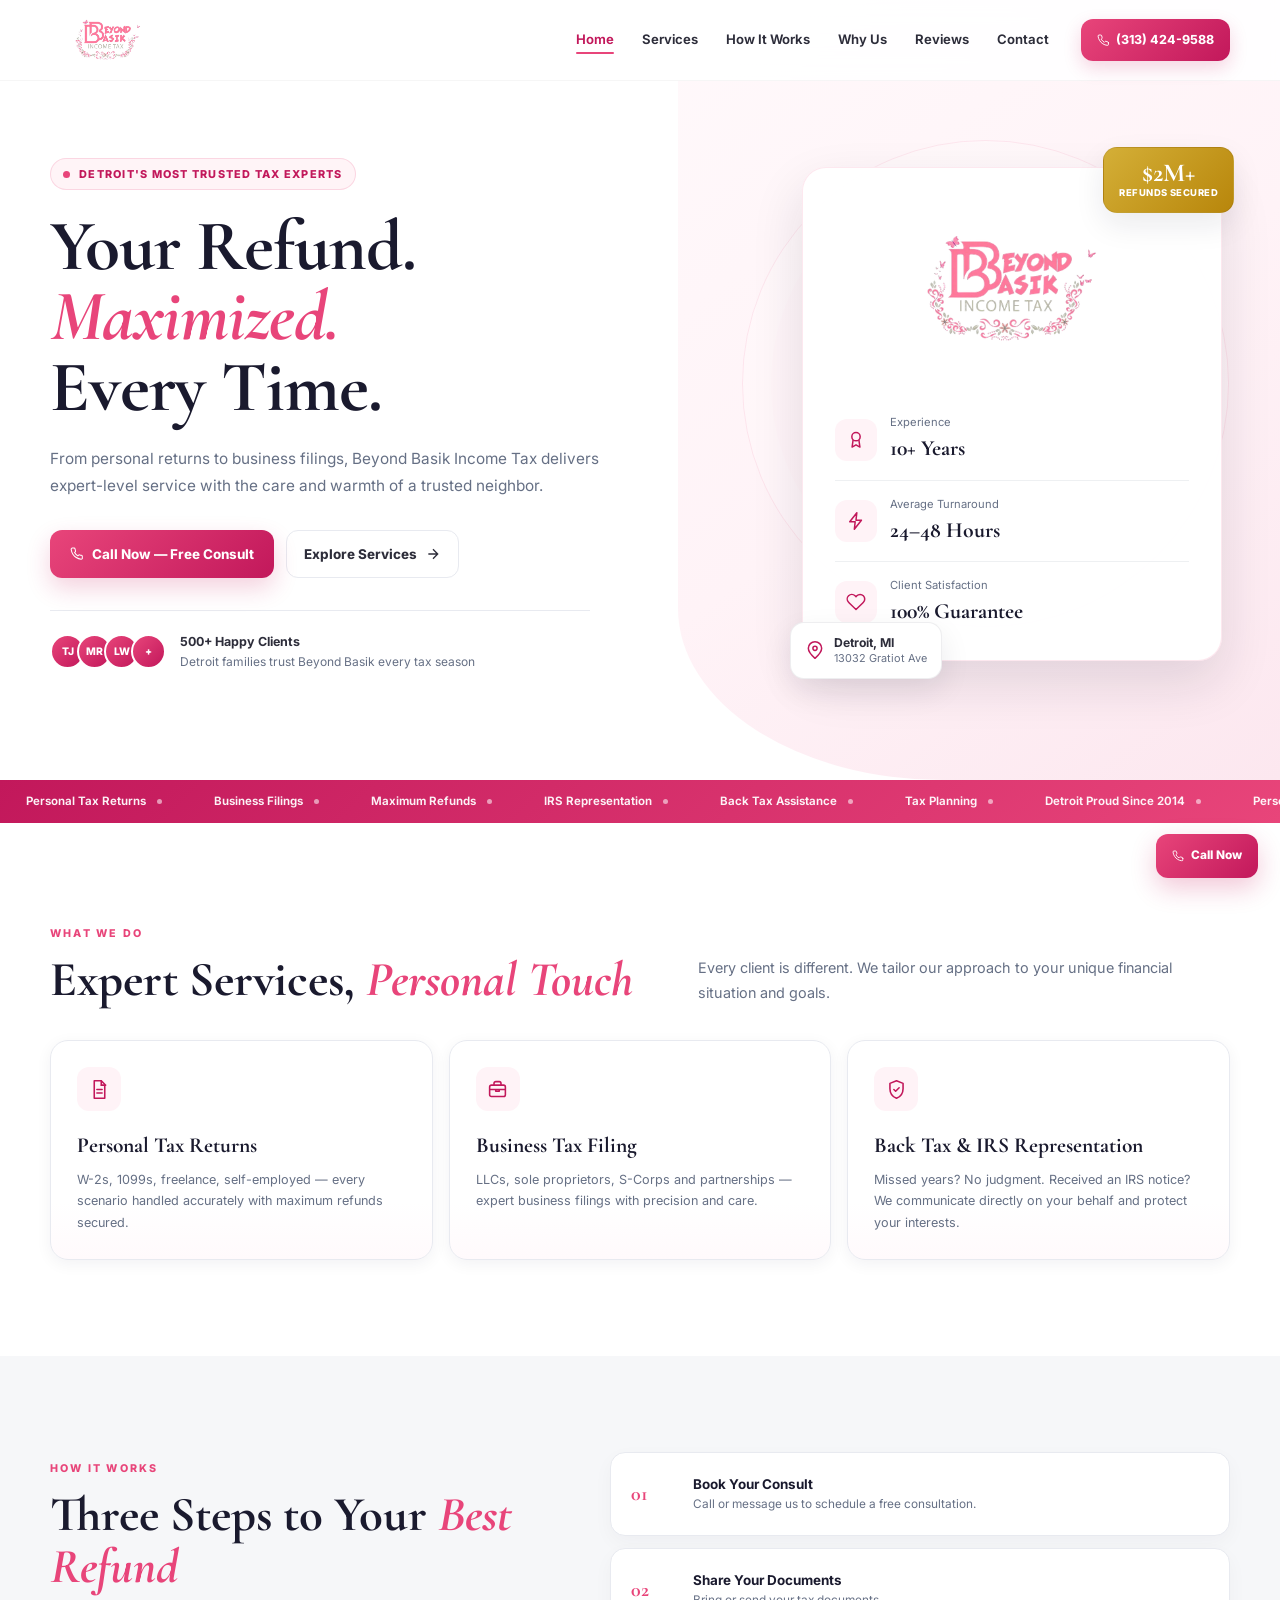
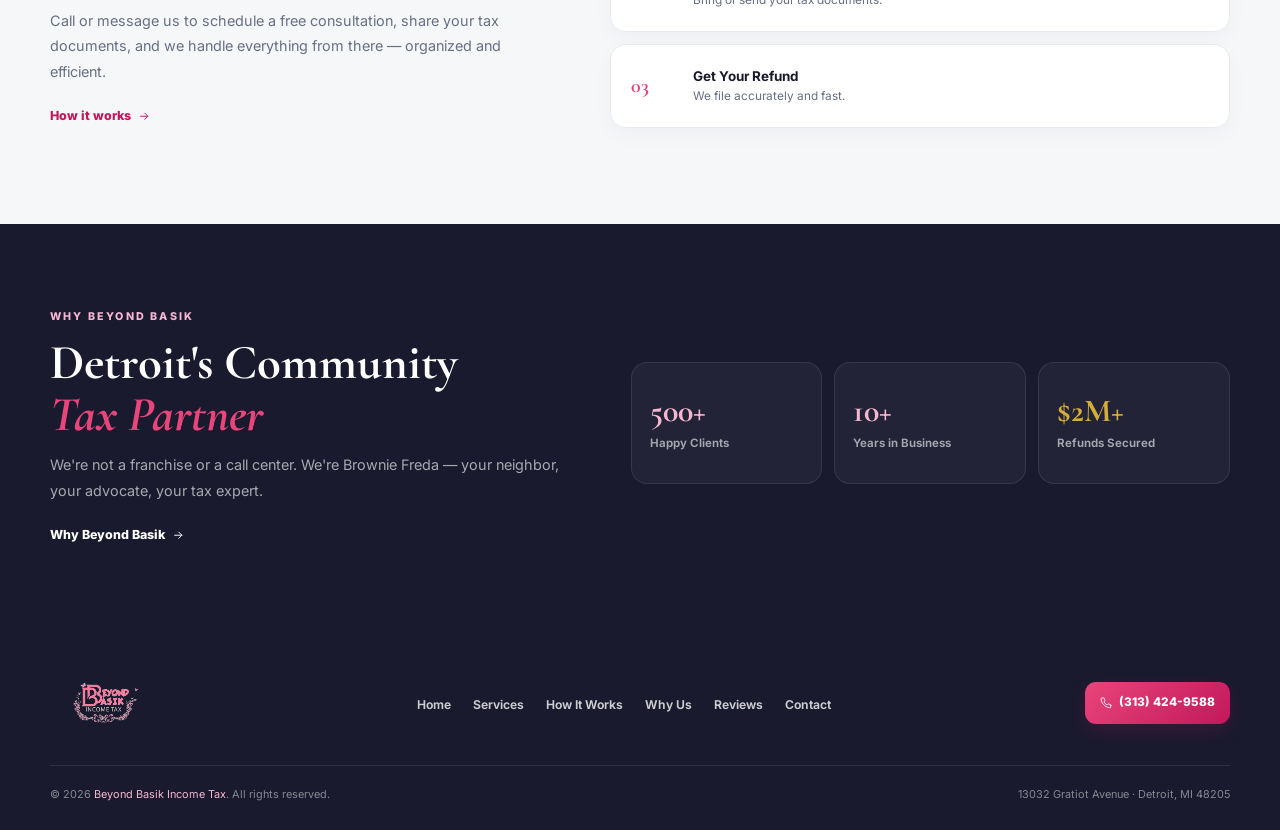
==== commit e8dad5af: "Finalize professional multipage website" ====
--- a/index.html
+++ b/index.html
@@ -8,7 +8,7 @@
 <script>document.documentElement.classList.add('js');try{if(sessionStorage.getItem('bb-route-transition')==='1')document.documentElement.classList.add('route-arrival')}catch(e){}</script>
 <link href="https://fonts.googleapis.com/css2?family=Cormorant+Garamond:wght@400;600;700&amp;family=Inter:wght@300;400;500;600;700&amp;display=swap" rel="stylesheet"/>
 <link href="assets/img/beyond-basik-logo.png" rel="icon" type="image/png"/>
-<link href="assets/css/styles.css?v=production-multipage-v4-20260828" rel="stylesheet"/>
+<link href="assets/css/styles.css?v=production-multipage-v5-20260828" rel="stylesheet"/>
 <meta content="Beyond Basik Income Tax in Detroit helps families with personal tax returns, business filings, back tax assistance, tax planning, and IRS representation." name="description"/><meta content="#E8457A" name="theme-color"/><meta content="website" property="og:type"/><meta content="Beyond Basik Income Tax | Detroit's Premier Tax Experts" property="og:title"/><meta content="Detroit's trusted income tax experts for personal returns, business filings, back tax assistance, and year-round tax planning." property="og:description"/><meta content="/assets/img/beyond-basik-logo.png" property="og:image"/><meta content="summary_large_image" name="twitter:card"/><script type="application/ld+json">{
   "@context": "https://schema.org",
   "@type": "AccountingService",
@@ -58,7 +58,7 @@
 <a href="/reviews">Reviews</a>
 <a href="/contact">Contact</a>
 </nav>
-<a class="mobile-menu-phone" href="tel:3134249588">📞 (313) 424-9588</a>
+<a class="mobile-menu-phone" href="tel:3134249588"><svg class="ui-icon ui-icon-inline" aria-hidden="true"><use href="/assets/icons/ui.svg#phone"></use></svg><span>(313) 424-9588</span></a>
 </div>
 </div>
 <!-- NAV -->
@@ -74,7 +74,7 @@
 <li><a href="/contact">Contact</a></li>
 </ul>
 <div class="nav-pill-wrap">
-<a class="nav-pill ripple" href="tel:3134249588">📞 (313) 424-9588</a>
+<a class="nav-pill ripple" href="tel:3134249588"><svg class="ui-icon ui-icon-inline" aria-hidden="true"><use href="/assets/icons/ui.svg#phone"></use></svg><span>(313) 424-9588</span></a>
 </div>
 <button class="hamburger" id="menuToggle" type="button" aria-label="Open navigation menu" aria-controls="mobileMenu" aria-expanded="false" onclick="toggleMenu()"><span></span><span></span><span></span></button>
 </div>
@@ -87,7 +87,7 @@
 <h1>Your Refund.<br/><em>Maximized.</em><br/>Every Time.</h1>
 <p class="hero-desc">From personal returns to business filings, Beyond Basik Income Tax delivers expert-level service with the care and warmth of a trusted neighbor.</p>
 <div class="hero-actions">
-<a class="btn-rose ripple" href="tel:3134249588">📞 Call Now — Free Consult</a>
+<a class="btn-rose ripple" href="tel:3134249588"><svg class="ui-icon ui-icon-inline" aria-hidden="true"><use href="/assets/icons/ui.svg#phone"></use></svg><span>Call Now — Free Consult</span></a>
 <a class="btn-ghost" href="/services">Explore Services <svg fill="none" height="16" stroke="currentColor" stroke-width="2" viewbox="0 0 24 24" width="16"><path d="M5 12h14M12 5l7 7-7 7"></path></svg></a>
 </div>
 <div class="hero-trust">
@@ -111,20 +111,20 @@
 <img alt="Beyond Basik Income Tax" src="assets/img/beyond-basik-logo.png"/>
 </div>
 <div class="hero-card-stat">
-<div class="hcs-icon">🏆</div>
+<div class="hcs-icon"><svg class="ui-icon" aria-hidden="true"><use href="/assets/icons/ui.svg#award"></use></svg></div>
 <div><div class="hcs-label">Experience</div><div class="hcs-val">10+ Years</div></div>
 </div>
 <div class="hero-card-stat">
-<div class="hcs-icon">⚡</div>
+<div class="hcs-icon"><svg class="ui-icon" aria-hidden="true"><use href="/assets/icons/ui.svg#bolt"></use></svg></div>
 <div><div class="hcs-label">Average Turnaround</div><div class="hcs-val">24–48 Hours</div></div>
 </div>
 <div class="hero-card-stat">
-<div class="hcs-icon">🌸</div>
+<div class="hcs-icon"><svg class="ui-icon" aria-hidden="true"><use href="/assets/icons/ui.svg#heart"></use></svg></div>
 <div><div class="hcs-label">Client Satisfaction</div><div class="hcs-val">100% Guarantee</div></div>
 </div>
 </div>
 <div class="float-badge2">
-<div class="fb2-icon">📍</div>
+<div class="fb2-icon"><svg class="ui-icon" aria-hidden="true"><use href="/assets/icons/ui.svg#map-pin"></use></svg></div>
 <div class="fb2-text"><strong>Detroit, MI</strong>13032 Gratiot Ave</div>
 </div>
 </div>
@@ -149,6 +149,49 @@
 <span class="marquee-item">Detroit Proud Since 2014 <span class="marquee-dot"></span></span>
 </div>
 </div>
+<!-- SERVICES OVERVIEW -->
+<section class="section home-services-overview" aria-labelledby="home-services-title">
+<div class="home-section-heading">
+<div>
+<span class="section-label">What We Do</span>
+<h2 class="section-title" id="home-services-title">Expert Services, <em>Personal Touch</em></h2>
+</div>
+<p class="section-body">Every client is different. We tailor our approach to your unique financial situation and goals.</p>
+</div>
+<div class="home-services-grid">
+<article class="home-service-card">
+<div class="home-service-icon"><svg class="ui-icon" aria-hidden="true"><use href="/assets/icons/ui.svg#file"></use></svg></div>
+<h3>Personal Tax Returns</h3>
+<p>W-2s, 1099s, freelance, self-employed — every scenario handled accurately with maximum refunds secured.</p>
+</article>
+<article class="home-service-card">
+<div class="home-service-icon"><svg class="ui-icon" aria-hidden="true"><use href="/assets/icons/ui.svg#briefcase"></use></svg></div>
+<h3>Business Tax Filing</h3>
+<p>LLCs, sole proprietors, S-Corps and partnerships — expert business filings with precision and care.</p>
+</article>
+<article class="home-service-card">
+<div class="home-service-icon"><svg class="ui-icon" aria-hidden="true"><use href="/assets/icons/ui.svg#shield"></use></svg></div>
+<h3>Back Tax &amp; IRS Representation</h3>
+<p>Missed years? No judgment. Received an IRS notice? We communicate directly on your behalf and protect your interests.</p>
+</article>
+</div>
+</section>
+<!-- PROCESS OVERVIEW -->
+<section class="section home-process-overview" aria-labelledby="home-process-title">
+<div class="home-process-inner">
+<div class="home-process-copy">
+<span class="section-label">How It Works</span>
+<h2 class="section-title" id="home-process-title">Three Steps to Your <em>Best Refund</em></h2>
+<p class="section-body">Call or message us to schedule a free consultation, share your tax documents, and we handle everything from there — organized and efficient.</p>
+<a class="text-link" href="/how-it-works">How it works <svg class="ui-icon ui-icon-inline" aria-hidden="true"><use href="/assets/icons/ui.svg#arrow-right"></use></svg></a>
+</div>
+<div class="home-process-steps" aria-label="Three-step filing process">
+<div class="home-process-step"><span>01</span><div><strong>Book Your Consult</strong><p>Call or message us to schedule a free consultation.</p></div></div>
+<div class="home-process-step"><span>02</span><div><strong>Share Your Documents</strong><p>Bring or send your tax documents.</p></div></div>
+<div class="home-process-step"><span>03</span><div><strong>Get Your Refund</strong><p>We file accurately and fast.</p></div></div>
+</div>
+</div>
+</section>
 <!-- WHY PREVIEW -->
 <section class="section home-why-preview" id="home-why-preview">
 <div class="home-why-preview-inner">
@@ -156,8 +199,13 @@
 <span class="section-label">Why Beyond Basik</span>
 <h2 class="section-title">Detroit's Community<br/><em>Tax Partner</em></h2>
 <p class="section-body">We're not a franchise or a call center. We're Brownie Freda — your neighbor, your advocate, your tax expert.</p>
-</div>
-<a class="btn-rose ripple home-why-preview-link" href="/why-us">Why Us</a>
+<a class="text-link text-link-light" href="/why-us">Why Beyond Basik <svg class="ui-icon ui-icon-inline" aria-hidden="true"><use href="/assets/icons/ui.svg#arrow-right"></use></svg></a>
+</div>
+<div class="home-trust-grid" aria-label="Beyond Basik trust highlights">
+<div class="home-trust-item"><strong>500+</strong><span>Happy Clients</span></div>
+<div class="home-trust-item"><strong>10+</strong><span>Years in Business</span></div>
+<div class="home-trust-item"><strong>$2M+</strong><span>Refunds Secured</span></div>
+</div>
 </div>
 </section>
 <!-- FOOTER -->
@@ -172,16 +220,16 @@
 <li><a href="/reviews">Reviews</a></li>
 <li><a href="/contact">Contact</a></li>
 </ul>
-<a class="footer-cta" href="tel:3134249588">📞 (313) 424-9588</a>
+<a class="footer-cta" href="tel:3134249588"><svg class="ui-icon ui-icon-inline" aria-hidden="true"><use href="/assets/icons/ui.svg#phone"></use></svg><span>(313) 424-9588</span></a>
 </div>
 <div class="footer-bottom">
 <div class="footer-copy">© 2026 <span>Beyond Basik Income Tax</span>. All rights reserved.</div>
-<div class="footer-copy">Crafted with 🌸 for Detroit's community</div>
+<div class="footer-copy">13032 Gratiot Avenue · Detroit, MI 48205</div>
 </div>
 </footer>
 <!-- FLOATING ELEMENTS -->
-<a class="fab ripple" href="tel:3134249588">📞 Call Now</a>
-<button class="scroll-top" id="stBtn" type="button" aria-label="Scroll to top" onclick="window.scrollTo({top:0,behavior:'smooth'})">▲</button>
+<a class="fab ripple" href="tel:3134249588"><svg class="ui-icon ui-icon-inline" aria-hidden="true"><use href="/assets/icons/ui.svg#phone"></use></svg><span>Call Now</span></a>
+<button class="scroll-top" id="stBtn" type="button" aria-label="Scroll to top" onclick="window.scrollTo({top:0,behavior:'smooth'})"><svg class="ui-icon" aria-hidden="true"><use href="/assets/icons/ui.svg#arrow-up"></use></svg></button>
 <!-- WELCOME POPUP -->
 <div class="overlay" id="wPop">
 <div class="popup">
@@ -189,8 +237,8 @@
 <img alt="Beyond Basik" class="pop-logo" src="assets/img/beyond-basik-logo.png"/>
 <h2>Welcome to <em>Beyond Basik!</em></h2>
 <p>Detroit's most trusted income tax experts — ready to maximize your refund this season.</p>
-<div class="pop-badge">🌸 Free Consultation Available</div>
-<button class="pop-cta ripple" onclick="window.location.href='tel:3134249588';closeP('wPop')">📞 Call (313) 424-9588</button>
+<div class="pop-badge"><svg class="ui-icon ui-icon-inline" aria-hidden="true"><use href="/assets/icons/ui.svg#sparkle"></use></svg><span>Free Consultation Available</span></div>
+<button class="pop-cta ripple" onclick="window.location.href='tel:3134249588';closeP('wPop')"><svg class="ui-icon ui-icon-inline" aria-hidden="true"><use href="/assets/icons/ui.svg#phone"></use></svg><span>Call (313) 424-9588</span></button>
 <span class="pop-skip" onclick="closeP('wPop')">No thanks, I'll browse first</span>
 </div>
 </div>
@@ -198,14 +246,14 @@
 <div class="overlay" id="ePop">
 <div class="popup dark-pop">
 <button class="popup-x" type="button" aria-label="Close exit dialog" onclick="closeP('ePop')">✕</button>
-<div class="exit-pop-icon">💰</div>
+<div class="exit-pop-icon"><svg class="ui-icon" aria-hidden="true"><use href="/assets/icons/ui.svg#dollar"></use></svg></div>
 <h2>Don't Leave <em>Money</em> Behind!</h2>
 <p>The average Detroit family misses hundreds in unclaimed refunds. Let Brownie Freda find every dollar you deserve.</p>
-<div class="pop-badge">✨ One Quick Call Changes Everything</div>
-<button class="pop-cta ripple" onclick="window.location.href='tel:3134249588';closeP('ePop')">📞 (313) 424-9588</button>
+<div class="pop-badge"><svg class="ui-icon ui-icon-inline" aria-hidden="true"><use href="/assets/icons/ui.svg#sparkle"></use></svg><span>One Quick Call Changes Everything</span></div>
+<button class="pop-cta ripple" onclick="window.location.href='tel:3134249588';closeP('ePop')"><svg class="ui-icon ui-icon-inline" aria-hidden="true"><use href="/assets/icons/ui.svg#phone"></use></svg><span>(313) 424-9588</span></button>
 <span class="pop-skip" onclick="closeP('ePop')">I'll figure it out myself</span>
 </div>
 </div>
 
-<script src="assets/js/main.js?v=production-multipage-v4-20260828"></script></body>
+<script src="assets/js/main.js?v=production-multipage-v5-1-20260828"></script></body>
 </html>
--- a/assets/css/styles.css
+++ b/assets/css/styles.css
@@ -33,6 +33,8 @@
 }
 body.mobile-menu-active{overflow:hidden}
 img{max-width:100%;display:block}
+.ui-icon{width:1.15em;height:1.15em;display:block;flex:0 0 auto}
+.ui-icon-inline{width:1em;height:1em}
 button,a{font:inherit}
 button{border:0}
 a{color:inherit}
@@ -120,6 +122,7 @@
 .nav-pill{
   display:inline-flex;
   align-items:center;
+  gap:7px;
   justify-content:center;
   min-height:42px;
   padding:10px 16px;
@@ -316,8 +319,9 @@
   border-radius:12px;
   display:grid;place-items:center;
   background:var(--rose-pale);
-  font-size:1.05rem;
-}
+  color:var(--rose-deep);
+}
+.hcs-icon .ui-icon{width:20px;height:20px}
 .hcs-label{margin-bottom:1px;color:var(--mist);font-size:.7rem}
 .hcs-val{font-family:'Cormorant Garamond',serif;font-size:1.36rem;font-weight:700;color:var(--charcoal)}
 .float-badge,.float-badge2{
@@ -343,7 +347,8 @@
   display:flex;align-items:center;gap:9px;
   background:#fff;
 }
-.fb2-icon{font-size:1.1rem}
+.fb2-icon{color:var(--rose-deep)}
+.fb2-icon .ui-icon{width:20px;height:20px}
 .fb2-text{color:var(--mist);font-size:.68rem;line-height:1.35}
 .fb2-text strong{display:block;color:var(--ink);font-size:.76rem}
 
@@ -423,8 +428,9 @@
   background:var(--rose-pale);
   border:1px solid rgba(232,69,122,.10);
   box-shadow:0 8px 18px rgba(200,24,91,.06);
-  font-size:1.3rem;
-}
+  color:var(--rose-deep);
+}
+.svc-icon .ui-icon{width:23px;height:23px}
 .svc-card h3{margin-bottom:9px;font-family:'Cormorant Garamond',serif;font-size:1.38rem;line-height:1.15;color:var(--charcoal)}
 .svc-card p{max-width:42ch;color:var(--mist);font-size:.8rem;line-height:1.68}
 .svc-arrow{display:none}
@@ -461,6 +467,20 @@
 }
 .ps-title{margin-bottom:8px;font-family:'Cormorant Garamond',serif;font-size:1.23rem;font-weight:700;color:var(--charcoal)}
 .ps-body{max-width:31ch;margin:0 auto;color:var(--mist);font-size:.8rem;line-height:1.68}
+.process-proof{
+  margin-top:52px;
+  padding:20px 24px;
+  display:grid;
+  grid-template-columns:repeat(3,minmax(0,1fr));
+  gap:0;
+  border:1px solid var(--line);
+  border-radius:16px;
+  background:var(--silver);
+}
+.process-proof>div{padding:4px 22px;text-align:center;border-right:1px solid var(--line)}
+.process-proof>div:last-child{border-right:0}
+.process-proof strong{display:block;margin-bottom:3px;font-family:'Cormorant Garamond',serif;font-size:1.28rem;color:var(--charcoal)}
+.process-proof span{color:var(--mist);font-size:.72rem}
 
 /* Why */
 #why{background:var(--charcoal)}
@@ -484,7 +504,8 @@
   border-radius:15px;
   background:rgba(255,255,255,.045);
 }
-.wc-icon{margin-bottom:10px;font-size:1.35rem}
+.wc-icon{width:36px;height:36px;margin-bottom:12px;display:grid;place-items:center;border-radius:10px;background:rgba(232,69,122,.10);color:var(--rose-soft)}
+.wc-icon .ui-icon{width:19px;height:19px}
 .wc-title{margin-bottom:5px;font-family:'Cormorant Garamond',serif;font-size:1.03rem;font-weight:700;color:#fff}
 .wc-body{color:rgba(255,255,255,.54);font-size:.75rem;line-height:1.58}
 .why-right{display:flex;flex-direction:column;gap:12px}
@@ -554,18 +575,91 @@
 .review-note{margin-top:16px;color:var(--mist);font-size:.74rem}
 
 
-.home-why-preview{background:var(--charcoal);padding-top:72px;padding-bottom:72px}
+.home-services-overview{background:#fff}
+.home-section-heading{
+  display:grid;
+  grid-template-columns:minmax(0,1.05fr) minmax(320px,.95fr);
+  align-items:end;
+  gap:60px;
+  margin-bottom:34px;
+}
+.home-section-heading .section-title{max-width:680px;margin-bottom:0}
+.home-section-heading .section-body{justify-self:end}
+.home-services-grid{display:grid;grid-template-columns:repeat(3,minmax(0,1fr));gap:16px}
+.home-service-card{
+  min-height:218px;
+  padding:26px;
+  border:1px solid var(--line);
+  border-radius:18px;
+  background:linear-gradient(180deg,#fff 0%,#fff 74%,#FFFAFC 100%);
+  box-shadow:var(--shadow-sm);
+}
+.home-service-icon{
+  width:44px;height:44px;margin-bottom:18px;
+  display:grid;place-items:center;
+  border-radius:12px;
+  background:var(--rose-pale);
+  color:var(--rose-deep);
+}
+.home-service-icon .ui-icon{width:21px;height:21px}
+.home-service-card h3{margin-bottom:8px;font-family:'Cormorant Garamond',serif;font-size:1.34rem;color:var(--charcoal)}
+.home-service-card p{color:var(--mist);font-size:.79rem;line-height:1.68}
+.home-process-overview{background:var(--silver)}
+.home-process-inner{
+  display:grid;
+  grid-template-columns:minmax(0,.88fr) minmax(420px,1.12fr);
+  align-items:center;
+  gap:72px;
+}
+.home-process-copy{max-width:520px}
+.home-process-copy .section-title{max-width:500px}
+.text-link{
+  display:inline-flex;align-items:center;gap:7px;
+  margin-top:22px;
+  color:var(--rose-deep);
+  font-size:.78rem;font-weight:800;text-decoration:none;
+}
+.text-link:hover{text-decoration:underline;text-underline-offset:4px}
+.home-process-steps{display:grid;gap:12px}
+.home-process-step{
+  min-height:84px;
+  padding:17px 20px;
+  display:grid;
+  grid-template-columns:46px 1fr;
+  align-items:center;
+  gap:16px;
+  border:1px solid var(--line);
+  border-radius:15px;
+  background:#fff;
+  box-shadow:0 7px 20px rgba(26,26,46,.035);
+}
+.home-process-step>span{font-family:'Cormorant Garamond',serif;font-size:1.25rem;font-weight:700;color:var(--rose)}
+.home-process-step strong{display:block;margin-bottom:2px;color:var(--charcoal);font-size:.84rem}
+.home-process-step p{color:var(--mist);font-size:.74rem;line-height:1.5}
+.home-why-preview{background:var(--charcoal);padding-top:78px;padding-bottom:78px}
 .home-why-preview-inner{
-  display:flex;
-  align-items:center;
-  justify-content:space-between;
-  gap:48px;
+  display:grid;
+  grid-template-columns:minmax(0,.92fr) minmax(420px,1.08fr);
+  align-items:center;
+  gap:70px;
 }
 .home-why-preview .section-label{color:var(--rose-soft)}
 .home-why-preview .section-title{margin-bottom:12px;color:#fff}
 .home-why-preview .section-body{color:rgba(255,255,255,.62)}
-.home-why-preview-copy{max-width:680px}
-.home-why-preview-link{flex:0 0 auto;min-width:138px;text-align:center;text-decoration:none}
+.home-why-preview-copy{max-width:590px}
+.text-link-light{color:#fff}
+.home-trust-grid{display:grid;grid-template-columns:repeat(3,minmax(0,1fr));gap:12px}
+.home-trust-item{
+  min-height:122px;
+  padding:22px 18px;
+  display:flex;flex-direction:column;justify-content:center;
+  border:1px solid rgba(255,255,255,.09);
+  border-radius:16px;
+  background:rgba(255,255,255,.045);
+}
+.home-trust-item strong{font-family:'Cormorant Garamond',serif;font-size:2rem;line-height:1;color:var(--rose-soft)}
+.home-trust-item:last-child strong{color:var(--gold)}
+.home-trust-item span{margin-top:8px;color:rgba(255,255,255,.60);font-size:.72rem;font-weight:650}
 
 .why-page .why-page-layout{
   grid-template-columns:minmax(0,1.08fr) minmax(340px,.92fr);
@@ -624,8 +718,8 @@
   display:grid;place-items:center;
   background:linear-gradient(135deg,var(--rose),var(--rose-deep));
   color:#fff;
-  font-size:1.1rem;
-}
+}
+.cc-icon .ui-icon{width:21px;height:21px}
 .cc-icon-facebook{background:linear-gradient(135deg,#1877F2,#0d5fcb);color:#fff}
 .cc-icon-instagram{background:radial-gradient(circle at 30% 107%,#fdf497 0%,#fdf497 5%,#fd5949 45%,#d6249f 60%,#285AEB 90%);color:#fff}
 .cc-label{margin-bottom:2px;color:var(--rose);font-size:.63rem;font-weight:800;letter-spacing:1.25px;text-transform:uppercase}
@@ -675,8 +769,9 @@
   background:#fff;
   border:1px solid rgba(232,69,122,.15);
   box-shadow:var(--shadow-sm);
-  font-size:1.65rem;
-}
+  color:var(--rose-deep);
+}
+.map-icon .ui-icon{width:25px;height:25px}
 .map-embed p{max-width:280px;text-align:center;font-family:'Cormorant Garamond',serif;font-size:1.3rem;font-weight:700;line-height:1.35;color:var(--charcoal)}
 .map-embed a{
   display:inline-flex;align-items:center;justify-content:center;
@@ -720,6 +815,7 @@
   display:inline-flex;
   align-items:center;
   justify-content:center;
+  gap:7px;
   min-height:42px;
   padding:10px 15px;
   border-radius:11px;
@@ -764,6 +860,7 @@
 /* Floating UI */
 .fab{
   position:fixed;right:22px;bottom:22px;z-index:900;
+  display:inline-flex;align-items:center;gap:7px;
   min-height:44px;
   padding:11px 16px;
   border-radius:12px;
@@ -779,6 +876,7 @@
 .fab:hover{transform:translateY(-2px)}
 .scroll-top{
   position:fixed;left:22px;bottom:22px;z-index:900;
+  display:grid;place-items:center;
   width:42px;height:42px;
   border:1px solid rgba(232,69,122,.22);
   border-radius:12px;
@@ -791,6 +889,7 @@
   transition:opacity .2s ease,transform .2s ease;
 }
 .scroll-top.on{opacity:1;transform:translateY(0)}
+.scroll-top .ui-icon{width:18px;height:18px}
 .toast{
   position:fixed;left:22px;bottom:76px;z-index:900;
   max-width:270px;
@@ -851,7 +950,8 @@
 }
 .popup.dark-pop{background:linear-gradient(160deg,#1A1A2E,#2B1B2C);border-color:rgba(232,69,122,.24)}
 .dark-pop .popup-x{background:rgba(255,255,255,.10);color:rgba(255,255,255,.68)}
-.exit-pop-icon{margin-bottom:14px;font-size:3.25rem;line-height:1}
+.exit-pop-icon{width:58px;height:58px;margin:0 auto 14px;display:grid;place-items:center;border-radius:16px;background:rgba(232,69,122,.12);color:var(--rose-soft)}
+.exit-pop-icon .ui-icon{width:30px;height:30px}
 .popup-x{
   position:absolute;top:13px;right:13px;
   width:34px;height:34px;
@@ -865,8 +965,8 @@
 .popup.dark-pop h2{color:#fff}
 .popup p{margin-bottom:17px;color:var(--mist);font-size:.84rem;line-height:1.68}
 .popup.dark-pop p{color:rgba(255,255,255,.60)}
-.pop-badge{display:inline-block;margin-bottom:15px;padding:7px 12px;border-radius:999px;background:var(--rose-pale);color:var(--rose-deep);font-size:.7rem;font-weight:800}
-.pop-cta{display:block;width:100%;padding:13px 16px;border-radius:12px;text-align:center;text-decoration:none;font-size:.84rem;font-weight:800;margin-bottom:10px}
+.pop-badge{display:inline-flex;align-items:center;justify-content:center;gap:6px;margin-bottom:15px;padding:7px 12px;border-radius:999px;background:var(--rose-pale);color:var(--rose-deep);font-size:.7rem;font-weight:800}
+.pop-cta{display:flex;align-items:center;justify-content:center;gap:7px;width:100%;padding:13px 16px;border-radius:12px;text-align:center;text-decoration:none;font-size:.84rem;font-weight:800;margin-bottom:10px}
 .pop-skip{color:#98A0AC;font-size:.72rem;cursor:pointer;text-decoration:underline}
 .dark-pop .pop-skip{color:rgba(255,255,255,.54)}
 
@@ -994,6 +1094,7 @@
     display:flex;
     align-items:center;
     justify-content:center;
+    gap:8px;
     border-radius:12px;
     background:linear-gradient(135deg,var(--rose),var(--rose-deep));
     color:#fff;
@@ -1025,6 +1126,12 @@
   .hero-actions,.hero-trust{justify-content:center}
   .hero-right{justify-content:center}
   .hero-card-stack{width:min(100%,420px);max-width:none}
+  .home-section-heading{grid-template-columns:1fr;gap:18px}
+  .home-section-heading .section-body{justify-self:start}
+  .home-process-inner{grid-template-columns:1fr;gap:34px}
+  .home-process-copy{max-width:620px}
+  .home-why-preview-inner{grid-template-columns:1fr;gap:34px}
+  .home-trust-grid{max-width:680px}
   .services-header{max-width:680px}
   .services-grid{grid-template-columns:repeat(2,minmax(0,1fr))}
     .why-inner{grid-template-columns:1fr;gap:40px}
@@ -1045,9 +1152,10 @@
   .inner-page .page-main{padding-top:70px}
   .inner-page .page-main>.section{min-height:auto}
   .compact-page .page-main>.section{min-height:0;display:block}
-  .home-why-preview{padding-top:54px;padding-bottom:54px}
-  .home-why-preview-inner{display:block;text-align:left}
-  .home-why-preview-link{display:inline-flex;margin-top:24px;justify-content:center}
+  .home-services-grid{grid-template-columns:1fr}
+  .home-why-preview{padding-top:58px;padding-bottom:58px}
+  .process-proof{margin-top:38px;grid-template-columns:1fr;padding:0;background:transparent;border:0;gap:10px}
+  .process-proof>div{padding:14px 16px;border:1px solid var(--line);border-radius:12px;background:var(--silver)}
   .review-cta-card{padding:36px 22px;border-radius:20px}
   html{scroll-padding-top:78px}
   #nav{padding-inline:14px}
@@ -1085,6 +1193,14 @@
   .float-badge .fb-num{font-size:1.38rem}
   .float-badge2{left:8px;bottom:-16px;padding:10px 12px}
   .marquee-item{padding-inline:20px;font-size:.68rem}
+  .home-services-overview,.home-process-overview{padding-top:64px;padding-bottom:64px}
+  .home-services-grid{gap:12px}
+  .home-service-card{min-height:0;padding:22px}
+  .home-process-steps{gap:10px}
+  .home-process-step{min-height:78px;padding:15px 16px;grid-template-columns:40px 1fr}
+  .home-trust-grid{grid-template-columns:1fr;gap:10px}
+  .home-trust-item{min-height:92px;padding:18px}
+  .home-trust-item strong{font-size:1.75rem}
   .services-grid{grid-template-columns:1fr;gap:14px}
   .svc-card{min-height:0;padding:24px 21px}
   .svc-icon{margin-bottom:15px}
@@ -1095,6 +1211,7 @@
     background:linear-gradient(180deg,transparent,var(--rose-soft) 10%,var(--rose-soft) 90%,transparent);
   }
   .process-step{padding:0 14px;background:#fff}
+  .process-proof>div{border-right:0}
   .ps-body{background:#fff;padding:0 8px}
   .why-grid{grid-template-columns:1fr;gap:12px}
   .why-card{min-height:0;padding:19px}
@@ -1122,7 +1239,6 @@
     border-radius:14px;
     font-size:0;
   }
-  .fab::before{content:'☎';font-size:1.05rem}
   .scroll-top{left:12px;bottom:12px;width:40px;height:40px;border-radius:12px}
   .toast{left:12px;bottom:66px;max-width:min(260px,calc(100vw - 24px))}
   .promo-strip{display:none}
@@ -1141,6 +1257,8 @@
   .hero-main-card{padding:24px 18px}
   .float-badge{right:6px}
   .float-badge2{left:6px}
+  .home-section-heading .section-title{font-size:2rem}
+  .home-process-copy .section-title{font-size:2rem}
   .footer-links a{font-size:.72rem}
 }
 
